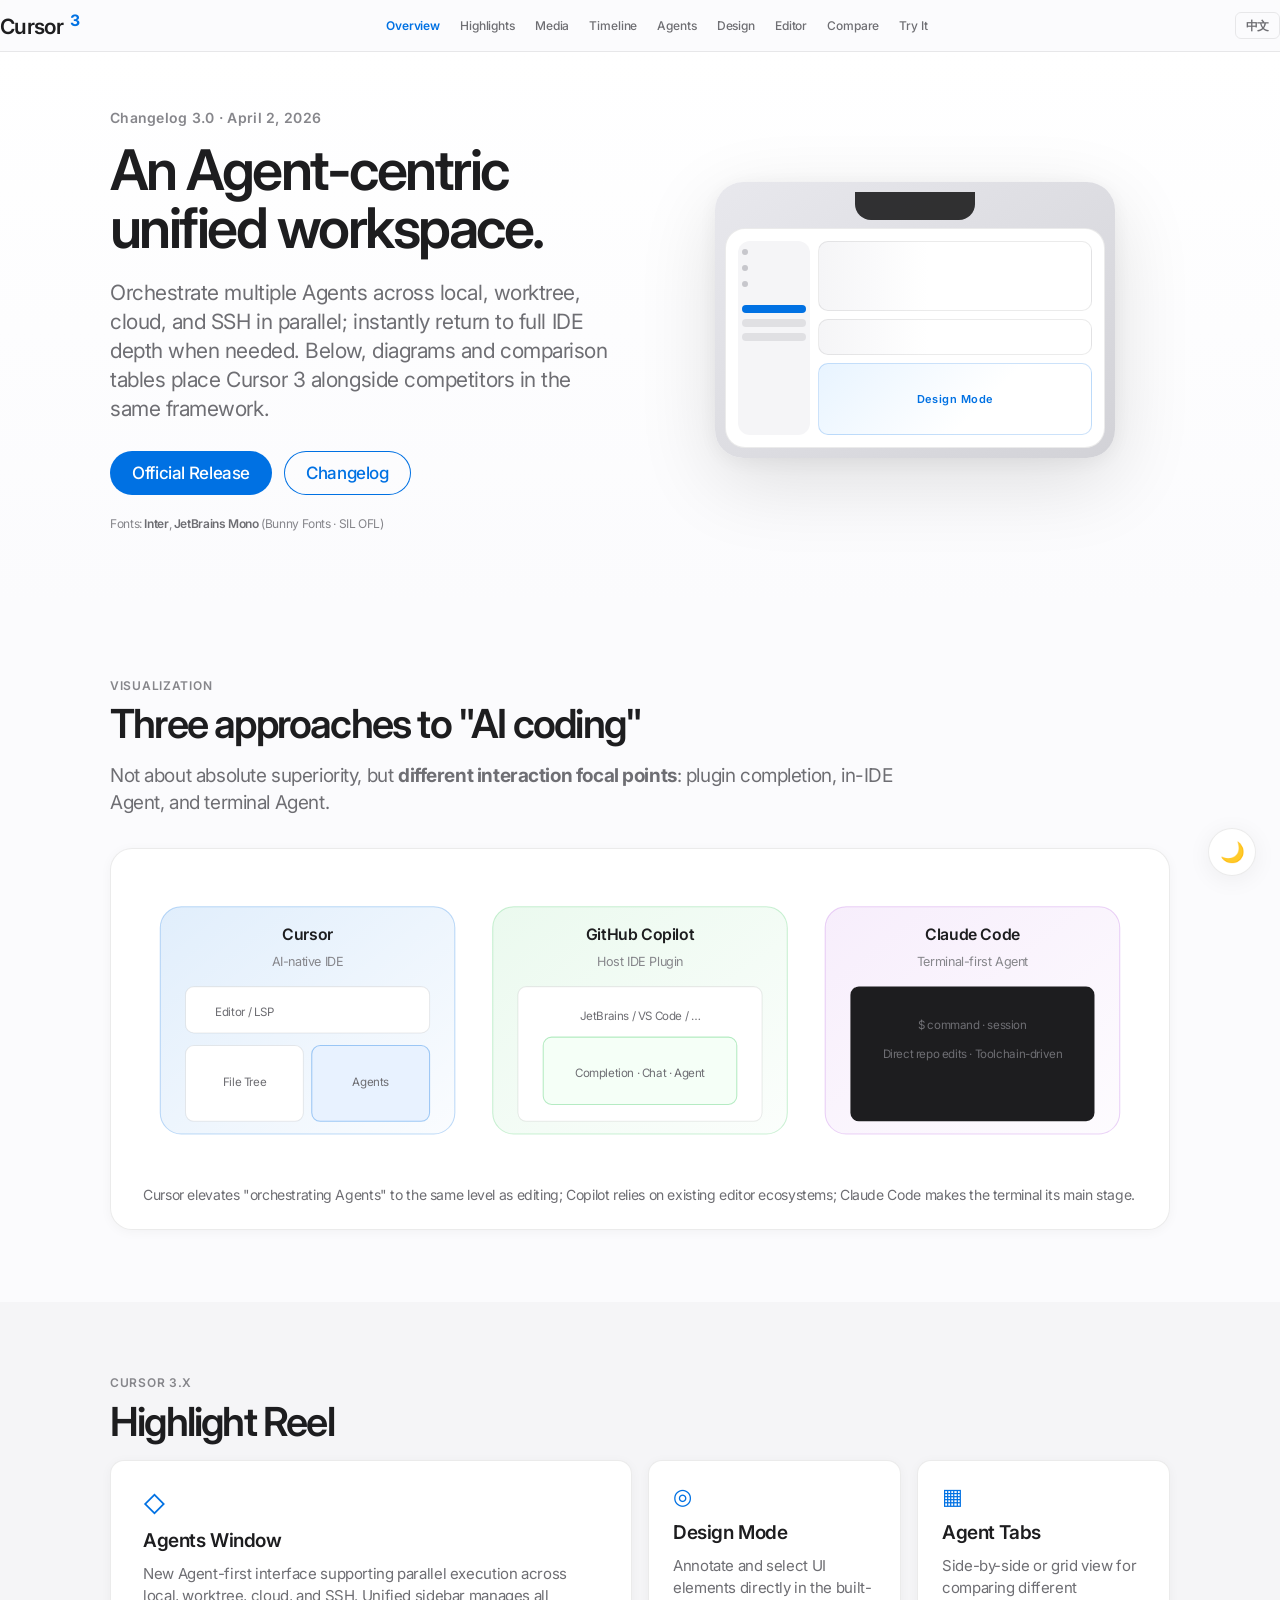
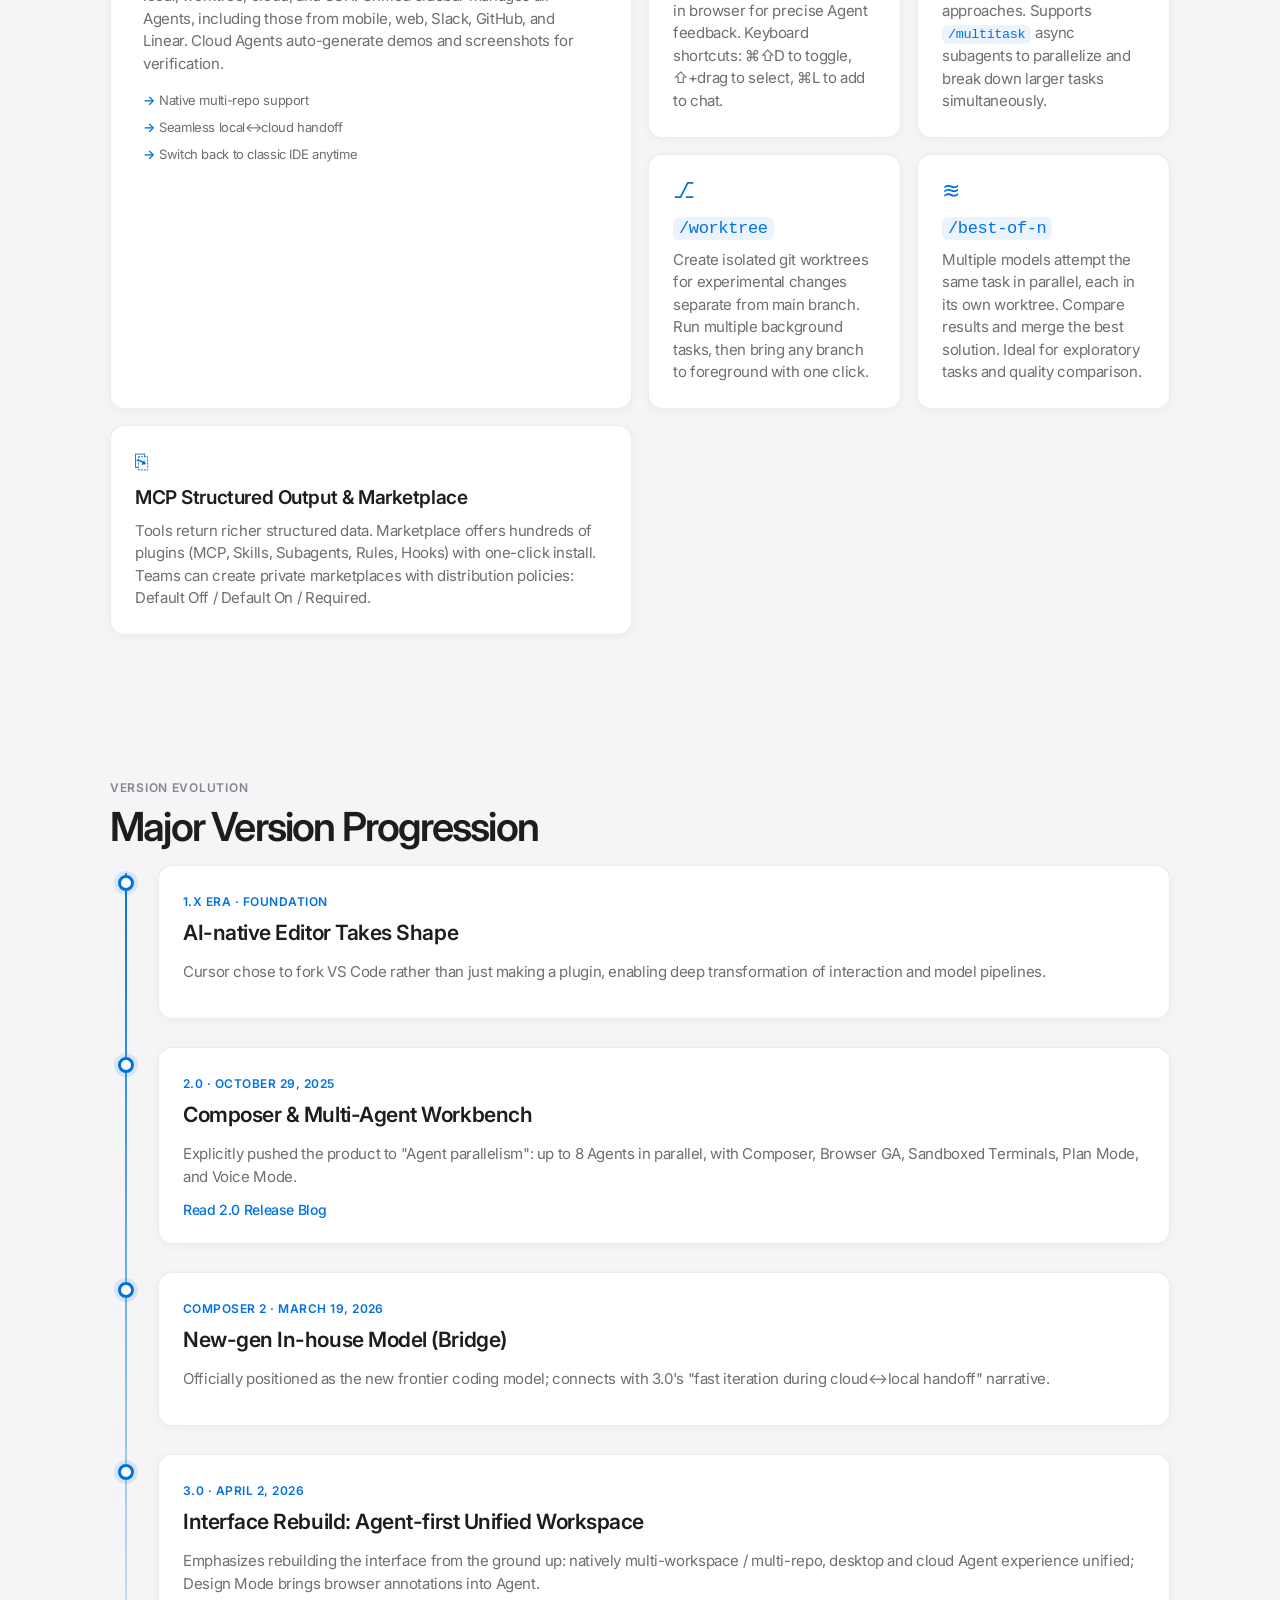
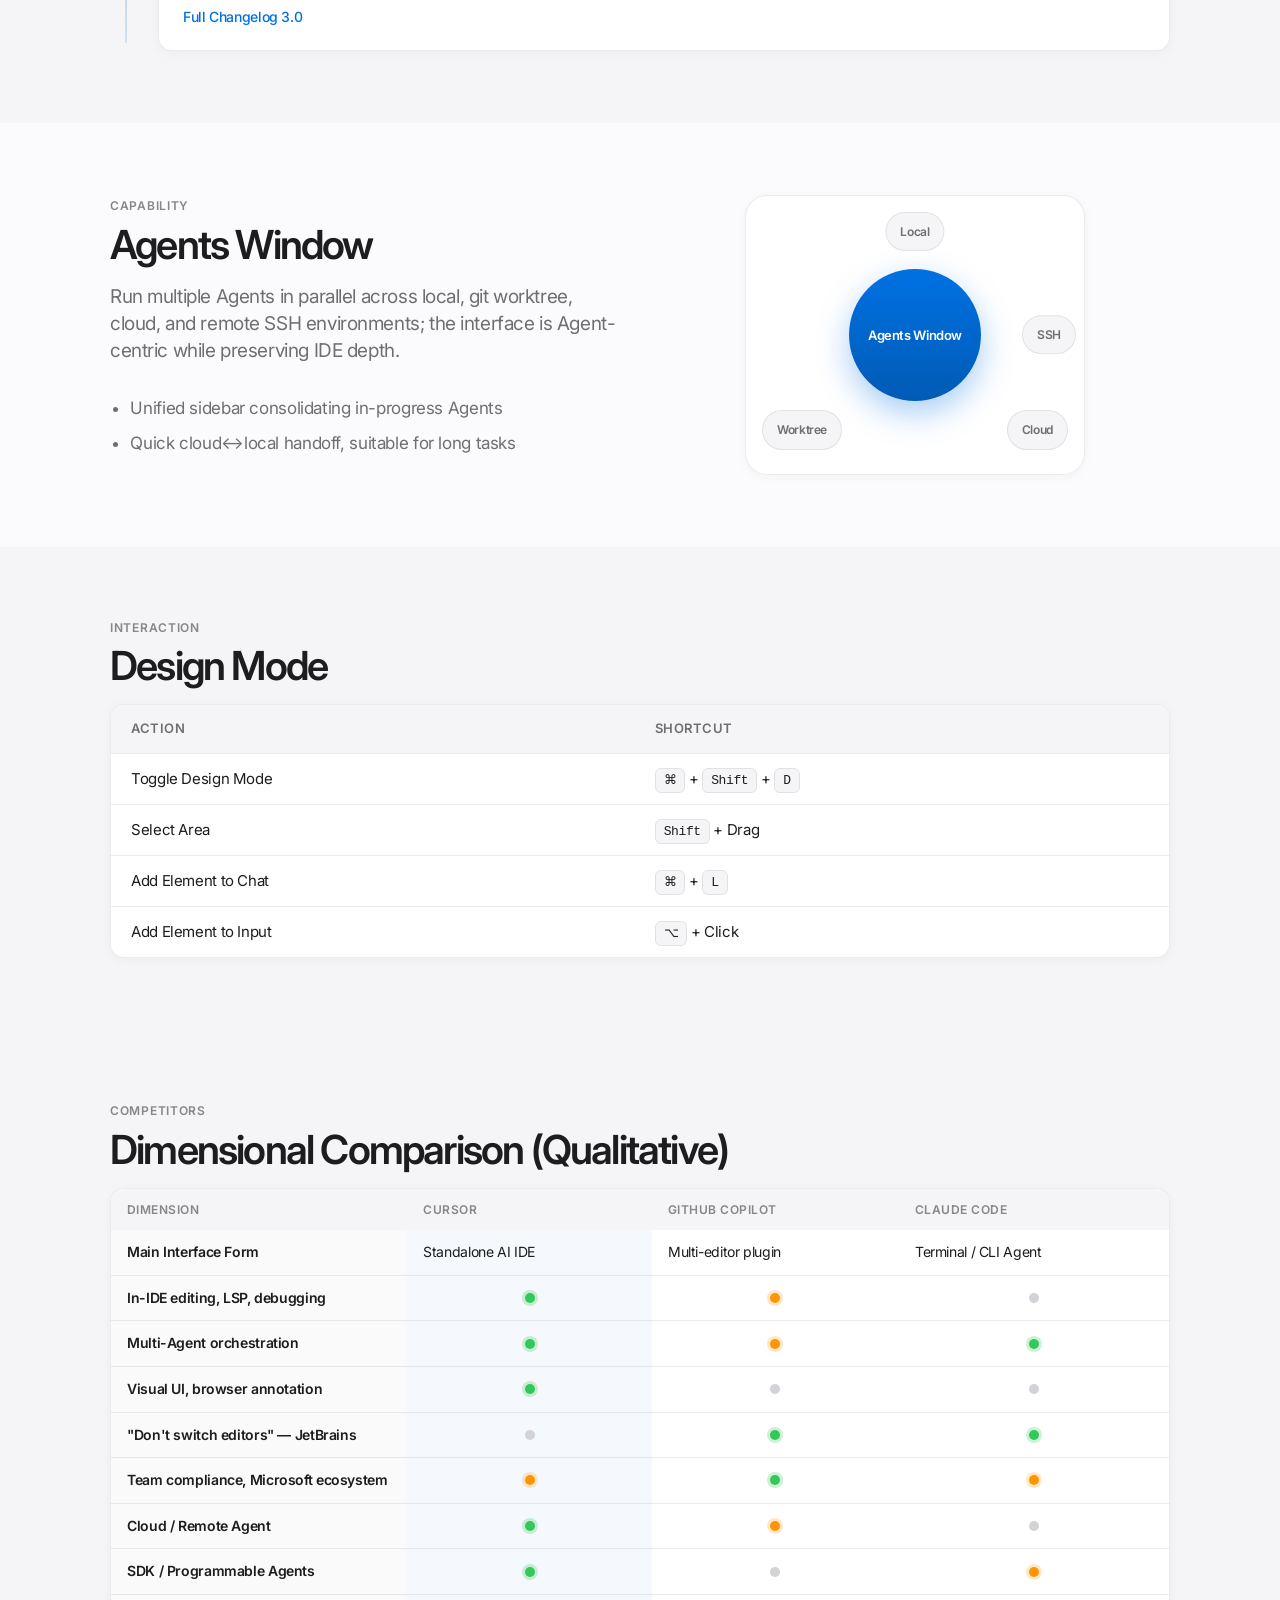
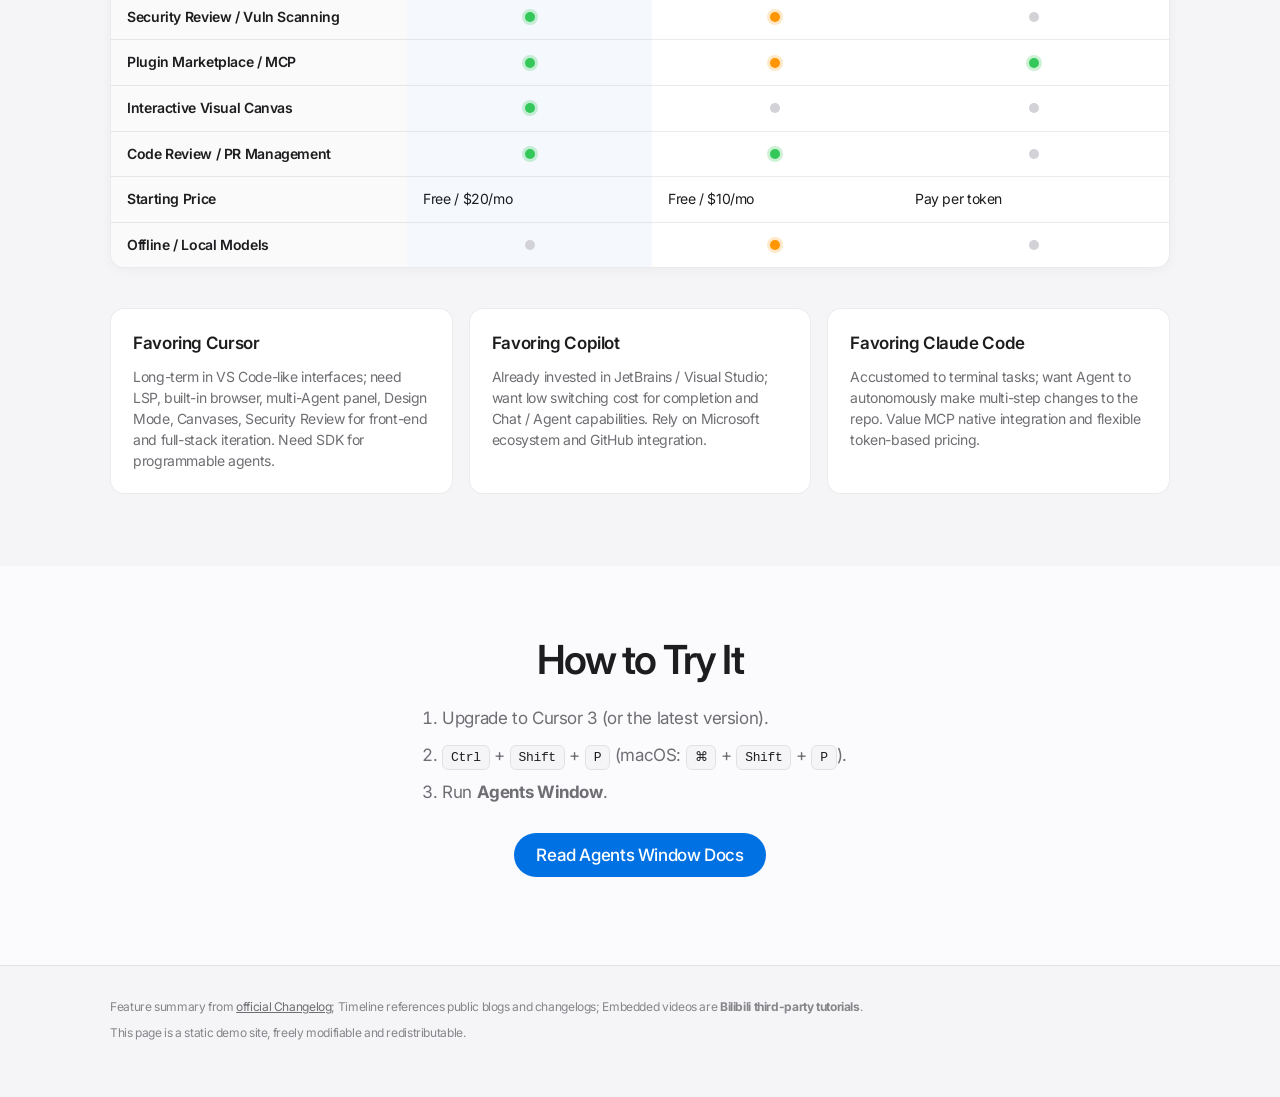
==== en/index.html @ 87404615 "Deploy cursor3 static site" ====
<!DOCTYPE html>
<html lang="en">
  <head>
    <meta charset="UTF-8" />
    <meta name="viewport" content="width=device-width, initial-scale=1" />
    <meta name="description" content="Cursor 3.0 intro: embedded videos, official docs, 1.x→2.0→3.0 evolution, Agents Window, Design Mode, and competitor comparison." />
    <meta name="theme-color" content="#fbfbfd" media="(prefers-color-scheme: light)" />
    <meta name="theme-color" content="#1d1d1f" media="(prefers-color-scheme: dark)" />
    <meta property="og:type" content="website" />
    <meta property="og:title" content="Cursor 3.0 · Visual Introduction" />
    <meta property="og:locale" content="en_US" />
    <link rel="manifest" href="../manifest.json" />
    <link rel="preconnect" href="https://fonts.bunny.net" crossorigin />
    <link href="https://fonts.bunny.net/css?family=inter:400,500,600,700|jetbrains-mono:400,500,600&display=swap" rel="stylesheet" />
    <link rel="stylesheet" href="../assets/css/style.css" />
    <title>Cursor 3.0 · Visual Introduction</title>
  </head>
  <body>
    <a class="skip-link" href="#main">Skip to content</a>

    <header class="site-header">
      <div class="container header-inner">
        <a class="logo" href="../">Cursor <span class="logo-ver">3</span></a>
        <nav class="nav" aria-label="Page navigation">
          <a href="#visual">Overview</a>
          <a href="#highlights">Highlights</a>
          <a href="#media">Media</a>
          <a href="#timeline">Timeline</a>
          <a href="#agents-window">Agents</a>
          <a href="#design-mode">Design</a>
          <a href="#editor">Editor</a>
          <a href="#compare">Compare</a>
          <a href="#start">Try It</a>
        </nav>
        <div class="lang-switch">
          <a href="../" hreflang="zh" aria-label="切换到中文">中文</a>
        </div>
      </div>
    </header>

    <main id="main">
      <!-- Hero -->
      <section class="hero">
        <div class="container hero-grid">
          <div class="hero-copy">
            <p class="eyebrow">Changelog 3.0 · April 2, 2026</p>
            <h1>An Agent-centric<br />unified workspace.</h1>
            <p class="lead">Orchestrate multiple Agents across local, worktree, cloud, and SSH in parallel; instantly return to full IDE depth when needed. Below, diagrams and comparison tables place Cursor 3 alongside competitors in the same framework.</p>
            <div class="hero-actions">
              <a class="btn btn-primary" href="https://cursor.com/blog/cursor-3" target="_blank" rel="noopener noreferrer">Official Release</a>
              <a class="btn btn-secondary" href="https://cursor.com/changelog/3-0" target="_blank" rel="noopener noreferrer">Changelog</a>
            </div>
            <p class="font-note">Fonts: <strong>Inter</strong>, <strong>JetBrains Mono</strong> (Bunny Fonts · SIL OFL)</p>
          </div>
          <div class="hero-visual" aria-hidden="true">
            <div class="device-frame">
              <div class="device-notch"></div>
              <div class="device-screen">
                <div class="mock-sidebar">
                  <span class="mock-dot"></span><span class="mock-dot"></span><span class="mock-dot"></span>
                  <div class="mock-rows">
                    <div class="mock-row active"></div>
                    <div class="mock-row"></div>
                    <div class="mock-row"></div>
                  </div>
                </div>
                <div class="mock-main">
                  <div class="mock-chat"></div>
                  <div class="mock-chat short"></div>
                  <div class="mock-browser"><span>Design Mode</span></div>
                </div>
              </div>
            </div>
          </div>
        </div>
      </section>

      <!-- Visual -->
      <section id="visual" class="section">
        <div class="container">
          <p class="section-label">Visualization</p>
          <h2 class="section-title">Three approaches to "AI coding"</h2>
          <p class="section-desc">Not about absolute superiority, but <strong>different interaction focal points</strong>: plugin completion, in-IDE Agent, and terminal Agent.</p>
          <figure class="diagram-card animate-on-scroll">
            <svg class="diagram-svg" viewBox="0 0 960 280" role="img" aria-labelledby="diagram-title-en diagram-desc-en">
              <title id="diagram-title-en">Cursor, GitHub Copilot, Claude Code product form comparison</title>
              <desc id="diagram-desc-en">Three columns representing AI-native IDE, multi-editor plugin, and terminal Agent typical structures.</desc>
              <defs>
                <linearGradient id="g1" x1="0" y1="0" x2="1" y2="1" class="svg-grad-blue"><stop offset="0%" stop-color="#0071e3" stop-opacity="0.12"/><stop offset="100%" stop-color="#0071e3" stop-opacity="0.02"/></linearGradient>
                <linearGradient id="g2" x1="0" y1="0" x2="1" y2="1" class="svg-grad-green"><stop offset="0%" stop-color="#34c759" stop-opacity="0.1"/><stop offset="100%" stop-color="#34c759" stop-opacity="0.02"/></linearGradient>
                <linearGradient id="g3" x1="0" y1="0" x2="1" y2="1" class="svg-grad-purple"><stop offset="0%" stop-color="#af52de" stop-opacity="0.1"/><stop offset="100%" stop-color="#af52de" stop-opacity="0.02"/></linearGradient>
              </defs>
              <rect x="24" y="32" width="280" height="216" rx="20" fill="url(#g1)" class="svg-card-blue"/>
              <text x="164" y="64" text-anchor="middle" class="svg-label">Cursor</text>
              <text x="164" y="88" text-anchor="middle" class="svg-caption">AI-native IDE</text>
              <rect x="48" y="108" width="232" height="44" rx="8" class="svg-rect-light"/>
              <rect x="48" y="164" width="112" height="72" rx="8" class="svg-rect-light"/>
              <rect x="168" y="164" width="112" height="72" rx="8" class="svg-rect-accent"/>
              <text x="104" y="136" text-anchor="middle" class="svg-mini">Editor / LSP</text>
              <text x="104" y="202" text-anchor="middle" class="svg-mini">File Tree</text>
              <text x="224" y="202" text-anchor="middle" class="svg-mini">Agents</text>
              <rect x="340" y="32" width="280" height="216" rx="20" fill="url(#g2)" class="svg-card-green"/>
              <text x="480" y="64" text-anchor="middle" class="svg-label">GitHub Copilot</text>
              <text x="480" y="88" text-anchor="middle" class="svg-caption">Host IDE Plugin</text>
              <rect x="364" y="108" width="232" height="128" rx="8" class="svg-rect-light"/>
              <text x="480" y="140" text-anchor="middle" class="svg-mini">JetBrains / VS Code / …</text>
              <rect x="388" y="156" width="184" height="64" rx="8" class="svg-rect-green"/>
              <text x="480" y="194" text-anchor="middle" class="svg-mini">Completion · Chat · Agent</text>
              <rect x="656" y="32" width="280" height="216" rx="20" fill="url(#g3)" class="svg-card-purple"/>
              <text x="796" y="64" text-anchor="middle" class="svg-label">Claude Code</text>
              <text x="796" y="88" text-anchor="middle" class="svg-caption">Terminal-first Agent</text>
              <rect x="680" y="108" width="232" height="128" rx="8" fill="#1d1d1f"/>
              <text x="796" y="148" text-anchor="middle" fill="#f5f5f7" class="svg-mini">$ command · session</text>
              <text x="796" y="176" text-anchor="middle" fill="#a1a1a6" class="svg-mini">Direct repo edits · Toolchain-driven</text>
            </svg>
            <figcaption class="diagram-caption">Cursor elevates "orchestrating Agents" to the same level as editing; Copilot relies on existing editor ecosystems; Claude Code makes the terminal its main stage.</figcaption>
          </figure>
        </div>
      </section>

      <!-- Highlights -->
      <section id="highlights" class="section section-tint">
        <div class="container">
          <p class="section-label">Cursor 3.x</p>
          <h2 class="section-title">Highlight Reel</h2>
          <div class="bento">
            <article class="bento-card bento-large animate-on-scroll">
              <div class="bento-icon" aria-hidden="true">◇</div>
              <h3>Agents Window</h3>
              <p>New Agent-first interface supporting parallel execution across local, worktree, cloud, and SSH. Unified sidebar manages all Agents, including those from mobile, web, Slack, GitHub, and Linear. Cloud Agents auto-generate demos and screenshots for verification.</p>
              <ul class="bento-list">
                <li>Native multi-repo support</li>
                <li>Seamless local↔cloud handoff</li>
                <li>Switch back to classic IDE anytime</li>
              </ul>
            </article>
            <article class="bento-card animate-on-scroll">
              <div class="bento-icon" aria-hidden="true">◎</div>
              <h3>Design Mode</h3>
              <p>Annotate and select UI elements directly in the built-in browser for precise Agent feedback. Keyboard shortcuts: ⌘⇧D to toggle, ⇧+drag to select, ⌘L to add to chat.</p>
            </article>
            <article class="bento-card animate-on-scroll">
              <div class="bento-icon" aria-hidden="true">▦</div>
              <h3>Agent Tabs</h3>
              <p>Side-by-side or grid view for comparing different approaches. Supports <code>/multitask</code> async subagents to parallelize and break down larger tasks simultaneously.</p>
            </article>
            <article class="bento-card animate-on-scroll">
              <div class="bento-icon" aria-hidden="true">⎇</div>
              <h3><code>/worktree</code></h3>
              <p>Create isolated git worktrees for experimental changes separate from main branch. Run multiple background tasks, then bring any branch to foreground with one click.</p>
            </article>
            <article class="bento-card animate-on-scroll">
              <div class="bento-icon" aria-hidden="true">≋</div>
              <h3><code>/best-of-n</code></h3>
              <p>Multiple models attempt the same task in parallel, each in its own worktree. Compare results and merge the best solution. Ideal for exploratory tasks and quality comparison.</p>
            </article>
            <article class="bento-card bento-wide animate-on-scroll">
              <div class="bento-icon" aria-hidden="true">⎘</div>
              <h3>MCP Structured Output & Marketplace</h3>
              <p>Tools return richer structured data. Marketplace offers hundreds of plugins (MCP, Skills, Subagents, Rules, Hooks) with one-click install. Teams can create private marketplaces with distribution policies: Default Off / Default On / Required.</p>
            </article>
          </div>
        </div>
      </section>

      <!-- Timeline -->
      <section id="timeline" class="section section-tint">
        <div class="container">
          <p class="section-label">Version Evolution</p>
          <h2 class="section-title">Major Version Progression</h2>
          <ol class="timeline" role="list">
            <li class="timeline-item"><div class="timeline-marker" aria-hidden="true"></div><div class="timeline-card"><span class="timeline-era">1.x Era · Foundation</span><h3 class="timeline-title">AI-native Editor Takes Shape</h3><p class="timeline-body">Cursor chose to fork VS Code rather than just making a plugin, enabling deep transformation of interaction and model pipelines.</p></div></li>
            <li class="timeline-item"><div class="timeline-marker" aria-hidden="true"></div><div class="timeline-card"><span class="timeline-era">2.0 · October 29, 2025</span><h3 class="timeline-title">Composer & Multi-Agent Workbench</h3><p class="timeline-body">Explicitly pushed the product to "Agent parallelism": up to 8 Agents in parallel, with Composer, Browser GA, Sandboxed Terminals, Plan Mode, and Voice Mode.</p><p class="timeline-more"><a href="https://cursor.com/blog/2-0" target="_blank" rel="noopener noreferrer">Read 2.0 Release Blog</a></p></div></li>
            <li class="timeline-item"><div class="timeline-marker" aria-hidden="true"></div><div class="timeline-card"><span class="timeline-era">Composer 2 · March 19, 2026</span><h3 class="timeline-title">New-gen In-house Model (Bridge)</h3><p class="timeline-body">Officially positioned as the new frontier coding model; connects with 3.0's "fast iteration during cloud↔local handoff" narrative.</p></div></li>
            <li class="timeline-item"><div class="timeline-marker" aria-hidden="true"></div><div class="timeline-card"><span class="timeline-era">3.0 · April 2, 2026</span><h3 class="timeline-title">Interface Rebuild: Agent-first Unified Workspace</h3><p class="timeline-body">Emphasizes rebuilding the interface from the ground up: natively multi-workspace / multi-repo, desktop and cloud Agent experience unified; Design Mode brings browser annotations into Agent.</p><p class="timeline-more"><a href="https://cursor.com/changelog/3-0" target="_blank" rel="noopener noreferrer">Full Changelog 3.0</a></p></div></li>
          </ol>
        </div>
      </section>

      <!-- Agents Window -->
      <section id="agents-window" class="section">
        <div class="container split">
          <div>
            <p class="section-label">Capability</p>
            <h2 class="section-title">Agents Window</h2>
            <p class="section-desc">Run multiple Agents in parallel across local, git worktree, cloud, and remote SSH environments; the interface is Agent-centric while preserving IDE depth.</p>
            <ul class="checklist"><li>Unified sidebar consolidating in-progress Agents</li><li>Quick cloud↔local handoff, suitable for long tasks</li></ul>
          </div>
          <div class="panel-visual animate-on-scroll" aria-hidden="true">
            <div class="flow-chart">
              <div class="flow-node">Local</div>
              <div class="flow-node">Worktree</div>
              <div class="flow-node">Cloud</div>
              <div class="flow-node">SSH</div>
              <div class="flow-hub">Agents Window</div>
            </div>
          </div>
        </div>
      </section>

      <!-- Design Mode -->
      <section id="design-mode" class="section section-tint">
        <div class="container">
          <p class="section-label">Interaction</p>
          <h2 class="section-title">Design Mode</h2>
          <div class="kbd-table-wrap animate-on-scroll">
            <table class="kbd-table">
              <thead><tr><th scope="col">Action</th><th scope="col">Shortcut</th></tr></thead>
              <tbody>
                <tr><td>Toggle Design Mode</td><td><kbd>⌘</kbd> + <kbd>Shift</kbd> + <kbd>D</kbd></td></tr>
                <tr><td>Select Area</td><td><kbd>Shift</kbd> + Drag</td></tr>
                <tr><td>Add Element to Chat</td><td><kbd>⌘</kbd> + <kbd>L</kbd></td></tr>
                <tr><td>Add Element to Input</td><td><kbd>⌥</kbd> + Click</td></tr>
              </tbody>
            </table>
          </div>
        </div>
      </section>

      <!-- Compare -->
      <section id="compare" class="section section-tint">
        <div class="container">
          <p class="section-label">Competitors</p>
          <h2 class="section-title">Dimensional Comparison (Qualitative)</h2>
          <div class="compare-wrap animate-on-scroll">
            <table class="compare-table">
              <thead><tr><th scope="col">Dimension</th><th scope="col">Cursor</th><th scope="col">GitHub Copilot</th><th scope="col">Claude Code</th></tr></thead>
              <tbody>
                <tr><th scope="row">Main Interface Form</th><td>Standalone AI IDE</td><td>Multi-editor plugin</td><td>Terminal / CLI Agent</td></tr>
                <tr><th scope="row">In-IDE editing, LSP, debugging</th><td><span class="dot strong"></span></td><td><span class="dot mid"></span></td><td><span class="dot weak"></span></td></tr>
                <tr><th scope="row">Multi-Agent orchestration</th><td><span class="dot strong"></span></td><td><span class="dot mid"></span></td><td><span class="dot strong"></span></td></tr>
                <tr><th scope="row">Visual UI, browser annotation</th><td><span class="dot strong"></span></td><td><span class="dot weak"></span></td><td><span class="dot weak"></span></td></tr>
                <tr><th scope="row">"Don't switch editors" — JetBrains</th><td><span class="dot weak"></span></td><td><span class="dot strong"></span></td><td><span class="dot strong"></span></td></tr>
                <tr><th scope="row">Team compliance, Microsoft ecosystem</th><td><span class="dot mid"></span></td><td><span class="dot strong"></span></td><td><span class="dot mid"></span></td></tr>
                <tr><th scope="row">Cloud / Remote Agent</th><td><span class="dot strong"></span></td><td><span class="dot mid"></span></td><td><span class="dot weak"></span></td></tr>
                <tr><th scope="row">SDK / Programmable Agents</th><td><span class="dot strong" title="Strong: TypeScript SDK"></span></td><td><span class="dot weak"></span></td><td><span class="dot mid" title="Medium: CLI integration"></span></td></tr>
                <tr><th scope="row">Security Review / Vuln Scanning</th><td><span class="dot strong" title="Strong: Security Review"></span></td><td><span class="dot mid" title="Medium: Dependabot"></span></td><td><span class="dot weak"></span></td></tr>
                <tr><th scope="row">Plugin Marketplace / MCP</th><td><span class="dot strong" title="Strong: Marketplace"></span></td><td><span class="dot mid" title="Medium: Extensions"></span></td><td><span class="dot strong" title="Strong: MCP native"></span></td></tr>
                <tr><th scope="row">Interactive Visual Canvas</th><td><span class="dot strong" title="Strong: Canvases"></span></td><td><span class="dot weak"></span></td><td><span class="dot weak"></span></td></tr>
                <tr><th scope="row">Code Review / PR Management</th><td><span class="dot strong" title="Strong: Bugbot"></span></td><td><span class="dot strong" title="Strong: Copilot Review"></span></td><td><span class="dot weak"></span></td></tr>
                <tr><th scope="row">Starting Price</th><td>Free / $20/mo</td><td>Free / $10/mo</td><td>Pay per token</td></tr>
                <tr><th scope="row">Offline / Local Models</th><td><span class="dot weak"></span></td><td><span class="dot mid" title="Medium: Local models optional"></span></td><td><span class="dot weak"></span></td></tr>
              </tbody>
            </table>
          </div>
          <div class="insight-cards">
            <article class="insight-card animate-on-scroll"><h3>Favoring Cursor</h3><p>Long-term in VS Code-like interfaces; need LSP, built-in browser, multi-Agent panel, Design Mode, Canvases, Security Review for front-end and full-stack iteration. Need SDK for programmable agents.</p></article>
            <article class="insight-card animate-on-scroll"><h3>Favoring Copilot</h3><p>Already invested in JetBrains / Visual Studio; want low switching cost for completion and Chat / Agent capabilities. Rely on Microsoft ecosystem and GitHub integration.</p></article>
            <article class="insight-card animate-on-scroll"><h3>Favoring Claude Code</h3><p>Accustomed to terminal tasks; want Agent to autonomously make multi-step changes to the repo. Value MCP native integration and flexible token-based pricing.</p></article>
          </div>
        </div>
      </section>

      <!-- CTA -->
      <section id="start" class="section section-cta">
        <div class="container narrow-block">
          <h2 class="section-title">How to Try It</h2>
          <ol class="steps">
            <li>Upgrade to Cursor 3 (or the latest version).</li>
            <li><kbd>Ctrl</kbd> + <kbd>Shift</kbd> + <kbd>P</kbd> (macOS: <kbd>⌘</kbd> + <kbd>Shift</kbd> + <kbd>P</kbd>).</li>
            <li>Run <strong>Agents Window</strong>.</li>
          </ol>
          <a class="btn btn-primary" href="https://cursor.com/docs/agent/agents-window" target="_blank" rel="noopener noreferrer">Read Agents Window Docs</a>
        </div>
      </section>
    </main>

    <footer class="site-footer">
      <div class="container footer-inner">
        <p>Feature summary from <a href="https://cursor.com/changelog/3-0" target="_blank" rel="noopener noreferrer">official Changelog</a>; Timeline references public blogs and changelogs; Embedded videos are <strong>Bilibili third-party tutorials</strong>.</p>
        <p class="muted">This page is a static demo site, freely modifiable and redistributable.</p>
      </div>
    </footer>

    <button class="theme-toggle" id="themeToggle" aria-label="Toggle dark mode" title="Toggle dark mode">🌙</button>
    <button class="back-to-top" id="backToTop" aria-label="Back to top" title="Back to top">↑</button>
    <script src="../assets/js/main.js"></script>
  </body>
</html>
---- assets/css/style.css ----
/* Cursor 3 intro — Apple-like light UI, Inter + JetBrains Mono (OFL via Bunny Fonts) */
:root {
  --bg: #fbfbfd;
  --bg-tint: #f5f5f7;
  --surface: #ffffff;
  --text: #1d1d1f;
  --text-secondary: #6e6e73;
  --text-tertiary: #86868b;
  --separator: rgba(0, 0, 0, 0.08);
  --blue: #0071e3;
  --blue-hover: #0077ed;
  --radius-lg: 22px;
  --radius-md: 14px;
  --radius-sm: 10px;
  --shadow-soft: 0 4px 24px rgba(0, 0, 0, 0.06);
  --shadow-card: 0 2px 12px rgba(0, 0, 0, 0.04);
  --font-sans: "Inter", system-ui, -apple-system, "Segoe UI", sans-serif;
  --font-mono: "JetBrains Mono", ui-monospace, monospace;
  --max: 1060px;
  --header-h: 52px;
  --transition-theme: 0.3s ease;
}

/* Dark mode variables */
[data-theme="dark"] {
  --bg: #1d1d1f;
  --bg-tint: #2c2c2e;
  --surface: #2c2c2e;
  --text: #f5f5f7;
  --text-secondary: #a1a1a6;
  --text-tertiary: #86868b;
  --separator: rgba(255, 255, 255, 0.1);
  --blue: #0a84ff;
  --blue-hover: #409cff;
  --shadow-soft: 0 4px 24px rgba(0, 0, 0, 0.3);
  --shadow-card: 0 2px 12px rgba(0, 0, 0, 0.2);
}

*,
*::before,
*::after {
  box-sizing: border-box;
}

html {
  scroll-behavior: smooth;
}

body {
  transition: background var(--transition-theme), color var(--transition-theme);
}

body {
  margin: 0;
  font-family: var(--font-sans);
  font-size: 17px;
  line-height: 1.47059;
  letter-spacing: -0.022em;
  background: var(--bg);
  color: var(--text);
  -webkit-font-smoothing: antialiased;
}

.skip-link {
  position: absolute;
  left: -9999px;
  z-index: 200;
  padding: 0.5rem 1rem;
  background: var(--blue);
  color: #fff;
  font-weight: 600;
  border-radius: 8px;
}

.skip-link:focus {
  left: 1rem;
  top: 1rem;
}

.container {
  width: min(100% - 48px, var(--max));
  margin-inline: auto;
}

@media (max-width: 734px) {
  .container {
    width: min(100% - 32px, var(--max));
  }
}

.site-header {
  position: sticky;
  top: 0;
  z-index: 100;
  height: var(--header-h);
  display: flex;
  align-items: center;
  background: rgba(251, 251, 253, 0.72);
  backdrop-filter: saturate(180%) blur(20px);
  -webkit-backdrop-filter: saturate(180%) blur(20px);
  border-bottom: 1px solid var(--separator);
  transition: background var(--transition-theme);
}

[data-theme="dark"] .site-header {
  background: rgba(29, 29, 31, 0.72);
}

.header-inner {
  display: flex;
  flex-wrap: wrap;
  align-items: center;
  justify-content: space-between;
  gap: 12px 20px;
  width: 100%;
}

.logo {
  font-weight: 600;
  font-size: 21px;
  letter-spacing: -0.03em;
  color: var(--text);
  text-decoration: none;
}

.logo-ver {
  display: inline-block;
  margin-left: 2px;
  font-size: 0.75em;
  font-weight: 700;
  color: var(--blue);
  vertical-align: super;
}

.nav {
  display: flex;
  flex-wrap: wrap;
  gap: 8px 20px;
}

.nav a {
  font-size: 12px;
  font-weight: 500;
  letter-spacing: -0.01em;
  color: var(--text-secondary);
  text-decoration: none;
}

.nav a:hover,
.nav a.is-active {
  color: var(--blue);
}

.nav a.is-active {
  font-weight: 600;
}

/* Hero */
.hero {
  padding: 56px 0 72px;
  background: linear-gradient(180deg, var(--surface) 0%, var(--bg) 100%);
}

.hero-grid {
  display: grid;
  gap: 48px;
  align-items: center;
}

@media (min-width: 900px) {
  .hero-grid {
    grid-template-columns: 1fr 1fr;
    gap: 40px;
  }
}

.eyebrow {
  font-size: 14px;
  font-weight: 600;
  color: var(--text-tertiary);
  margin: 0 0 12px;
  letter-spacing: 0.02em;
}

.hero h1 {
  font-size: clamp(40px, 5vw, 56px);
  line-height: 1.05;
  font-weight: 600;
  letter-spacing: -0.045em;
  margin: 0 0 20px;
}

.lead {
  font-size: 21px;
  line-height: 1.381;
  font-weight: 400;
  color: var(--text-secondary);
  letter-spacing: -0.022em;
  margin: 0 0 28px;
  max-width: 36em;
}

.hero-actions {
  display: flex;
  flex-wrap: wrap;
  gap: 12px;
  margin-bottom: 20px;
}

.btn {
  display: inline-flex;
  align-items: center;
  justify-content: center;
  min-height: 44px;
  padding: 0 22px;
  border-radius: 980px;
  font-size: 17px;
  font-weight: 500;
  letter-spacing: -0.022em;
  text-decoration: none;
  border: none;
  cursor: pointer;
  transition: background 0.2s, opacity 0.2s;
}

.btn-primary {
  background: var(--blue);
  color: #fff;
}

.btn-primary:hover {
  background: var(--blue-hover);
}

.btn-secondary {
  background: transparent;
  color: var(--blue);
  box-shadow: inset 0 0 0 1px var(--blue);
}

.btn-secondary:hover {
  background: rgba(0, 113, 227, 0.06);
}

.font-note {
  font-size: 12px;
  color: var(--text-tertiary);
  margin: 0;
}

.font-note strong {
  font-weight: 600;
  color: var(--text-secondary);
}

/* Device mock */
.hero-visual {
  display: flex;
  justify-content: center;
}

.device-frame {
  width: 100%;
  max-width: 400px;
  background: linear-gradient(145deg, #e8e8ed 0%, #d2d2d7 100%);
  border-radius: 28px;
  padding: 10px;
  box-shadow: var(--shadow-soft), 0 24px 80px rgba(0, 0, 0, 0.12);
  transition: background var(--transition-theme);
}

[data-theme="dark"] .device-frame {
  background: linear-gradient(145deg, #3a3a3c 0%, #2c2c2e 100%);
}

.device-notch {
  width: 120px;
  height: 28px;
  margin: 0 auto 8px;
  background: #1d1d1f;
  border-radius: 0 0 16px 16px;
  opacity: 0.9;
}

.device-screen {
  display: grid;
  grid-template-columns: 72px 1fr;
  gap: 8px;
  min-height: 220px;
  background: var(--surface);
  border-radius: 20px;
  padding: 12px;
  border: 1px solid var(--separator);
}

.mock-sidebar {
  display: flex;
  flex-direction: column;
  gap: 10px;
  padding: 8px 4px;
  background: var(--bg-tint);
  border-radius: 12px;
}

.mock-dot {
  width: 6px;
  height: 6px;
  border-radius: 50%;
  background: #c7c7cc;
  display: inline-block;
  margin-right: 4px;
}

[data-theme="dark"] .mock-dot {
  background: #636366;
}

.mock-rows {
  display: flex;
  flex-direction: column;
  gap: 6px;
  margin-top: 8px;
}

.mock-row {
  height: 8px;
  border-radius: 4px;
  background: #d2d2d7;
  opacity: 0.6;
}

[data-theme="dark"] .mock-row {
  background: #48484a;
}

.mock-row.active {
  background: var(--blue);
  opacity: 1;
}

.mock-main {
  display: flex;
  flex-direction: column;
  gap: 8px;
}

.mock-chat {
  flex: 1;
  min-height: 48px;
  border-radius: 10px;
  background: linear-gradient(90deg, #f5f5f7 0%, #fff 40%);
  border: 1px solid var(--separator);
}

[data-theme="dark"] .mock-chat {
  background: linear-gradient(90deg, #3a3a3c 0%, #2c2c2e 40%);
}

.mock-chat.short {
  min-height: 36px;
  max-height: 36px;
}

.mock-browser {
  flex: 1;
  min-height: 72px;
  border-radius: 10px;
  background: linear-gradient(135deg, #e8f4ff 0%, #fff 60%);
  border: 1px solid rgba(0, 113, 227, 0.2);
  display: flex;
  align-items: center;
  justify-content: center;
  font-size: 11px;
  font-weight: 600;
  color: var(--blue);
  letter-spacing: 0.04em;
}

[data-theme="dark"] .mock-browser {
  background: linear-gradient(135deg, #1a2a3a 0%, #2c2c2e 60%);
  border-color: rgba(10, 132, 255, 0.3);
}

/* Sections */
.section {
  padding: 72px 0;
}

.section-tint {
  background: var(--bg-tint);
}

.section-label {
  font-size: 12px;
  font-weight: 600;
  text-transform: uppercase;
  letter-spacing: 0.06em;
  color: var(--text-tertiary);
  margin: 0 0 8px;
}

.section-title {
  font-size: clamp(32px, 4vw, 40px);
  line-height: 1.1;
  font-weight: 600;
  letter-spacing: -0.045em;
  margin: 0 0 16px;
}

.section-desc {
  font-size: 19px;
  line-height: 1.4211;
  color: var(--text-secondary);
  letter-spacing: -0.022em;
  max-width: 42em;
  margin: 0 0 32px;
}

.narrow-block {
  max-width: 42em;
}

/* Diagram */
.diagram-card {
  margin: 0;
  background: var(--surface);
  border-radius: var(--radius-lg);
  padding: 24px;
  box-shadow: var(--shadow-card);
  border: 1px solid var(--separator);
}

.diagram-svg {
  width: 100%;
  height: auto;
  display: block;
}

.svg-label {
  font-family: var(--font-sans);
  font-size: 15px;
  font-weight: 600;
  fill: var(--text);
}

.svg-caption {
  font-family: var(--font-sans);
  font-size: 12px;
  fill: var(--text-tertiary);
}

.svg-mini {
  font-family: var(--font-sans);
  font-size: 11px;
  fill: var(--text-secondary);
}

/* SVG rect styles */
.svg-rect-light {
  fill: var(--surface);
  stroke: var(--separator);
  stroke-width: 1;
}

.svg-rect-accent {
  fill: #e8f2ff;
  stroke: #0071e3;
  stroke-opacity: 0.35;
}

[data-theme="dark"] .svg-rect-accent {
  fill: #1a2a3a;
  stroke: #0a84ff;
}

.svg-rect-green {
  fill: #f5fff7;
  stroke: #34c759;
  stroke-opacity: 0.35;
}

[data-theme="dark"] .svg-rect-green {
  fill: #1a2a1a;
  stroke: #30d158;
}

/* SVG gradient dark mode overrides */
[data-theme="dark"] .svg-grad-blue stop:first-child {
  stop-color: #0a84ff;
  stop-opacity: 0.2;
}

[data-theme="dark"] .svg-grad-green stop:first-child {
  stop-color: #30d158;
  stop-opacity: 0.18;
}

[data-theme="dark"] .svg-grad-purple stop:first-child {
  stop-color: #bf5af2;
  stop-opacity: 0.18;
}

/* SVG card border styles */
.svg-card-blue {
  stroke: #0071e3;
  stroke-opacity: 0.25;
}

.svg-card-green {
  stroke: #34c759;
  stroke-opacity: 0.25;
}

.svg-card-purple {
  stroke: #af52de;
  stroke-opacity: 0.25;
}

[data-theme="dark"] .svg-card-blue {
  stroke: #0a84ff;
  stroke-opacity: 0.4;
}

[data-theme="dark"] .svg-card-green {
  stroke: #30d158;
  stroke-opacity: 0.4;
}

[data-theme="dark"] .svg-card-purple {
  stroke: #bf5af2;
  stroke-opacity: 0.4;
}

.diagram-caption {
  font-size: 14px;
  color: var(--text-secondary);
  margin: 16px 8px 0;
  line-height: 1.5;
}

/* Bento */
.bento {
  display: grid;
  gap: 16px;
  grid-template-columns: 1fr;
}

@media (min-width: 734px) {
  .bento {
    grid-template-columns: repeat(2, 1fr);
  }
}

@media (min-width: 900px) {
  .bento {
    grid-template-columns: repeat(4, 1fr);
    grid-auto-rows: minmax(140px, auto);
  }

  .bento-large {
    grid-column: span 2;
    grid-row: span 2;
  }

  .bento-wide {
    grid-column: span 2;
  }
}

.bento-card {
  background: var(--surface);
  border-radius: var(--radius-md);
  padding: 24px;
  border: 1px solid var(--separator);
  box-shadow: var(--shadow-card);
  transition: transform 0.25s ease, box-shadow 0.25s ease;
  overflow: hidden;
}

.bento-card:hover {
  transform: translateY(-2px);
  box-shadow: 0 8px 28px rgba(0, 0, 0, 0.08);
}

.bento-large {
  padding: 32px;
}

.bento-icon {
  font-size: 22px;
  color: var(--blue);
  margin-bottom: 12px;
  line-height: 1;
}

.bento-card h3 {
  font-size: 19px;
  font-weight: 600;
  letter-spacing: -0.022em;
  margin: 0 0 8px;
}

.bento-card p {
  margin: 0;
  font-size: 15px;
  line-height: 1.5;
  color: var(--text-secondary);
}

.bento-list {
  list-style: none;
  padding: 0;
  margin: 12px 0 0;
}

.bento-list li {
  font-size: 13px;
  color: var(--text-secondary);
  padding: 4px 0;
  padding-left: 16px;
  position: relative;
}

.bento-list li::before {
  content: "→";
  position: absolute;
  left: 0;
  color: var(--blue);
  font-weight: 600;
}

/* Split + flow */
.split {
  display: grid;
  gap: 40px;
  align-items: start;
}

@media (min-width: 860px) {
  .split {
    grid-template-columns: 1fr 1fr;
    align-items: center;
  }
}

.checklist {
  margin: 0 0 16px;
  padding-left: 1.2em;
  color: var(--text-secondary);
  font-size: 17px;
}

.checklist li {
  margin-bottom: 10px;
}

.source-note {
  font-size: 14px;
}

.source-note a {
  color: var(--blue);
  text-decoration: none;
}

.source-note a:hover {
  text-decoration: underline;
}

.panel-visual {
  display: flex;
  justify-content: center;
}

.flow-chart {
  position: relative;
  width: 100%;
  max-width: 340px;
  min-height: 280px;
  background: var(--surface);
  border-radius: var(--radius-lg);
  border: 1px solid var(--separator);
  box-shadow: var(--shadow-card);
  padding: 24px;
}

.flow-hub {
  position: absolute;
  left: 50%;
  top: 50%;
  transform: translate(-50%, -50%);
  width: 132px;
  height: 132px;
  border-radius: 50%;
  background: linear-gradient(180deg, #0071e3 0%, #005bb5 100%);
  color: #fff;
  font-size: 13px;
  font-weight: 600;
  display: flex;
  align-items: center;
  justify-content: center;
  text-align: center;
  line-height: 1.25;
  padding: 12px;
  box-shadow: 0 12px 32px rgba(0, 113, 227, 0.35);
}

.flow-node {
  position: absolute;
  font-size: 12px;
  font-weight: 600;
  padding: 10px 14px;
  background: var(--bg-tint);
  border-radius: 980px;
  border: 1px solid var(--separator);
  color: var(--text-secondary);
}

.flow-node:nth-of-type(1) {
  top: 16px;
  left: 50%;
  transform: translateX(-50%);
}

.flow-node:nth-of-type(2) {
  bottom: 24px;
  left: 16px;
}

.flow-node:nth-of-type(3) {
  bottom: 24px;
  right: 16px;
}

.flow-node:nth-of-type(4) {
  top: 50%;
  right: 8px;
  transform: translateY(-50%);
}

/* Keyboard table */
.kbd-table-wrap {
  overflow-x: auto;
  border-radius: var(--radius-md);
  border: 1px solid var(--separator);
  background: var(--surface);
  box-shadow: var(--shadow-card);
}

.kbd-table {
  width: 100%;
  border-collapse: collapse;
  font-size: 15px;
}

.kbd-table th,
.kbd-table td {
  padding: 14px 20px;
  text-align: left;
  border-bottom: 1px solid var(--separator);
}

.kbd-table th {
  font-weight: 600;
  background: var(--bg-tint);
  color: var(--text-secondary);
  font-size: 13px;
  text-transform: uppercase;
  letter-spacing: 0.04em;
}

.kbd-table tr:last-child td {
  border-bottom: none;
}

kbd {
  font-family: var(--font-mono);
  font-size: 13px;
  font-weight: 500;
  padding: 4px 8px;
  border-radius: 6px;
  background: var(--bg-tint);
  border: 1px solid var(--separator);
  color: var(--text);
}

code {
  font-family: var(--font-mono);
  font-size: 0.9em;
  font-weight: 500;
  padding: 2px 6px;
  border-radius: 6px;
  background: rgba(0, 113, 227, 0.08);
  color: var(--blue);
}

/* Compare */
.legend-item {
  display: inline-flex;
  align-items: center;
  gap: 6px;
  margin-right: 16px;
  font-size: 15px;
  color: var(--text-secondary);
}

.dot {
  display: inline-block;
  width: 10px;
  height: 10px;
  border-radius: 50%;
}

.dot.strong {
  background: #34c759;
  box-shadow: 0 0 0 3px rgba(52, 199, 89, 0.25);
}

.dot.mid {
  background: #ff9500;
  box-shadow: 0 0 0 3px rgba(255, 149, 0, 0.22);
}

.dot.weak {
  background: #d2d2d7;
}

[data-theme="dark"] .dot.weak {
  background: #48484a;
}

.compare-wrap {
  overflow-x: auto;
  margin-bottom: 40px;
  border-radius: var(--radius-md);
  border: 1px solid var(--separator);
  background: var(--surface);
  box-shadow: var(--shadow-card);
}

.compare-table {
  width: 100%;
  min-width: 700px;
  border-collapse: separate;
  border-spacing: 0;
  font-size: 14px;
}

.compare-table th,
.compare-table td {
  padding: 12px 16px;
  text-align: left;
  border-bottom: 1px solid var(--separator);
  vertical-align: middle;
}

.compare-table thead th {
  font-size: 12px;
  font-weight: 600;
  text-transform: uppercase;
  letter-spacing: 0.04em;
  color: var(--text-tertiary);
  background: var(--bg-tint);
  position: sticky;
  top: 0;
  z-index: 1;
}

.compare-table thead th:first-child {
  border-top-left-radius: var(--radius-md);
}

.compare-table thead th:last-child {
  border-top-right-radius: var(--radius-md);
}

.compare-table tbody tr:last-child th,
.compare-table tbody tr:last-child td {
  border-bottom: none;
}

.compare-table tbody tr:last-child th:first-child {
  border-bottom-left-radius: var(--radius-md);
}

.compare-table tbody tr:last-child td:last-child {
  border-bottom-right-radius: var(--radius-md);
}

.compare-table tbody th[scope="row"] {
  font-weight: 600;
  color: var(--text);
  width: 28%;
  background: rgba(0, 0, 0, 0.02);
}

.compare-table td:nth-child(2) {
  background: rgba(0, 113, 227, 0.04);
}

.compare-table tr:last-child th,
.compare-table tr:last-child td {
  border-bottom: none;
}

.compare-table .dot {
  display: block;
  margin: 0 auto;
}

.insight-cards {
  display: grid;
  gap: 16px;
}

@media (min-width: 734px) {
  .insight-cards {
    grid-template-columns: repeat(3, 1fr);
  }
}

.insight-card {
  background: var(--surface);
  border-radius: var(--radius-md);
  padding: 22px;
  border: 1px solid var(--separator);
}

.insight-card h3 {
  font-size: 17px;
  font-weight: 600;
  margin: 0 0 10px;
  letter-spacing: -0.022em;
}

.insight-card p {
  margin: 0;
  font-size: 14px;
  line-height: 1.5;
  color: var(--text-secondary);
}

.compare-footnote {
  margin-top: 32px;
  font-size: 13px;
  line-height: 1.5;
  color: var(--text-tertiary);
}

.compare-footnote a {
  color: var(--blue);
  text-decoration: none;
}

.compare-footnote a:hover {
  text-decoration: underline;
}

/* CTA */
.section-cta {
  text-align: center;
  padding-bottom: 88px;
}

.section-cta .section-title {
  margin-bottom: 24px;
}

.steps {
  text-align: left;
  max-width: 28em;
  margin: 0 auto 28px;
  color: var(--text-secondary);
  font-size: 17px;
}

.steps li {
  margin-bottom: 12px;
}

/* Footer */
.site-footer {
  padding: 32px 0 48px;
  border-top: 1px solid var(--separator);
  background: var(--bg-tint);
}

.footer-inner p {
  margin: 0 0 8px;
  font-size: 12px;
  color: var(--text-tertiary);
  line-height: 1.5;
}

.footer-inner a {
  color: var(--text-secondary);
}

.footer-inner a:hover {
  color: var(--blue);
}

.muted {
  color: var(--text-tertiary);
}

/* Media: YouTube embeds + tiles */
.media-grid {
  display: grid;
  gap: 24px;
  margin-bottom: 40px;
}

@media (min-width: 900px) {
  .media-grid-featured {
    grid-template-columns: 1fr 1fr;
    align-items: start;
  }
}

.video-card {
  margin: 0;
  background: var(--surface);
  border-radius: var(--radius-lg);
  border: 1px solid var(--separator);
  box-shadow: var(--shadow-card);
  overflow: hidden;
}

.video-frame {
  position: relative;
  width: 100%;
  aspect-ratio: 16 / 9;
  background: #000;
}

.video-frame iframe {
  position: absolute;
  inset: 0;
  width: 100%;
  height: 100%;
  border: 0;
}

.video-caption {
  padding: 16px 20px 20px;
  font-size: 14px;
  line-height: 1.5;
  color: var(--text-secondary);
}

.video-caption strong {
  color: var(--text);
  display: block;
  margin-bottom: 6px;
  font-size: 15px;
}

.video-caption a {
  color: var(--blue);
  text-decoration: none;
  white-space: nowrap;
}

.video-caption a:hover {
  text-decoration: underline;
}

.media-subtitle {
  font-size: 21px;
  font-weight: 600;
  letter-spacing: -0.022em;
  margin: 48px 0 8px;
}

.media-lead {
  margin: 0 0 20px;
  font-size: 15px;
  color: var(--text-secondary);
}

.media-tiles {
  display: grid;
  gap: 16px;
  grid-template-columns: 1fr;
}

@media (min-width: 734px) {
  .media-tiles {
    grid-template-columns: repeat(3, 1fr);
  }
}

.media-tile {
  display: flex;
  flex-direction: column;
  background: var(--surface);
  border-radius: var(--radius-md);
  border: 1px solid var(--separator);
  overflow: hidden;
  text-decoration: none;
  color: inherit;
  box-shadow: var(--shadow-card);
  transition: transform 0.2s ease, box-shadow 0.2s ease;
}

.media-tile:hover {
  transform: translateY(-3px);
  box-shadow: 0 12px 32px rgba(0, 0, 0, 0.1);
}

.media-tile-thumb {
  position: relative;
  aspect-ratio: 16 / 9;
  background: var(--bg-tint);
  overflow: hidden;
}

.media-tile-thumb img {
  width: 100%;
  height: 100%;
  object-fit: cover;
  display: block;
}

.media-tile-thumb-fallback {
  display: flex;
  align-items: center;
  justify-content: center;
  min-height: 120px;
  background: linear-gradient(145deg, #e8f4ff, #f5f5f7);
}

.media-tile-fallback-text {
  font-size: 15px;
  font-weight: 600;
  letter-spacing: 0.06em;
  text-transform: uppercase;
  color: var(--blue);
}

.media-tile-play {
  position: absolute;
  left: 50%;
  top: 50%;
  transform: translate(-50%, -50%);
  width: 52px;
  height: 52px;
  border-radius: 50%;
  background: rgba(255, 255, 255, 0.95);
  color: var(--blue);
  font-size: 18px;
  display: flex;
  align-items: center;
  justify-content: center;
  padding-left: 4px;
  box-shadow: 0 4px 16px rgba(0, 0, 0, 0.2);
}

.media-tile-body {
  padding: 14px 16px 18px;
  display: flex;
  flex-direction: column;
  gap: 4px;
}

.media-tile-title {
  font-size: 15px;
  font-weight: 600;
  letter-spacing: -0.015em;
}

.media-tile-meta {
  font-size: 12px;
  color: var(--text-secondary);
  line-height: 1.4;
}

.audio-note {
  margin-top: 36px;
  padding: 18px 20px;
  border-radius: var(--radius-md);
  background: rgba(0, 113, 227, 0.06);
  border: 1px solid rgba(0, 113, 227, 0.15);
}

.audio-note p {
  margin: 0;
  font-size: 14px;
  line-height: 1.5;
  color: var(--text-secondary);
}

.audio-note strong {
  color: var(--text);
}

.cn-network-note {
  margin-top: 36px;
  padding: 18px 20px;
  border-radius: var(--radius-md);
  background: #f5f5f7;
  border: 1px solid var(--separator);
}

[data-theme="dark"] .cn-network-note {
  background: #3a3a3c;
}

.cn-network-note p {
  margin: 0;
  font-size: 14px;
  line-height: 1.55;
  color: var(--text-secondary);
}

.cn-network-note strong {
  color: var(--text);
}

/* Official doc panel (no video) */
.doc-panel {
  margin-bottom: 48px;
  padding: 28px 24px;
  border-radius: var(--radius-lg);
  background: var(--surface);
  border: 1px solid var(--separator);
  box-shadow: var(--shadow-card);
}

.doc-panel-title {
  font-size: 21px;
  font-weight: 600;
  letter-spacing: -0.022em;
  margin: 0 0 8px;
}

.doc-panel-lead {
  margin: 0 0 20px;
  font-size: 15px;
  line-height: 1.5;
  color: var(--text-secondary);
}

.doc-link-list {
  list-style: none;
  margin: 0;
  padding: 0;
  display: flex;
  flex-direction: column;
  gap: 14px;
}

.doc-link-list li {
  display: flex;
  flex-direction: column;
  gap: 4px;
  padding-bottom: 14px;
  border-bottom: 1px solid var(--separator);
}

.doc-link-list li:last-child {
  padding-bottom: 0;
  border-bottom: none;
}

.doc-link-list a {
  font-size: 16px;
  font-weight: 600;
  color: var(--blue);
  text-decoration: none;
}

.doc-link-list a:hover {
  text-decoration: underline;
}

.doc-link-hint {
  font-size: 13px;
  color: var(--text-tertiary);
  line-height: 1.4;
}

.media-tile-thumb-brand {
  display: flex;
  align-items: center;
  justify-content: center;
  min-height: 120px;
  background: linear-gradient(145deg, #e8f4ff, #d4e9fc);
}

.media-tile-thumb-alt {
  background: linear-gradient(145deg, #eef7f0, #ddeee3);
}

.media-tile-brand {
  font-size: 14px;
  font-weight: 600;
  letter-spacing: 0.08em;
  text-transform: uppercase;
  color: var(--blue);
}

/* Timeline */
.timeline {
  list-style: none;
  margin: 0;
  padding: 0;
  position: relative;
}

.timeline::before {
  content: "";
  position: absolute;
  left: 11px;
  top: 8px;
  bottom: 8px;
  width: 2px;
  background: linear-gradient(180deg, var(--blue), rgba(0, 113, 227, 0.15));
  border-radius: 2px;
}

@media (min-width: 734px) {
  .timeline::before {
    left: 15px;
  }
}

.timeline-item {
  position: relative;
  padding-left: 40px;
  margin-bottom: 28px;
}

@media (min-width: 734px) {
  .timeline-item {
    padding-left: 48px;
  }
}

.timeline-item:last-child {
  margin-bottom: 0;
}

.timeline-marker {
  position: absolute;
  left: 4px;
  top: 10px;
  width: 16px;
  height: 16px;
  border-radius: 50%;
  background: var(--surface);
  border: 3px solid var(--blue);
  box-shadow: 0 0 0 4px rgba(0, 113, 227, 0.12);
}

@media (min-width: 734px) {
  .timeline-marker {
    left: 8px;
  }
}

.timeline-card {
  background: var(--surface);
  border-radius: var(--radius-md);
  border: 1px solid var(--separator);
  padding: 22px 24px;
  box-shadow: var(--shadow-card);
}

.timeline-era {
  display: inline-block;
  font-size: 12px;
  font-weight: 600;
  letter-spacing: 0.04em;
  text-transform: uppercase;
  color: var(--blue);
  margin-bottom: 8px;
}

.timeline-title {
  font-size: 21px;
  font-weight: 600;
  letter-spacing: -0.022em;
  margin: 0 0 12px;
}

.timeline-body {
  margin: 0 0 12px;
  font-size: 15px;
  line-height: 1.5;
  color: var(--text-secondary);
}

.timeline-body a {
  color: var(--blue);
  text-decoration: none;
}

.timeline-body a:hover {
  text-decoration: underline;
}

.timeline-bullets {
  margin: 0 0 12px;
  padding-left: 1.2em;
  font-size: 15px;
  color: var(--text-secondary);
  line-height: 1.55;
}

.timeline-bullets li {
  margin-bottom: 8px;
}

.timeline-more {
  margin: 0;
  font-size: 14px;
}

.timeline-more a {
  color: var(--blue);
  font-weight: 500;
  text-decoration: none;
}

.timeline-more a:hover {
  text-decoration: underline;
}

.checklist-tight {
  max-width: none;
}

/* Theme Toggle Button */
.theme-toggle {
  position: fixed;
  bottom: 24px;
  right: 24px;
  width: 48px;
  height: 48px;
  border-radius: 50%;
  background: var(--surface);
  border: 1px solid var(--separator);
  box-shadow: var(--shadow-soft);
  cursor: pointer;
  display: flex;
  align-items: center;
  justify-content: center;
  font-size: 20px;
  z-index: 1000;
  transition: transform 0.2s ease, box-shadow 0.2s ease;
}

.theme-toggle:hover {
  transform: scale(1.1);
  box-shadow: 0 8px 28px rgba(0, 0, 0, 0.15);
}

[data-theme="dark"] .theme-toggle {
  background: var(--bg-tint);
}

/* Back to Top Button */
.back-to-top {
  position: fixed;
  bottom: 80px;
  right: 24px;
  width: 48px;
  height: 48px;
  border-radius: 50%;
  background: var(--blue);
  border: none;
  color: #fff;
  cursor: pointer;
  display: flex;
  align-items: center;
  justify-content: center;
  font-size: 18px;
  z-index: 1000;
  opacity: 0;
  visibility: hidden;
  transform: translateY(10px);
  transition: opacity 0.3s ease, visibility 0.3s ease, transform 0.3s ease;
}

.back-to-top.visible {
  opacity: 1;
  visibility: visible;
  transform: translateY(0);
}

.back-to-top:hover {
  background: var(--blue-hover);
}

/* Loading skeleton for iframes */
.video-frame {
  position: relative;
}

.video-frame::before {
  content: "";
  position: absolute;
  inset: 0;
  background: linear-gradient(90deg, var(--bg-tint) 25%, var(--separator) 50%, var(--bg-tint) 75%);
  background-size: 200% 100%;
  animation: shimmer 1.5s infinite;
  z-index: 1;
  border-radius: inherit;
}

.video-frame.loaded::before {
  display: none;
}

@keyframes shimmer {
  0% { background-position: 200% 0; }
  100% { background-position: -200% 0; }
}

/* Print Styles */
@media print {
  *,
  *::before,
  *::after {
    background: transparent !important;
    color: #000 !important;
    box-shadow: none !important;
    text-shadow: none !important;
  }

  body {
    font-size: 12pt;
    line-height: 1.5;
  }

  .site-header,
  .theme-toggle,
  .back-to-top,
  .video-frame iframe,
  .hero-visual {
    display: none !important;
  }

  .section {
    padding: 20px 0;
    page-break-inside: avoid;
  }

  .container {
    width: 100%;
    max-width: none;
  }

  a[href]::after {
    content: " (" attr(href) ")";
    font-size: 0.8em;
    color: #666 !important;
  }

  .btn {
    border: 1px solid #000;
    padding: 4px 8px;
  }

  .compare-table,
  .kbd-table {
    border: 1px solid #000;
  }

  .compare-table th,
  .compare-table td,
  .kbd-table th,
  .kbd-table td {
    border: 1px solid #000;
    padding: 8px;
  }

  .timeline::before {
    background: #000;
  }

  .timeline-marker {
    border-color: #000;
  }

  h1, h2, h3 {
    page-break-after: avoid;
  }

  .bento-card,
  .insight-card,
  .timeline-card,
  .diagram-card {
    border: 1px solid #ccc;
    page-break-inside: avoid;
  }
}

/* Language Switch */
.lang-switch {
  display: flex;
  align-items: center;
}

.lang-switch a {
  display: inline-flex;
  align-items: center;
  justify-content: center;
  padding: 4px 10px;
  font-size: 12px;
  font-weight: 600;
  color: var(--text-secondary);
  text-decoration: none;
  border-radius: 6px;
  border: 1px solid var(--separator);
  transition: all 0.2s ease;
}

.lang-switch a:hover {
  color: var(--blue);
  border-color: var(--blue);
  background: rgba(0, 113, 227, 0.06);
}

/* Scroll Animation */
.animate-on-scroll {
  opacity: 0;
  transform: translateY(20px);
  transition: opacity 0.6s ease-out, transform 0.6s ease-out;
}

.animate-on-scroll.is-visible {
  opacity: 1;
  transform: translateY(0);
}

/* Stagger animation for bento grid */
.bento .animate-on-scroll:nth-child(1) { transition-delay: 0s; }
.bento .animate-on-scroll:nth-child(2) { transition-delay: 0.1s; }
.bento .animate-on-scroll:nth-child(3) { transition-delay: 0.2s; }
.bento .animate-on-scroll:nth-child(4) { transition-delay: 0.3s; }
.bento .animate-on-scroll:nth-child(5) { transition-delay: 0.4s; }
.bento .animate-on-scroll:nth-child(6) { transition-delay: 0.5s; }

/* Timeline animation */
.timeline-item {
  opacity: 0;
  transform: translateX(-20px);
  transition: opacity 0.5s ease-out, transform 0.5s ease-out;
}

.timeline-item.is-visible {
  opacity: 1;
  transform: translateX(0);
}

.timeline-item:nth-child(1) { transition-delay: 0s; }
.timeline-item:nth-child(2) { transition-delay: 0.15s; }
.timeline-item:nth-child(3) { transition-delay: 0.3s; }
.timeline-item:nth-child(4) { transition-delay: 0.45s; }

/* Insight cards animation */
.insight-card {
  opacity: 0;
  transform: scale(0.95);
  transition: opacity 0.5s ease-out, transform 0.5s ease-out;
}

.insight-card.is-visible {
  opacity: 1;
  transform: scale(1);
}

.insight-cards .insight-card:nth-child(1) { transition-delay: 0s; }
.insight-cards .insight-card:nth-child(2) { transition-delay: 0.1s; }
.insight-cards .insight-card:nth-child(3) { transition-delay: 0.2s; }

/* Hero entrance animation */
.hero-copy {
  animation: fadeInUp 0.8s ease-out;
}

.hero-visual {
  animation: fadeInUp 0.8s ease-out 0.2s both;
}

@keyframes fadeInUp {
  from {
    opacity: 0;
    transform: translateY(30px);
  }
  to {
    opacity: 1;
    transform: translateY(0);
  }
}

/* Device float animation */
.hero-visual {
  animation: fadeInUp 0.8s ease-out 0.2s both, float 6s ease-in-out infinite 1s;
}

@keyframes float {
  0%, 100% { transform: translateY(0); }
  50% { transform: translateY(-10px); }
}

/* Reduced motion */
@media (prefers-reduced-motion: reduce) {
  *,
  *::before,
  *::after {
    animation-duration: 0.01ms !important;
    animation-iteration-count: 1 !important;
    transition-duration: 0.01ms !important;
  }
  
  .animate-on-scroll,
  .timeline-item,
  .insight-card {
    opacity: 1;
    transform: none;
  }
}

/* Feature Grid */
.feature-grid {
  display: grid;
  gap: 20px;
  grid-template-columns: 1fr;
}

@media (min-width: 734px) {
  .feature-grid {
    grid-template-columns: repeat(2, 1fr);
  }
}

@media (min-width: 1100px) {
  .feature-grid {
    grid-template-columns: repeat(4, 1fr);
  }
}

.feature-card {
  background: var(--surface);
  border-radius: var(--radius-md);
  padding: 24px;
  border: 1px solid var(--separator);
  box-shadow: var(--shadow-card);
  transition: transform 0.25s ease, box-shadow 0.25s ease;
}

.feature-card:hover {
  transform: translateY(-2px);
  box-shadow: 0 8px 28px rgba(0, 0, 0, 0.08);
}

.feature-icon {
  font-size: 28px;
  margin-bottom: 12px;
}

.feature-meta {
  display: flex;
  align-items: center;
  gap: 8px;
  margin-bottom: 12px;
}

.feature-date {
  font-size: 12px;
  color: var(--text-tertiary);
}

.feature-version {
  font-size: 11px;
  font-weight: 600;
  padding: 2px 8px;
  border-radius: 980px;
  background: rgba(0, 113, 227, 0.1);
  color: var(--blue);
}

.feature-card h3 {
  font-size: 17px;
  font-weight: 600;
  letter-spacing: -0.022em;
  margin: 0 0 8px;
}

.feature-card p {
  margin: 0 0 12px;
  font-size: 14px;
  line-height: 1.5;
  color: var(--text-secondary);
}

.feature-card a {
  font-size: 14px;
  font-weight: 500;
  color: var(--blue);
  text-decoration: none;
}

.feature-card a:hover {
  text-decoration: underline;
}

/* Pricing Grid */
.pricing-grid {
  display: grid;
  gap: 20px;
  grid-template-columns: 1fr;
}

@media (min-width: 734px) {
  .pricing-grid {
    grid-template-columns: repeat(2, 1fr);
  }
}

@media (min-width: 1100px) {
  .pricing-grid {
    grid-template-columns: repeat(3, 1fr);
  }
}

.pricing-card {
  background: var(--surface);
  border-radius: var(--radius-lg);
  padding: 28px;
  border: 1px solid var(--separator);
  box-shadow: var(--shadow-card);
  display: flex;
  flex-direction: column;
  position: relative;
  transition: transform 0.25s ease, box-shadow 0.25s ease;
}

.pricing-card:hover {
  transform: translateY(-4px);
  box-shadow: 0 12px 32px rgba(0, 0, 0, 0.1);
}

.pricing-featured {
  border-color: var(--blue);
  border-width: 2px;
}

.pricing-badge {
  position: absolute;
  top: -12px;
  left: 50%;
  transform: translateX(-50%);
  background: var(--blue);
  color: #fff;
  font-size: 12px;
  font-weight: 600;
  padding: 4px 16px;
  border-radius: 980px;
}

.pricing-header {
  margin-bottom: 20px;
}

.pricing-header h3 {
  font-size: 21px;
  font-weight: 600;
  margin: 0 0 8px;
}

.pricing-price {
  font-size: 36px;
  font-weight: 700;
  letter-spacing: -0.03em;
}

.pricing-price span {
  font-size: 16px;
  font-weight: 400;
  color: var(--text-secondary);
}

.pricing-features {
  list-style: none;
  padding: 0;
  margin: 0 0 24px;
  flex: 1;
}

.pricing-features li {
  padding: 8px 0;
  font-size: 15px;
  color: var(--text-secondary);
  border-bottom: 1px solid var(--separator);
}

.pricing-features li:last-child {
  border-bottom: none;
}

.pricing-features li::before {
  content: "✓ ";
  color: #34c759;
  font-weight: 600;
}

.pricing-card .btn {
  width: 100%;
  text-align: center;
}

.pricing-note {
  margin-top: 32px;
  text-align: center;
  font-size: 14px;
  color: var(--text-secondary);
}

.pricing-note a {
  color: var(--blue);
  text-decoration: none;
}

.pricing-note a:hover {
  text-decoration: underline;
}

/* Animation for new sections */
.feature-card {
  opacity: 0;
  transform: translateY(20px);
  transition: opacity 0.5s ease-out, transform 0.5s ease-out;
}

.feature-card.is-visible {
  opacity: 1;
  transform: translateY(0);
}

.feature-card:nth-child(1) { transition-delay: 0s; }
.feature-card:nth-child(2) { transition-delay: 0.05s; }
.feature-card:nth-child(3) { transition-delay: 0.1s; }
.feature-card:nth-child(4) { transition-delay: 0.15s; }
.feature-card:nth-child(5) { transition-delay: 0.2s; }
.feature-card:nth-child(6) { transition-delay: 0.25s; }
.feature-card:nth-child(7) { transition-delay: 0.3s; }
.feature-card:nth-child(8) { transition-delay: 0.35s; }

.pricing-card {
  opacity: 0;
  transform: translateY(20px);
  transition: opacity 0.5s ease-out, transform 0.5s ease-out;
}

.pricing-card.is-visible {
  opacity: 1;
  transform: translateY(0);
}

.pricing-card:nth-child(1) { transition-delay: 0s; }
.pricing-card:nth-child(2) { transition-delay: 0.1s; }
.pricing-card:nth-child(3) { transition-delay: 0.2s; }
.pricing-card:nth-child(4) { transition-delay: 0.3s; }
.pricing-card:nth-child(5) { transition-delay: 0.4s; }
.pricing-card:nth-child(6) { transition-delay: 0.5s; }
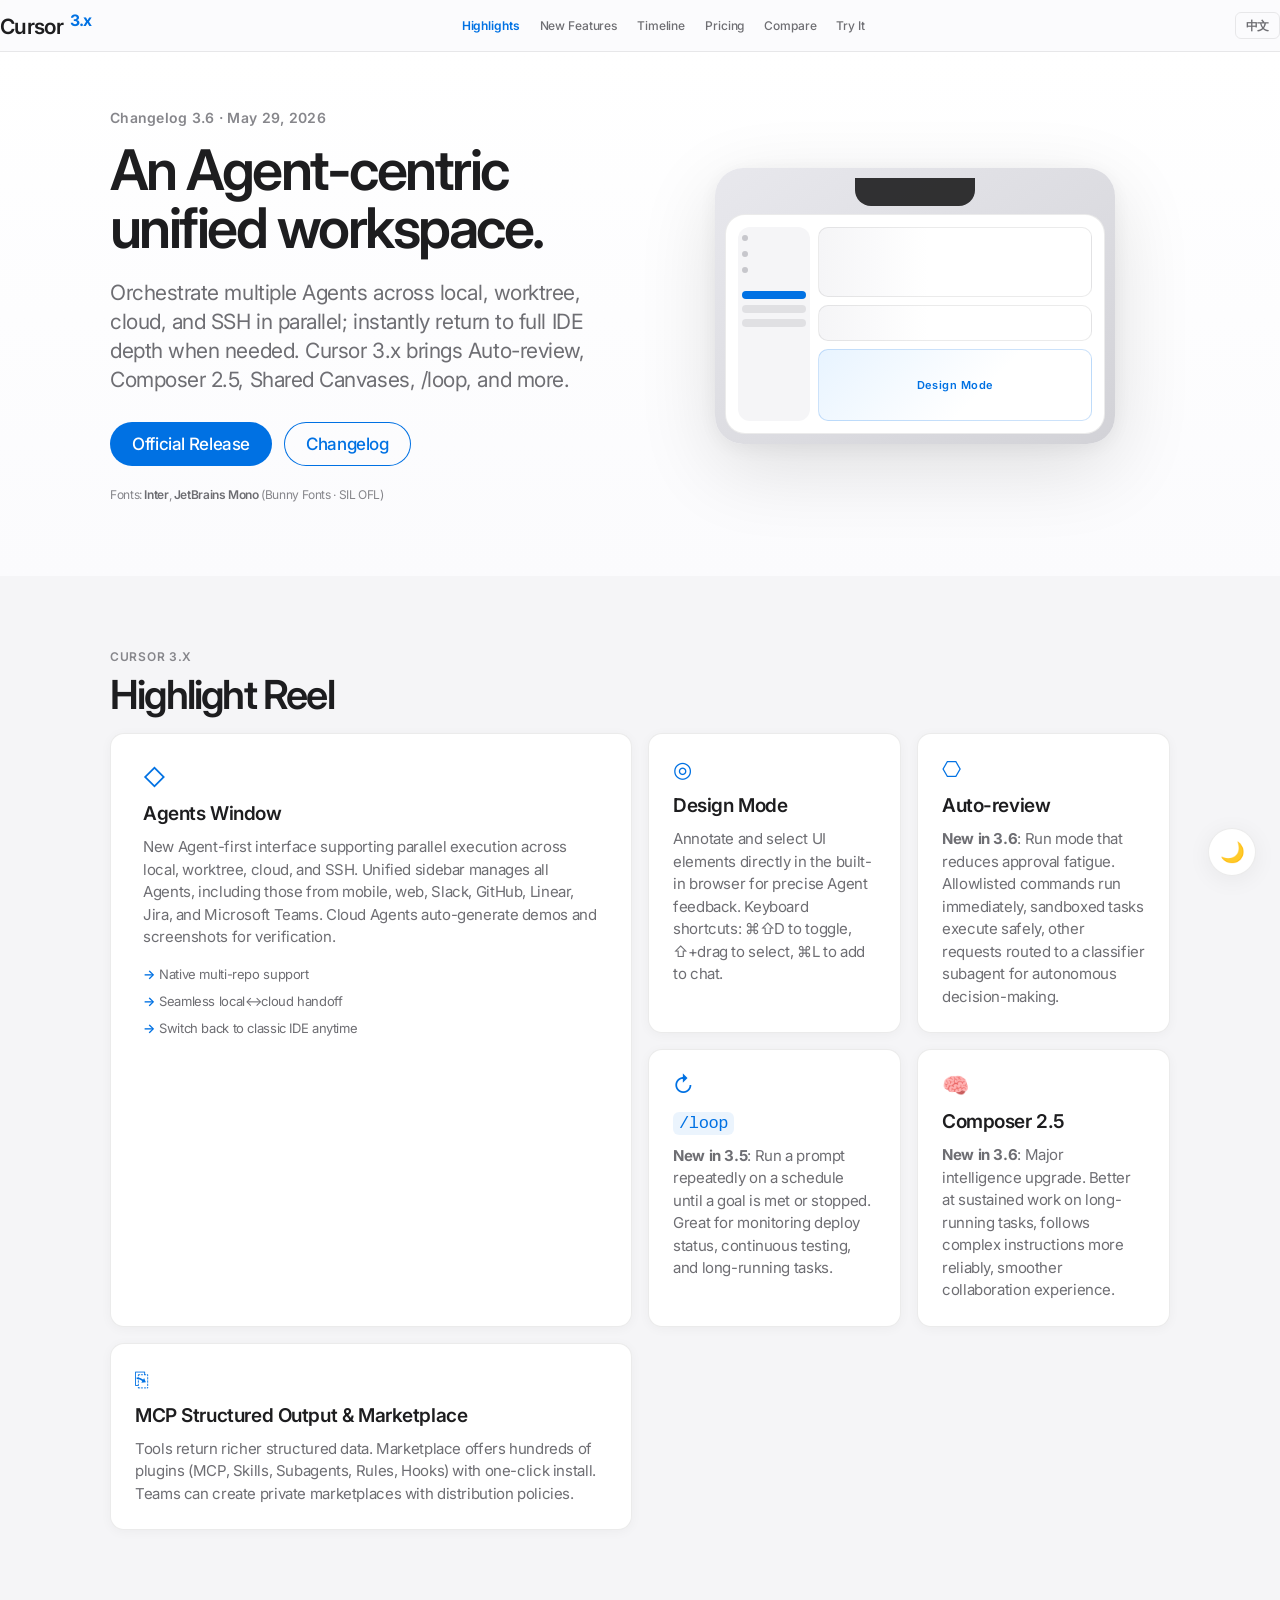
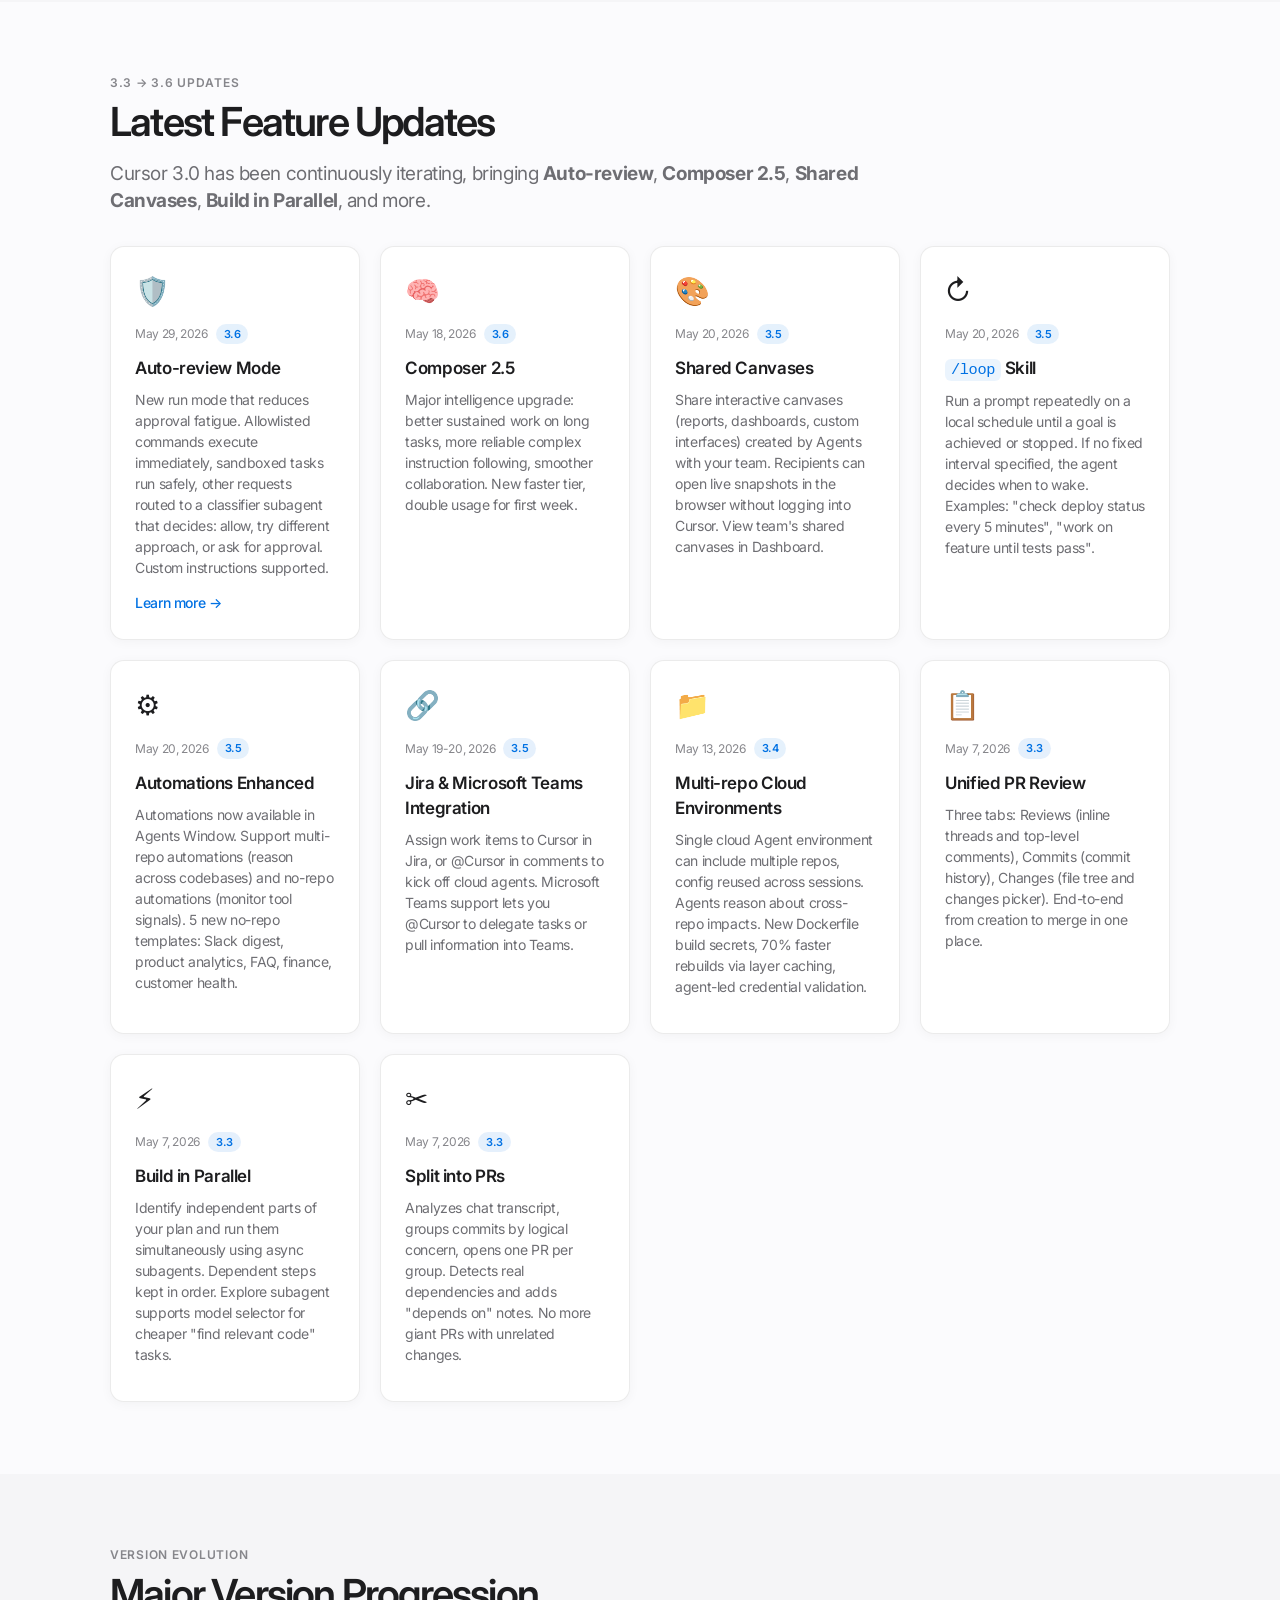
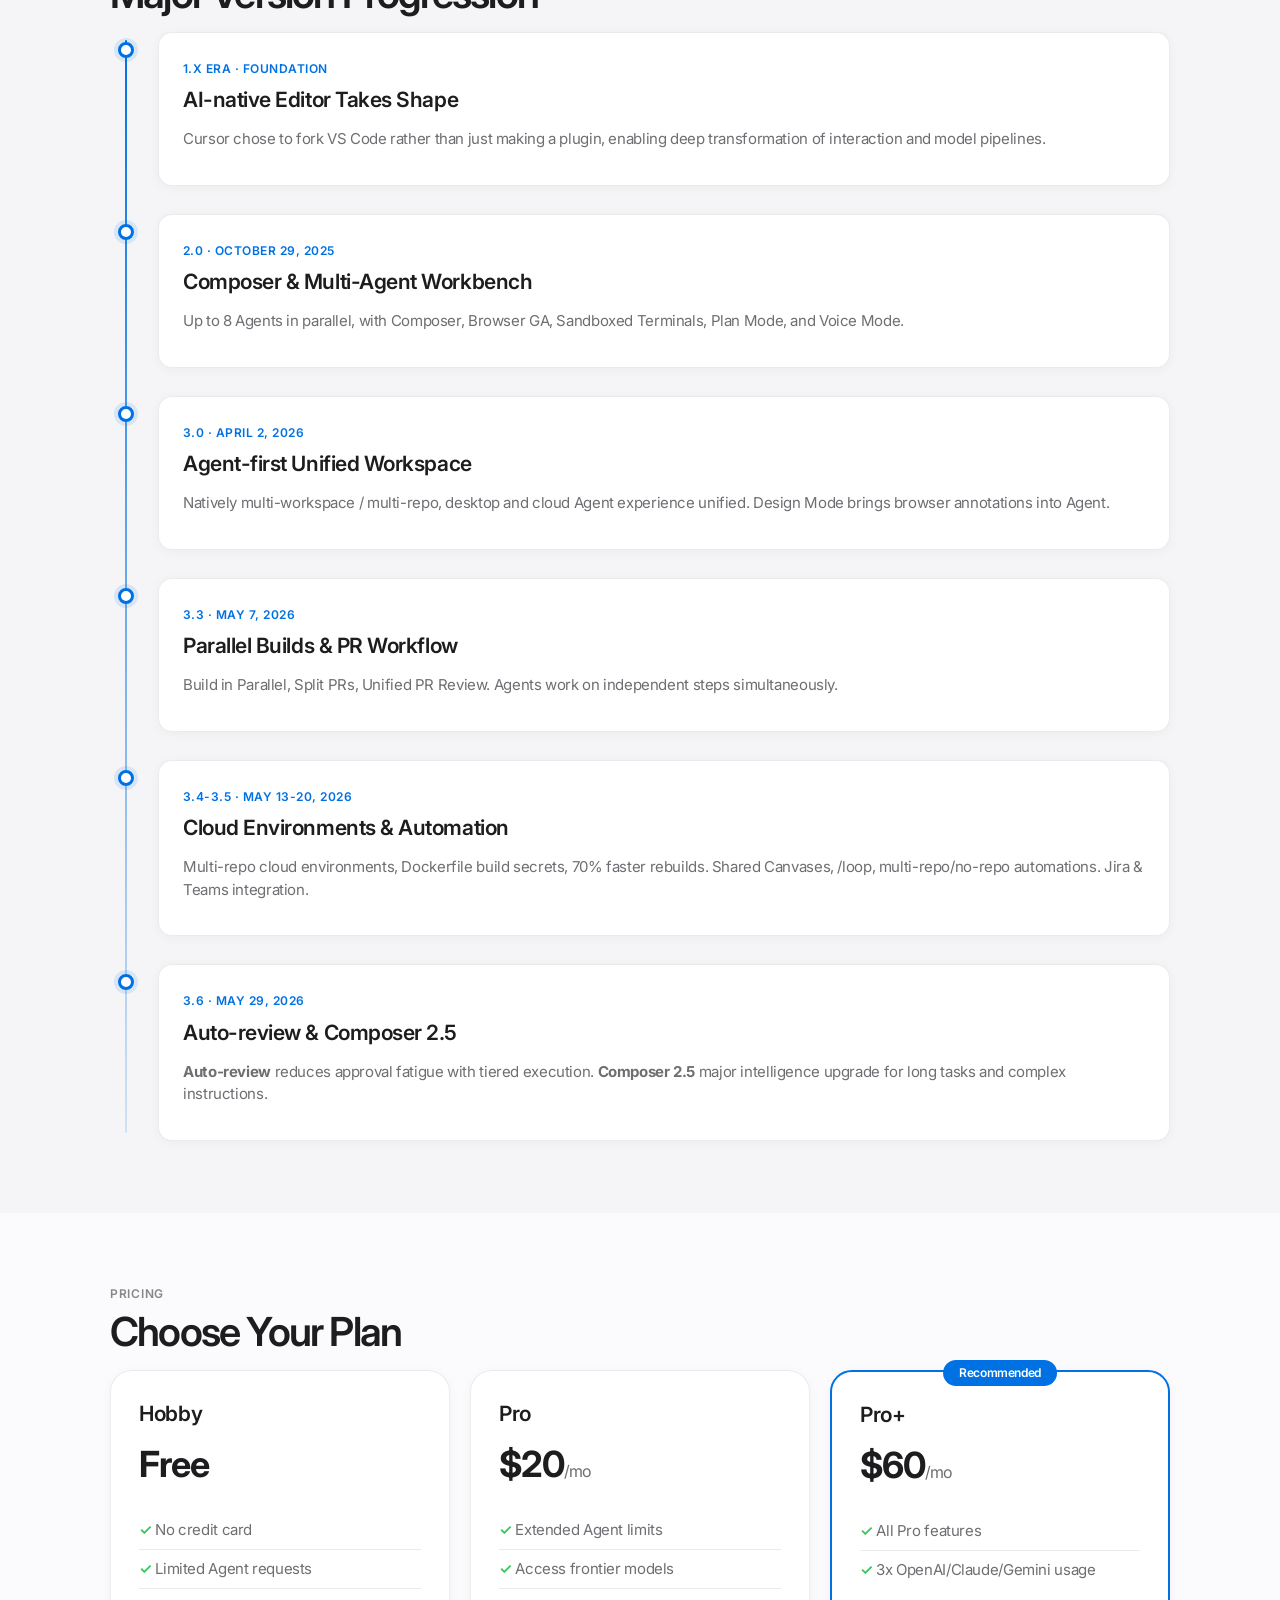
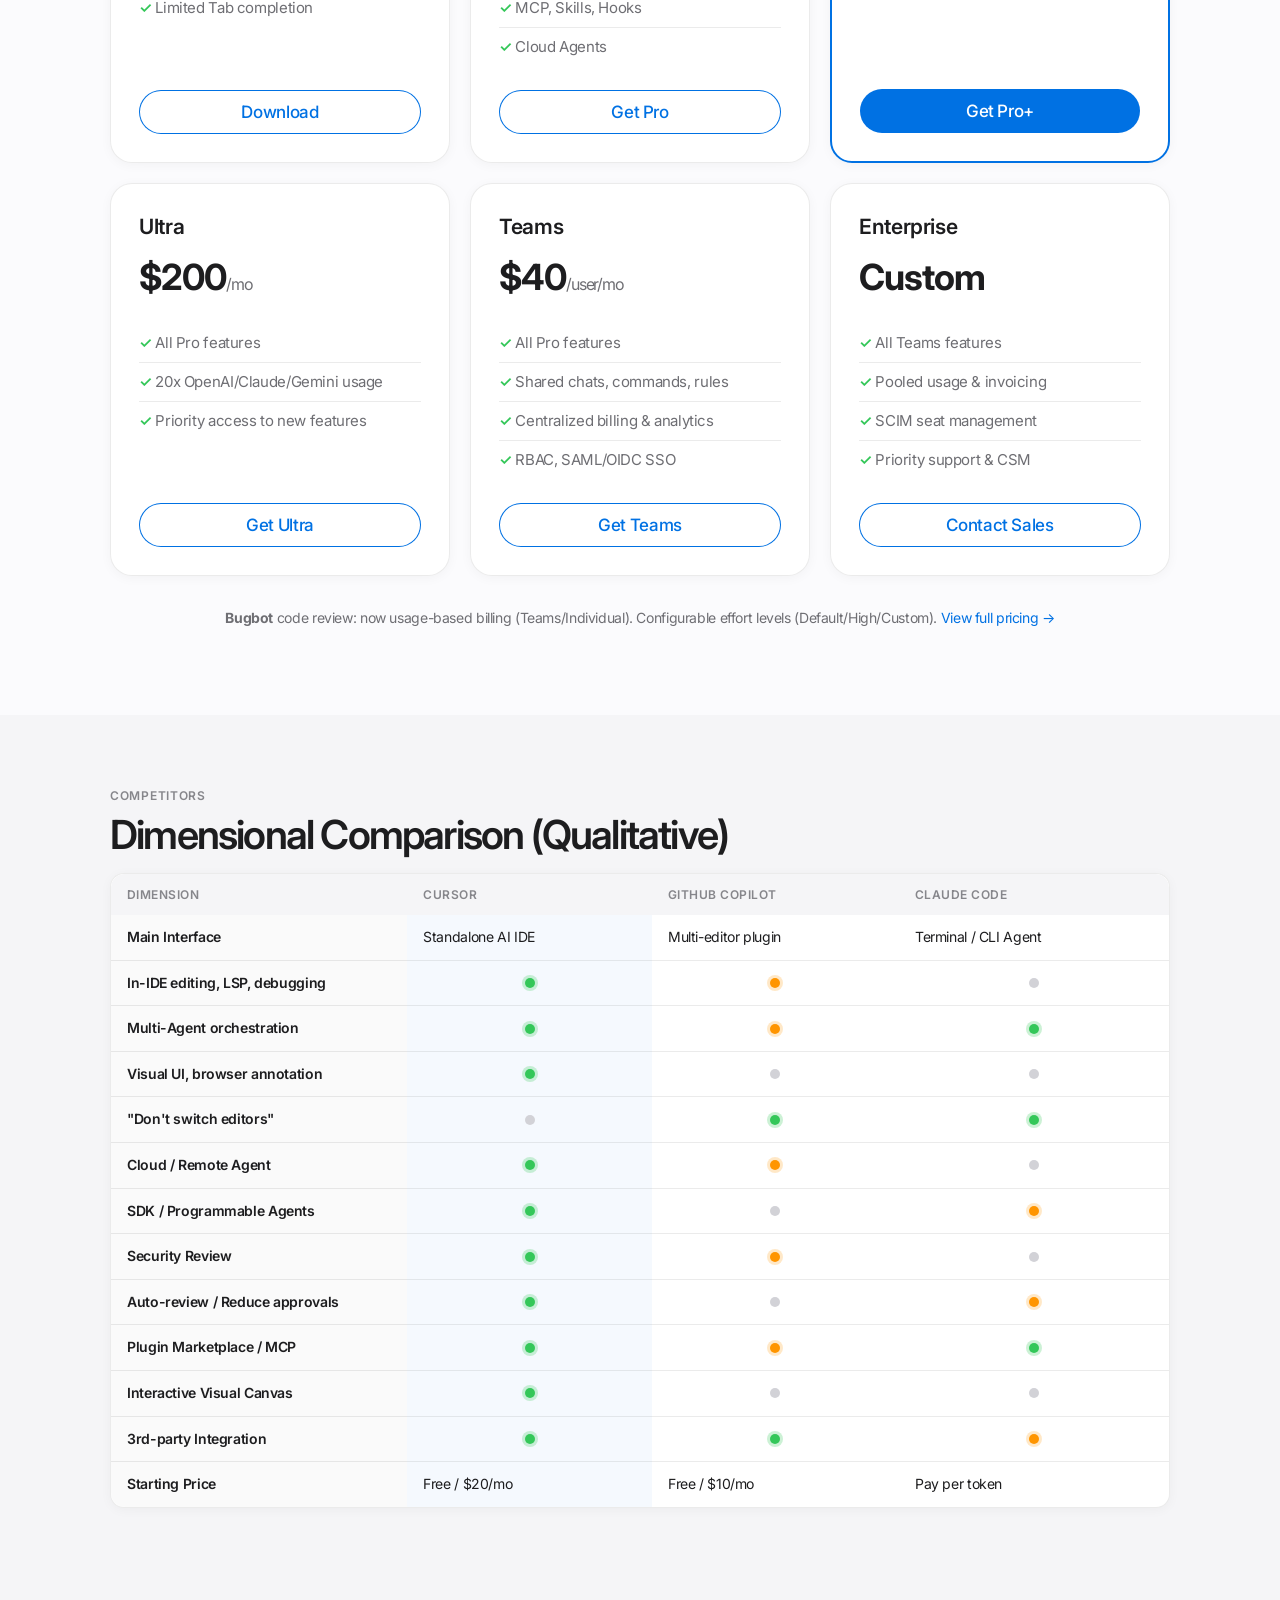
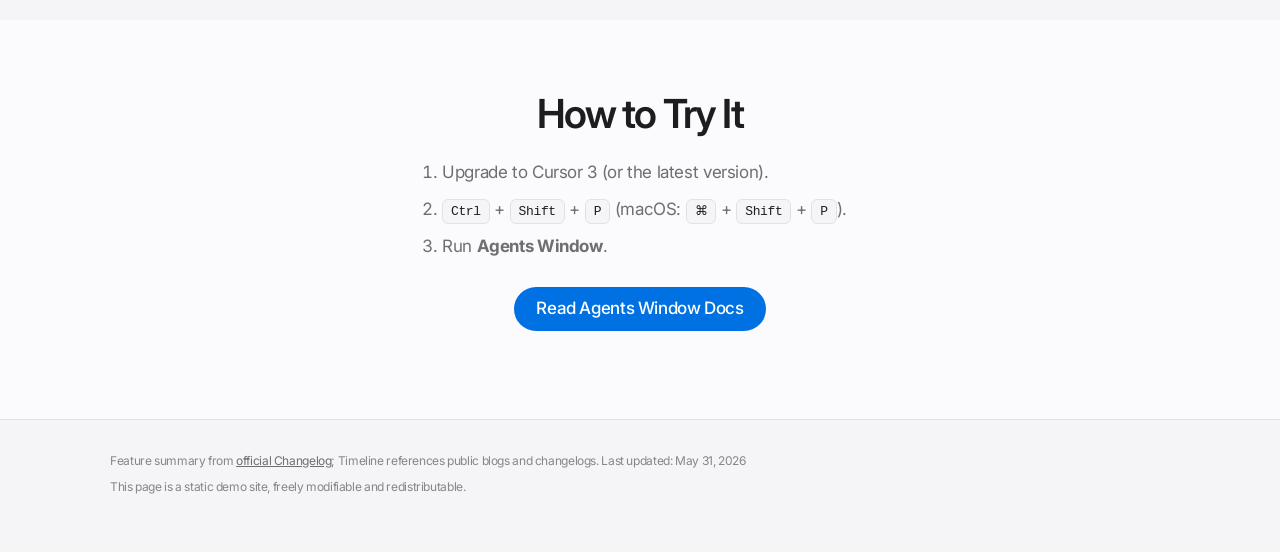
==== commit 44db68fa: "feat: 更新英文版至 3.6，添加 Auto-review、Composer 2.5、Shared Canvases 等新功能" ====
--- a/en/index.html
+++ b/en/index.html
@@ -3,32 +3,29 @@
   <head>
     <meta charset="UTF-8" />
     <meta name="viewport" content="width=device-width, initial-scale=1" />
-    <meta name="description" content="Cursor 3.0 intro: embedded videos, official docs, 1.x→2.0→3.0 evolution, Agents Window, Design Mode, and competitor comparison." />
+    <meta name="description" content="Cursor 3.x intro: Auto-review, Composer 2.5, Shared Canvases, /loop, Agents Window, Design Mode, and competitor comparison. 3.0→3.6 evolution." />
     <meta name="theme-color" content="#fbfbfd" media="(prefers-color-scheme: light)" />
     <meta name="theme-color" content="#1d1d1f" media="(prefers-color-scheme: dark)" />
     <meta property="og:type" content="website" />
-    <meta property="og:title" content="Cursor 3.0 · Visual Introduction" />
+    <meta property="og:title" content="Cursor 3.x · Visual Introduction" />
     <meta property="og:locale" content="en_US" />
     <link rel="manifest" href="../manifest.json" />
     <link rel="preconnect" href="https://fonts.bunny.net" crossorigin />
     <link href="https://fonts.bunny.net/css?family=inter:400,500,600,700|jetbrains-mono:400,500,600&display=swap" rel="stylesheet" />
     <link rel="stylesheet" href="../assets/css/style.css" />
-    <title>Cursor 3.0 · Visual Introduction</title>
+    <title>Cursor 3.x · Visual Introduction</title>
   </head>
   <body>
     <a class="skip-link" href="#main">Skip to content</a>
 
     <header class="site-header">
       <div class="container header-inner">
-        <a class="logo" href="../">Cursor <span class="logo-ver">3</span></a>
+        <a class="logo" href="../">Cursor <span class="logo-ver">3.x</span></a>
         <nav class="nav" aria-label="Page navigation">
-          <a href="#visual">Overview</a>
           <a href="#highlights">Highlights</a>
-          <a href="#media">Media</a>
+          <a href="#new-features">New Features</a>
           <a href="#timeline">Timeline</a>
-          <a href="#agents-window">Agents</a>
-          <a href="#design-mode">Design</a>
-          <a href="#editor">Editor</a>
+          <a href="#pricing">Pricing</a>
           <a href="#compare">Compare</a>
           <a href="#start">Try It</a>
         </nav>
@@ -43,12 +40,12 @@
       <section class="hero">
         <div class="container hero-grid">
           <div class="hero-copy">
-            <p class="eyebrow">Changelog 3.0 · April 2, 2026</p>
+            <p class="eyebrow">Changelog 3.6 · May 29, 2026</p>
             <h1>An Agent-centric<br />unified workspace.</h1>
-            <p class="lead">Orchestrate multiple Agents across local, worktree, cloud, and SSH in parallel; instantly return to full IDE depth when needed. Below, diagrams and comparison tables place Cursor 3 alongside competitors in the same framework.</p>
+            <p class="lead">Orchestrate multiple Agents across local, worktree, cloud, and SSH in parallel; instantly return to full IDE depth when needed. Cursor 3.x brings Auto-review, Composer 2.5, Shared Canvases, /loop, and more.</p>
             <div class="hero-actions">
               <a class="btn btn-primary" href="https://cursor.com/blog/cursor-3" target="_blank" rel="noopener noreferrer">Official Release</a>
-              <a class="btn btn-secondary" href="https://cursor.com/changelog/3-0" target="_blank" rel="noopener noreferrer">Changelog</a>
+              <a class="btn btn-secondary" href="https://cursor.com/changelog" target="_blank" rel="noopener noreferrer">Changelog</a>
             </div>
             <p class="font-note">Fonts: <strong>Inter</strong>, <strong>JetBrains Mono</strong> (Bunny Fonts · SIL OFL)</p>
           </div>
@@ -75,49 +72,6 @@
         </div>
       </section>
 
-      <!-- Visual -->
-      <section id="visual" class="section">
-        <div class="container">
-          <p class="section-label">Visualization</p>
-          <h2 class="section-title">Three approaches to "AI coding"</h2>
-          <p class="section-desc">Not about absolute superiority, but <strong>different interaction focal points</strong>: plugin completion, in-IDE Agent, and terminal Agent.</p>
-          <figure class="diagram-card animate-on-scroll">
-            <svg class="diagram-svg" viewBox="0 0 960 280" role="img" aria-labelledby="diagram-title-en diagram-desc-en">
-              <title id="diagram-title-en">Cursor, GitHub Copilot, Claude Code product form comparison</title>
-              <desc id="diagram-desc-en">Three columns representing AI-native IDE, multi-editor plugin, and terminal Agent typical structures.</desc>
-              <defs>
-                <linearGradient id="g1" x1="0" y1="0" x2="1" y2="1" class="svg-grad-blue"><stop offset="0%" stop-color="#0071e3" stop-opacity="0.12"/><stop offset="100%" stop-color="#0071e3" stop-opacity="0.02"/></linearGradient>
-                <linearGradient id="g2" x1="0" y1="0" x2="1" y2="1" class="svg-grad-green"><stop offset="0%" stop-color="#34c759" stop-opacity="0.1"/><stop offset="100%" stop-color="#34c759" stop-opacity="0.02"/></linearGradient>
-                <linearGradient id="g3" x1="0" y1="0" x2="1" y2="1" class="svg-grad-purple"><stop offset="0%" stop-color="#af52de" stop-opacity="0.1"/><stop offset="100%" stop-color="#af52de" stop-opacity="0.02"/></linearGradient>
-              </defs>
-              <rect x="24" y="32" width="280" height="216" rx="20" fill="url(#g1)" class="svg-card-blue"/>
-              <text x="164" y="64" text-anchor="middle" class="svg-label">Cursor</text>
-              <text x="164" y="88" text-anchor="middle" class="svg-caption">AI-native IDE</text>
-              <rect x="48" y="108" width="232" height="44" rx="8" class="svg-rect-light"/>
-              <rect x="48" y="164" width="112" height="72" rx="8" class="svg-rect-light"/>
-              <rect x="168" y="164" width="112" height="72" rx="8" class="svg-rect-accent"/>
-              <text x="104" y="136" text-anchor="middle" class="svg-mini">Editor / LSP</text>
-              <text x="104" y="202" text-anchor="middle" class="svg-mini">File Tree</text>
-              <text x="224" y="202" text-anchor="middle" class="svg-mini">Agents</text>
-              <rect x="340" y="32" width="280" height="216" rx="20" fill="url(#g2)" class="svg-card-green"/>
-              <text x="480" y="64" text-anchor="middle" class="svg-label">GitHub Copilot</text>
-              <text x="480" y="88" text-anchor="middle" class="svg-caption">Host IDE Plugin</text>
-              <rect x="364" y="108" width="232" height="128" rx="8" class="svg-rect-light"/>
-              <text x="480" y="140" text-anchor="middle" class="svg-mini">JetBrains / VS Code / …</text>
-              <rect x="388" y="156" width="184" height="64" rx="8" class="svg-rect-green"/>
-              <text x="480" y="194" text-anchor="middle" class="svg-mini">Completion · Chat · Agent</text>
-              <rect x="656" y="32" width="280" height="216" rx="20" fill="url(#g3)" class="svg-card-purple"/>
-              <text x="796" y="64" text-anchor="middle" class="svg-label">Claude Code</text>
-              <text x="796" y="88" text-anchor="middle" class="svg-caption">Terminal-first Agent</text>
-              <rect x="680" y="108" width="232" height="128" rx="8" fill="#1d1d1f"/>
-              <text x="796" y="148" text-anchor="middle" fill="#f5f5f7" class="svg-mini">$ command · session</text>
-              <text x="796" y="176" text-anchor="middle" fill="#a1a1a6" class="svg-mini">Direct repo edits · Toolchain-driven</text>
-            </svg>
-            <figcaption class="diagram-caption">Cursor elevates "orchestrating Agents" to the same level as editing; Copilot relies on existing editor ecosystems; Claude Code makes the terminal its main stage.</figcaption>
-          </figure>
-        </div>
-      </section>
-
       <!-- Highlights -->
       <section id="highlights" class="section section-tint">
         <div class="container">
@@ -127,7 +81,7 @@
             <article class="bento-card bento-large animate-on-scroll">
               <div class="bento-icon" aria-hidden="true">◇</div>
               <h3>Agents Window</h3>
-              <p>New Agent-first interface supporting parallel execution across local, worktree, cloud, and SSH. Unified sidebar manages all Agents, including those from mobile, web, Slack, GitHub, and Linear. Cloud Agents auto-generate demos and screenshots for verification.</p>
+              <p>New Agent-first interface supporting parallel execution across local, worktree, cloud, and SSH. Unified sidebar manages all Agents, including those from mobile, web, Slack, GitHub, Linear, Jira, and Microsoft Teams. Cloud Agents auto-generate demos and screenshots for verification.</p>
               <ul class="bento-list">
                 <li>Native multi-repo support</li>
                 <li>Seamless local↔cloud handoff</li>
@@ -140,24 +94,146 @@
               <p>Annotate and select UI elements directly in the built-in browser for precise Agent feedback. Keyboard shortcuts: ⌘⇧D to toggle, ⇧+drag to select, ⌘L to add to chat.</p>
             </article>
             <article class="bento-card animate-on-scroll">
-              <div class="bento-icon" aria-hidden="true">▦</div>
-              <h3>Agent Tabs</h3>
-              <p>Side-by-side or grid view for comparing different approaches. Supports <code>/multitask</code> async subagents to parallelize and break down larger tasks simultaneously.</p>
+              <div class="bento-icon" aria-hidden="true">⎔</div>
+              <h3>Auto-review</h3>
+              <p><strong>New in 3.6</strong>: Run mode that reduces approval fatigue. Allowlisted commands run immediately, sandboxed tasks execute safely, other requests routed to a classifier subagent for autonomous decision-making.</p>
             </article>
             <article class="bento-card animate-on-scroll">
-              <div class="bento-icon" aria-hidden="true">⎇</div>
-              <h3><code>/worktree</code></h3>
-              <p>Create isolated git worktrees for experimental changes separate from main branch. Run multiple background tasks, then bring any branch to foreground with one click.</p>
+              <div class="bento-icon" aria-hidden="true">↻</div>
+              <h3><code>/loop</code></h3>
+              <p><strong>New in 3.5</strong>: Run a prompt repeatedly on a schedule until a goal is met or stopped. Great for monitoring deploy status, continuous testing, and long-running tasks.</p>
             </article>
             <article class="bento-card animate-on-scroll">
-              <div class="bento-icon" aria-hidden="true">≋</div>
-              <h3><code>/best-of-n</code></h3>
-              <p>Multiple models attempt the same task in parallel, each in its own worktree. Compare results and merge the best solution. Ideal for exploratory tasks and quality comparison.</p>
+              <div class="bento-icon" aria-hidden="true">🧠</div>
+              <h3>Composer 2.5</h3>
+              <p><strong>New in 3.6</strong>: Major intelligence upgrade. Better at sustained work on long-running tasks, follows complex instructions more reliably, smoother collaboration experience.</p>
             </article>
             <article class="bento-card bento-wide animate-on-scroll">
               <div class="bento-icon" aria-hidden="true">⎘</div>
               <h3>MCP Structured Output & Marketplace</h3>
-              <p>Tools return richer structured data. Marketplace offers hundreds of plugins (MCP, Skills, Subagents, Rules, Hooks) with one-click install. Teams can create private marketplaces with distribution policies: Default Off / Default On / Required.</p>
+              <p>Tools return richer structured data. Marketplace offers hundreds of plugins (MCP, Skills, Subagents, Rules, Hooks) with one-click install. Teams can create private marketplaces with distribution policies.</p>
+            </article>
+          </div>
+        </div>
+      </section>
+
+      <!-- New Features (3.3 - 3.6) -->
+      <section id="new-features" class="section">
+        <div class="container">
+          <p class="section-label">3.3 → 3.6 Updates</p>
+          <h2 class="section-title">Latest Feature Updates</h2>
+          <p class="section-desc">Cursor 3.0 has been continuously iterating, bringing <strong>Auto-review</strong>, <strong>Composer 2.5</strong>, <strong>Shared Canvases</strong>, <strong>Build in Parallel</strong>, and more.</p>
+          
+          <div class="feature-grid">
+            <!-- Auto-review -->
+            <article class="feature-card animate-on-scroll">
+              <div class="feature-icon">🛡️</div>
+              <div class="feature-meta">
+                <span class="feature-date">May 29, 2026</span>
+                <span class="feature-version">3.6</span>
+              </div>
+              <h3>Auto-review Mode</h3>
+              <p>New run mode that reduces approval fatigue. Allowlisted commands execute immediately, sandboxed tasks run safely, other requests routed to a classifier subagent that decides: allow, try different approach, or ask for approval. Custom instructions supported.</p>
+              <a href="https://cursor.com/changelog" target="_blank" rel="noopener noreferrer">Learn more →</a>
+            </article>
+
+            <!-- Composer 2.5 -->
+            <article class="feature-card animate-on-scroll">
+              <div class="feature-icon">🧠</div>
+              <div class="feature-meta">
+                <span class="feature-date">May 18, 2026</span>
+                <span class="feature-version">3.6</span>
+              </div>
+              <h3>Composer 2.5</h3>
+              <p>Major intelligence upgrade: better sustained work on long tasks, more reliable complex instruction following, smoother collaboration. New faster tier, double usage for first week.</p>
+            </article>
+
+            <!-- Shared Canvases -->
+            <article class="feature-card animate-on-scroll">
+              <div class="feature-icon">🎨</div>
+              <div class="feature-meta">
+                <span class="feature-date">May 20, 2026</span>
+                <span class="feature-version">3.5</span>
+              </div>
+              <h3>Shared Canvases</h3>
+              <p>Share interactive canvases (reports, dashboards, custom interfaces) created by Agents with your team. Recipients can open live snapshots in the browser without logging into Cursor. View team's shared canvases in Dashboard.</p>
+            </article>
+
+            <!-- /loop -->
+            <article class="feature-card animate-on-scroll">
+              <div class="feature-icon">↻</div>
+              <div class="feature-meta">
+                <span class="feature-date">May 20, 2026</span>
+                <span class="feature-version">3.5</span>
+              </div>
+              <h3><code>/loop</code> Skill</h3>
+              <p>Run a prompt repeatedly on a local schedule until a goal is achieved or stopped. If no fixed interval specified, the agent decides when to wake. Examples: "check deploy status every 5 minutes", "work on feature until tests pass".</p>
+            </article>
+
+            <!-- Automations -->
+            <article class="feature-card animate-on-scroll">
+              <div class="feature-icon">⚙️</div>
+              <div class="feature-meta">
+                <span class="feature-date">May 20, 2026</span>
+                <span class="feature-version">3.5</span>
+              </div>
+              <h3>Automations Enhanced</h3>
+              <p>Automations now available in Agents Window. Support multi-repo automations (reason across codebases) and no-repo automations (monitor tool signals). 5 new no-repo templates: Slack digest, product analytics, FAQ, finance, customer health.</p>
+            </article>
+
+            <!-- Jira & Teams -->
+            <article class="feature-card animate-on-scroll">
+              <div class="feature-icon">🔗</div>
+              <div class="feature-meta">
+                <span class="feature-date">May 19-20, 2026</span>
+                <span class="feature-version">3.5</span>
+              </div>
+              <h3>Jira & Microsoft Teams Integration</h3>
+              <p>Assign work items to Cursor in Jira, or @Cursor in comments to kick off cloud agents. Microsoft Teams support lets you @Cursor to delegate tasks or pull information into Teams.</p>
+            </article>
+
+            <!-- Multi-repo Environments -->
+            <article class="feature-card animate-on-scroll">
+              <div class="feature-icon">📁</div>
+              <div class="feature-meta">
+                <span class="feature-date">May 13, 2026</span>
+                <span class="feature-version">3.4</span>
+              </div>
+              <h3>Multi-repo Cloud Environments</h3>
+              <p>Single cloud Agent environment can include multiple repos, config reused across sessions. Agents reason about cross-repo impacts. New Dockerfile build secrets, 70% faster rebuilds via layer caching, agent-led credential validation.</p>
+            </article>
+
+            <!-- PR Review -->
+            <article class="feature-card animate-on-scroll">
+              <div class="feature-icon">📋</div>
+              <div class="feature-meta">
+                <span class="feature-date">May 7, 2026</span>
+                <span class="feature-version">3.3</span>
+              </div>
+              <h3>Unified PR Review</h3>
+              <p>Three tabs: Reviews (inline threads and top-level comments), Commits (commit history), Changes (file tree and changes picker). End-to-end from creation to merge in one place.</p>
+            </article>
+
+            <!-- Build in Parallel -->
+            <article class="feature-card animate-on-scroll">
+              <div class="feature-icon">⚡</div>
+              <div class="feature-meta">
+                <span class="feature-date">May 7, 2026</span>
+                <span class="feature-version">3.3</span>
+              </div>
+              <h3>Build in Parallel</h3>
+              <p>Identify independent parts of your plan and run them simultaneously using async subagents. Dependent steps kept in order. Explore subagent supports model selector for cheaper "find relevant code" tasks.</p>
+            </article>
+
+            <!-- Split PRs -->
+            <article class="feature-card animate-on-scroll">
+              <div class="feature-icon">✂️</div>
+              <div class="feature-meta">
+                <span class="feature-date">May 7, 2026</span>
+                <span class="feature-version">3.3</span>
+              </div>
+              <h3>Split into PRs</h3>
+              <p>Analyzes chat transcript, groups commits by logical concern, opens one PR per group. Detects real dependencies and adds "depends on" notes. No more giant PRs with unrelated changes.</p>
             </article>
           </div>
         </div>
@@ -170,50 +246,54 @@
           <h2 class="section-title">Major Version Progression</h2>
           <ol class="timeline" role="list">
             <li class="timeline-item"><div class="timeline-marker" aria-hidden="true"></div><div class="timeline-card"><span class="timeline-era">1.x Era · Foundation</span><h3 class="timeline-title">AI-native Editor Takes Shape</h3><p class="timeline-body">Cursor chose to fork VS Code rather than just making a plugin, enabling deep transformation of interaction and model pipelines.</p></div></li>
-            <li class="timeline-item"><div class="timeline-marker" aria-hidden="true"></div><div class="timeline-card"><span class="timeline-era">2.0 · October 29, 2025</span><h3 class="timeline-title">Composer & Multi-Agent Workbench</h3><p class="timeline-body">Explicitly pushed the product to "Agent parallelism": up to 8 Agents in parallel, with Composer, Browser GA, Sandboxed Terminals, Plan Mode, and Voice Mode.</p><p class="timeline-more"><a href="https://cursor.com/blog/2-0" target="_blank" rel="noopener noreferrer">Read 2.0 Release Blog</a></p></div></li>
-            <li class="timeline-item"><div class="timeline-marker" aria-hidden="true"></div><div class="timeline-card"><span class="timeline-era">Composer 2 · March 19, 2026</span><h3 class="timeline-title">New-gen In-house Model (Bridge)</h3><p class="timeline-body">Officially positioned as the new frontier coding model; connects with 3.0's "fast iteration during cloud↔local handoff" narrative.</p></div></li>
-            <li class="timeline-item"><div class="timeline-marker" aria-hidden="true"></div><div class="timeline-card"><span class="timeline-era">3.0 · April 2, 2026</span><h3 class="timeline-title">Interface Rebuild: Agent-first Unified Workspace</h3><p class="timeline-body">Emphasizes rebuilding the interface from the ground up: natively multi-workspace / multi-repo, desktop and cloud Agent experience unified; Design Mode brings browser annotations into Agent.</p><p class="timeline-more"><a href="https://cursor.com/changelog/3-0" target="_blank" rel="noopener noreferrer">Full Changelog 3.0</a></p></div></li>
+            <li class="timeline-item"><div class="timeline-marker" aria-hidden="true"></div><div class="timeline-card"><span class="timeline-era">2.0 · October 29, 2025</span><h3 class="timeline-title">Composer & Multi-Agent Workbench</h3><p class="timeline-body">Up to 8 Agents in parallel, with Composer, Browser GA, Sandboxed Terminals, Plan Mode, and Voice Mode.</p></div></li>
+            <li class="timeline-item"><div class="timeline-marker" aria-hidden="true"></div><div class="timeline-card"><span class="timeline-era">3.0 · April 2, 2026</span><h3 class="timeline-title">Agent-first Unified Workspace</h3><p class="timeline-body">Natively multi-workspace / multi-repo, desktop and cloud Agent experience unified. Design Mode brings browser annotations into Agent.</p></div></li>
+            <li class="timeline-item"><div class="timeline-marker" aria-hidden="true"></div><div class="timeline-card"><span class="timeline-era">3.3 · May 7, 2026</span><h3 class="timeline-title">Parallel Builds & PR Workflow</h3><p class="timeline-body">Build in Parallel, Split PRs, Unified PR Review. Agents work on independent steps simultaneously.</p></div></li>
+            <li class="timeline-item"><div class="timeline-marker" aria-hidden="true"></div><div class="timeline-card"><span class="timeline-era">3.4-3.5 · May 13-20, 2026</span><h3 class="timeline-title">Cloud Environments & Automation</h3><p class="timeline-body">Multi-repo cloud environments, Dockerfile build secrets, 70% faster rebuilds. Shared Canvases, /loop, multi-repo/no-repo automations. Jira & Teams integration.</p></div></li>
+            <li class="timeline-item"><div class="timeline-marker" aria-hidden="true"></div><div class="timeline-card"><span class="timeline-era">3.6 · May 29, 2026</span><h3 class="timeline-title">Auto-review & Composer 2.5</h3><p class="timeline-body"><strong>Auto-review</strong> reduces approval fatigue with tiered execution. <strong>Composer 2.5</strong> major intelligence upgrade for long tasks and complex instructions.</p></div></li>
           </ol>
         </div>
       </section>
 
-      <!-- Agents Window -->
-      <section id="agents-window" class="section">
-        <div class="container split">
-          <div>
-            <p class="section-label">Capability</p>
-            <h2 class="section-title">Agents Window</h2>
-            <p class="section-desc">Run multiple Agents in parallel across local, git worktree, cloud, and remote SSH environments; the interface is Agent-centric while preserving IDE depth.</p>
-            <ul class="checklist"><li>Unified sidebar consolidating in-progress Agents</li><li>Quick cloud↔local handoff, suitable for long tasks</li></ul>
-          </div>
-          <div class="panel-visual animate-on-scroll" aria-hidden="true">
-            <div class="flow-chart">
-              <div class="flow-node">Local</div>
-              <div class="flow-node">Worktree</div>
-              <div class="flow-node">Cloud</div>
-              <div class="flow-node">SSH</div>
-              <div class="flow-hub">Agents Window</div>
-            </div>
-          </div>
-        </div>
-      </section>
-
-      <!-- Design Mode -->
-      <section id="design-mode" class="section section-tint">
-        <div class="container">
-          <p class="section-label">Interaction</p>
-          <h2 class="section-title">Design Mode</h2>
-          <div class="kbd-table-wrap animate-on-scroll">
-            <table class="kbd-table">
-              <thead><tr><th scope="col">Action</th><th scope="col">Shortcut</th></tr></thead>
-              <tbody>
-                <tr><td>Toggle Design Mode</td><td><kbd>⌘</kbd> + <kbd>Shift</kbd> + <kbd>D</kbd></td></tr>
-                <tr><td>Select Area</td><td><kbd>Shift</kbd> + Drag</td></tr>
-                <tr><td>Add Element to Chat</td><td><kbd>⌘</kbd> + <kbd>L</kbd></td></tr>
-                <tr><td>Add Element to Input</td><td><kbd>⌥</kbd> + Click</td></tr>
-              </tbody>
-            </table>
-          </div>
+      <!-- Pricing -->
+      <section id="pricing" class="section">
+        <div class="container">
+          <p class="section-label">Pricing</p>
+          <h2 class="section-title">Choose Your Plan</h2>
+          <div class="pricing-grid">
+            <div class="pricing-card animate-on-scroll">
+              <div class="pricing-header"><h3>Hobby</h3><div class="pricing-price">Free</div></div>
+              <ul class="pricing-features"><li>No credit card</li><li>Limited Agent requests</li><li>Limited Tab completion</li></ul>
+              <a href="https://cursor.com/download" class="btn btn-secondary" target="_blank">Download</a>
+            </div>
+            <div class="pricing-card animate-on-scroll">
+              <div class="pricing-header"><h3>Pro</h3><div class="pricing-price">$20<span>/mo</span></div></div>
+              <ul class="pricing-features"><li>Extended Agent limits</li><li>Access frontier models</li><li>MCP, Skills, Hooks</li><li>Cloud Agents</li></ul>
+              <a href="https://cursor.com/api/auth/checkoutDeepControl?yearly=false" class="btn btn-secondary" target="_blank">Get Pro</a>
+            </div>
+            <div class="pricing-card pricing-featured animate-on-scroll">
+              <div class="pricing-badge">Recommended</div>
+              <div class="pricing-header"><h3>Pro+</h3><div class="pricing-price">$60<span>/mo</span></div></div>
+              <ul class="pricing-features"><li>All Pro features</li><li>3x OpenAI/Claude/Gemini usage</li></ul>
+              <a href="https://cursor.com/api/auth/checkoutDeepControl?tier=pro_plus&yearly=false" class="btn btn-primary" target="_blank">Get Pro+</a>
+            </div>
+            <div class="pricing-card animate-on-scroll">
+              <div class="pricing-header"><h3>Ultra</h3><div class="pricing-price">$200<span>/mo</span></div></div>
+              <ul class="pricing-features"><li>All Pro features</li><li>20x OpenAI/Claude/Gemini usage</li><li>Priority access to new features</li></ul>
+              <a href="https://cursor.com/api/auth/checkoutDeepControl?tier=ultra&yearly=false" class="btn btn-secondary" target="_blank">Get Ultra</a>
+            </div>
+            <div class="pricing-card animate-on-scroll">
+              <div class="pricing-header"><h3>Teams</h3><div class="pricing-price">$40<span>/user/mo</span></div></div>
+              <ul class="pricing-features"><li>All Pro features</li><li>Shared chats, commands, rules</li><li>Centralized billing & analytics</li><li>RBAC, SAML/OIDC SSO</li></ul>
+              <a href="https://cursor.com/team/new-team?yearly=false" class="btn btn-secondary" target="_blank">Get Teams</a>
+            </div>
+            <div class="pricing-card animate-on-scroll">
+              <div class="pricing-header"><h3>Enterprise</h3><div class="pricing-price">Custom</div></div>
+              <ul class="pricing-features"><li>All Teams features</li><li>Pooled usage & invoicing</li><li>SCIM seat management</li><li>Priority support & CSM</li></ul>
+              <a href="https://cursor.com/contact-sales" class="btn btn-secondary" target="_blank">Contact Sales</a>
+            </div>
+          </div>
+          <div class="pricing-note"><p><strong>Bugbot</strong> code review: now usage-based billing (Teams/Individual). Configurable effort levels (Default/High/Custom). <a href="https://cursor.com/pricing" target="_blank" rel="noopener noreferrer">View full pricing →</a></p></div>
         </div>
       </section>
 
@@ -226,27 +306,21 @@
             <table class="compare-table">
               <thead><tr><th scope="col">Dimension</th><th scope="col">Cursor</th><th scope="col">GitHub Copilot</th><th scope="col">Claude Code</th></tr></thead>
               <tbody>
-                <tr><th scope="row">Main Interface Form</th><td>Standalone AI IDE</td><td>Multi-editor plugin</td><td>Terminal / CLI Agent</td></tr>
+                <tr><th scope="row">Main Interface</th><td>Standalone AI IDE</td><td>Multi-editor plugin</td><td>Terminal / CLI Agent</td></tr>
                 <tr><th scope="row">In-IDE editing, LSP, debugging</th><td><span class="dot strong"></span></td><td><span class="dot mid"></span></td><td><span class="dot weak"></span></td></tr>
                 <tr><th scope="row">Multi-Agent orchestration</th><td><span class="dot strong"></span></td><td><span class="dot mid"></span></td><td><span class="dot strong"></span></td></tr>
                 <tr><th scope="row">Visual UI, browser annotation</th><td><span class="dot strong"></span></td><td><span class="dot weak"></span></td><td><span class="dot weak"></span></td></tr>
-                <tr><th scope="row">"Don't switch editors" — JetBrains</th><td><span class="dot weak"></span></td><td><span class="dot strong"></span></td><td><span class="dot strong"></span></td></tr>
-                <tr><th scope="row">Team compliance, Microsoft ecosystem</th><td><span class="dot mid"></span></td><td><span class="dot strong"></span></td><td><span class="dot mid"></span></td></tr>
+                <tr><th scope="row">"Don't switch editors"</th><td><span class="dot weak"></span></td><td><span class="dot strong"></span></td><td><span class="dot strong"></span></td></tr>
                 <tr><th scope="row">Cloud / Remote Agent</th><td><span class="dot strong"></span></td><td><span class="dot mid"></span></td><td><span class="dot weak"></span></td></tr>
-                <tr><th scope="row">SDK / Programmable Agents</th><td><span class="dot strong" title="Strong: TypeScript SDK"></span></td><td><span class="dot weak"></span></td><td><span class="dot mid" title="Medium: CLI integration"></span></td></tr>
-                <tr><th scope="row">Security Review / Vuln Scanning</th><td><span class="dot strong" title="Strong: Security Review"></span></td><td><span class="dot mid" title="Medium: Dependabot"></span></td><td><span class="dot weak"></span></td></tr>
-                <tr><th scope="row">Plugin Marketplace / MCP</th><td><span class="dot strong" title="Strong: Marketplace"></span></td><td><span class="dot mid" title="Medium: Extensions"></span></td><td><span class="dot strong" title="Strong: MCP native"></span></td></tr>
-                <tr><th scope="row">Interactive Visual Canvas</th><td><span class="dot strong" title="Strong: Canvases"></span></td><td><span class="dot weak"></span></td><td><span class="dot weak"></span></td></tr>
-                <tr><th scope="row">Code Review / PR Management</th><td><span class="dot strong" title="Strong: Bugbot"></span></td><td><span class="dot strong" title="Strong: Copilot Review"></span></td><td><span class="dot weak"></span></td></tr>
+                <tr><th scope="row">SDK / Programmable Agents</th><td><span class="dot strong"></span></td><td><span class="dot weak"></span></td><td><span class="dot mid"></span></td></tr>
+                <tr><th scope="row">Security Review</th><td><span class="dot strong"></span></td><td><span class="dot mid"></span></td><td><span class="dot weak"></span></td></tr>
+                <tr><th scope="row">Auto-review / Reduce approvals</th><td><span class="dot strong"></span></td><td><span class="dot weak"></span></td><td><span class="dot mid"></span></td></tr>
+                <tr><th scope="row">Plugin Marketplace / MCP</th><td><span class="dot strong"></span></td><td><span class="dot mid"></span></td><td><span class="dot strong"></span></td></tr>
+                <tr><th scope="row">Interactive Visual Canvas</th><td><span class="dot strong"></span></td><td><span class="dot weak"></span></td><td><span class="dot weak"></span></td></tr>
+                <tr><th scope="row">3rd-party Integration</th><td><span class="dot strong"></span></td><td><span class="dot strong"></span></td><td><span class="dot mid"></span></td></tr>
                 <tr><th scope="row">Starting Price</th><td>Free / $20/mo</td><td>Free / $10/mo</td><td>Pay per token</td></tr>
-                <tr><th scope="row">Offline / Local Models</th><td><span class="dot weak"></span></td><td><span class="dot mid" title="Medium: Local models optional"></span></td><td><span class="dot weak"></span></td></tr>
               </tbody>
             </table>
-          </div>
-          <div class="insight-cards">
-            <article class="insight-card animate-on-scroll"><h3>Favoring Cursor</h3><p>Long-term in VS Code-like interfaces; need LSP, built-in browser, multi-Agent panel, Design Mode, Canvases, Security Review for front-end and full-stack iteration. Need SDK for programmable agents.</p></article>
-            <article class="insight-card animate-on-scroll"><h3>Favoring Copilot</h3><p>Already invested in JetBrains / Visual Studio; want low switching cost for completion and Chat / Agent capabilities. Rely on Microsoft ecosystem and GitHub integration.</p></article>
-            <article class="insight-card animate-on-scroll"><h3>Favoring Claude Code</h3><p>Accustomed to terminal tasks; want Agent to autonomously make multi-step changes to the repo. Value MCP native integration and flexible token-based pricing.</p></article>
           </div>
         </div>
       </section>
@@ -267,7 +341,7 @@
 
     <footer class="site-footer">
       <div class="container footer-inner">
-        <p>Feature summary from <a href="https://cursor.com/changelog/3-0" target="_blank" rel="noopener noreferrer">official Changelog</a>; Timeline references public blogs and changelogs; Embedded videos are <strong>Bilibili third-party tutorials</strong>.</p>
+        <p>Feature summary from <a href="https://cursor.com/changelog" target="_blank" rel="noopener noreferrer">official Changelog</a>; Timeline references public blogs and changelogs. Last updated: May 31, 2026</p>
         <p class="muted">This page is a static demo site, freely modifiable and redistributable.</p>
       </div>
     </footer>
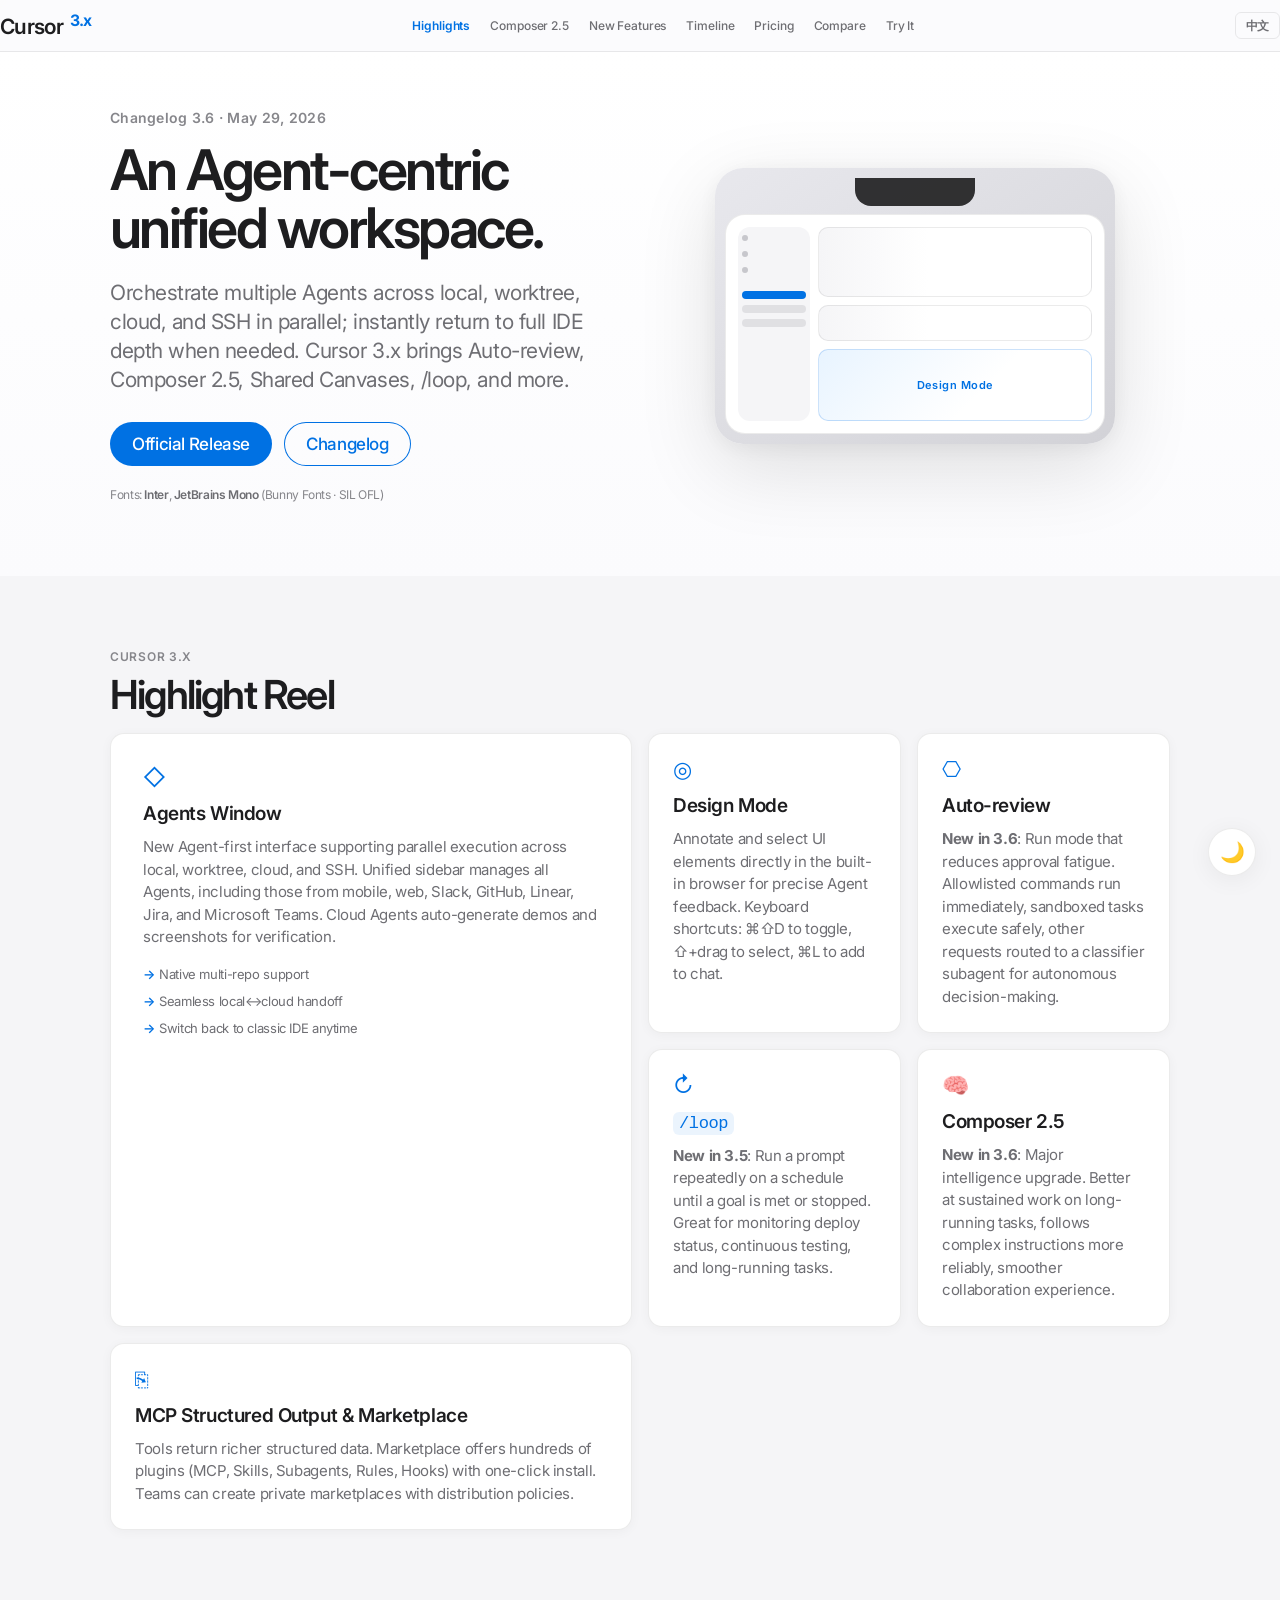
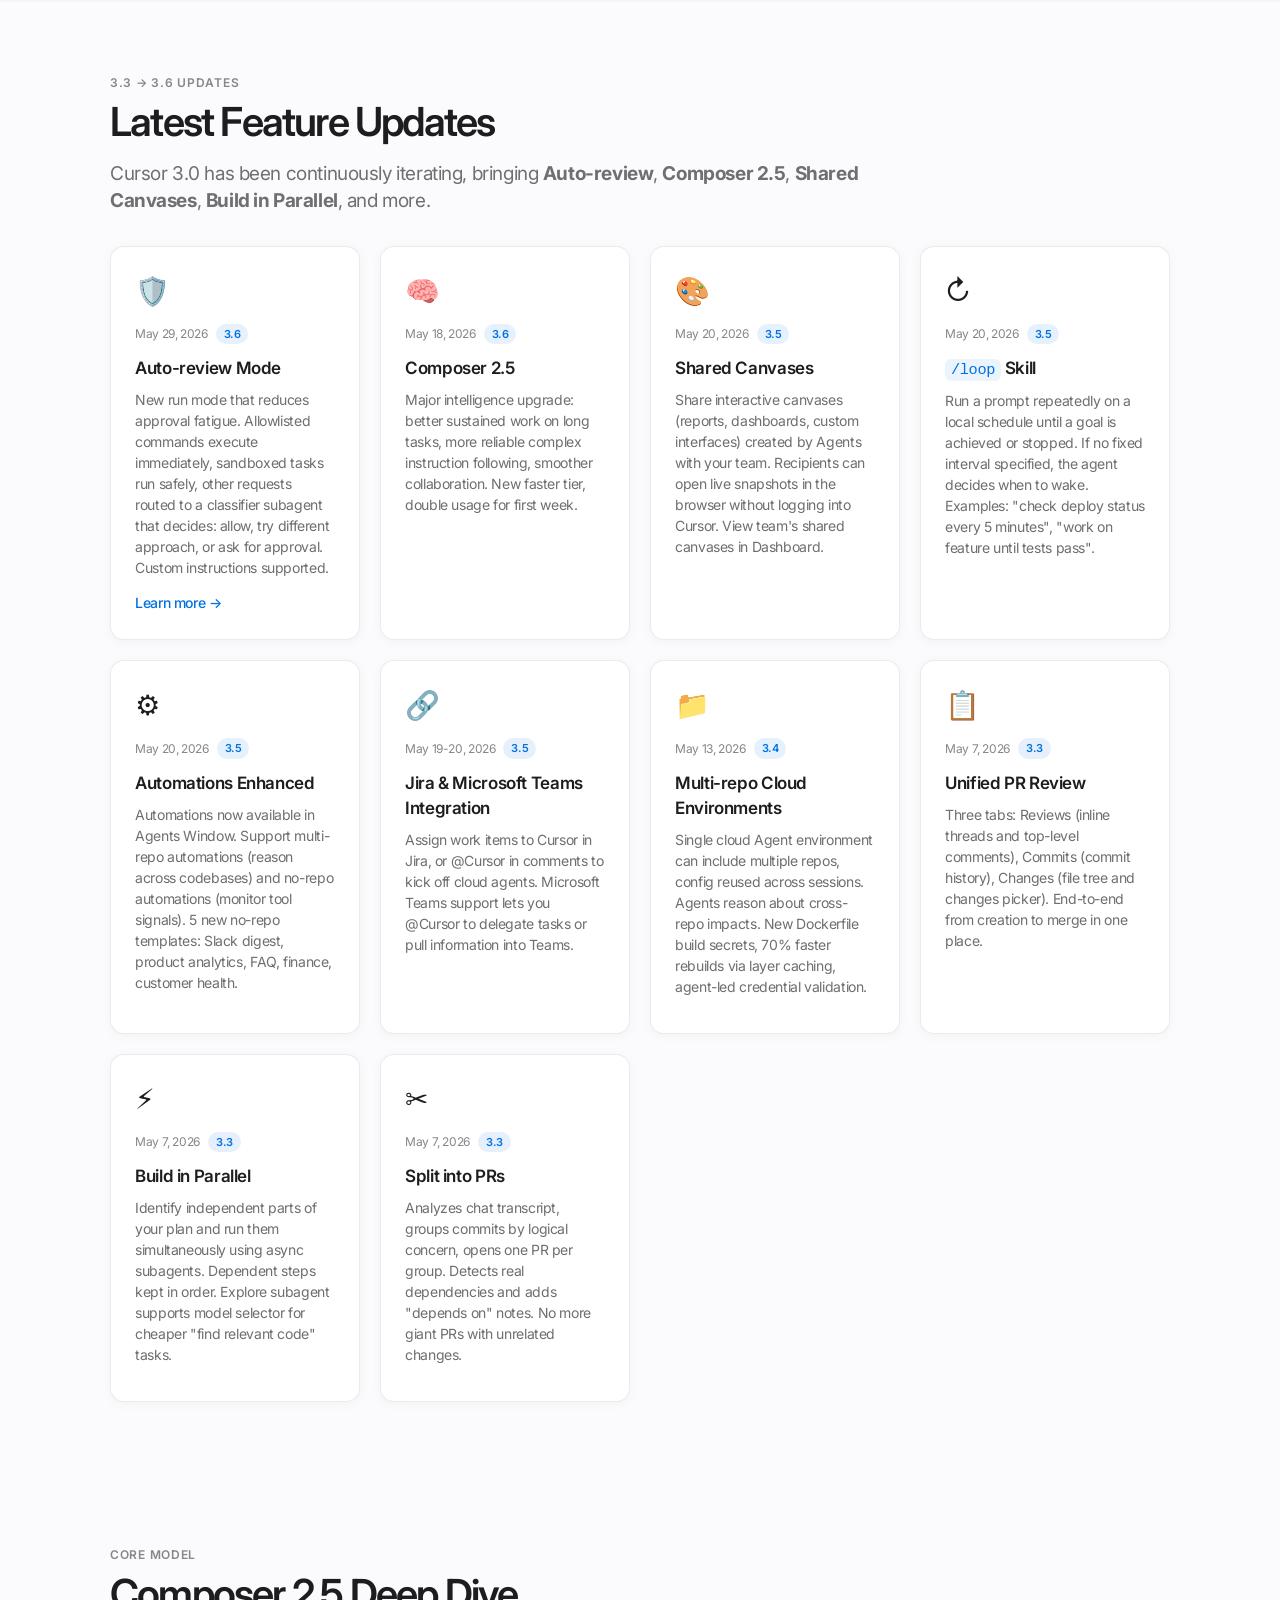
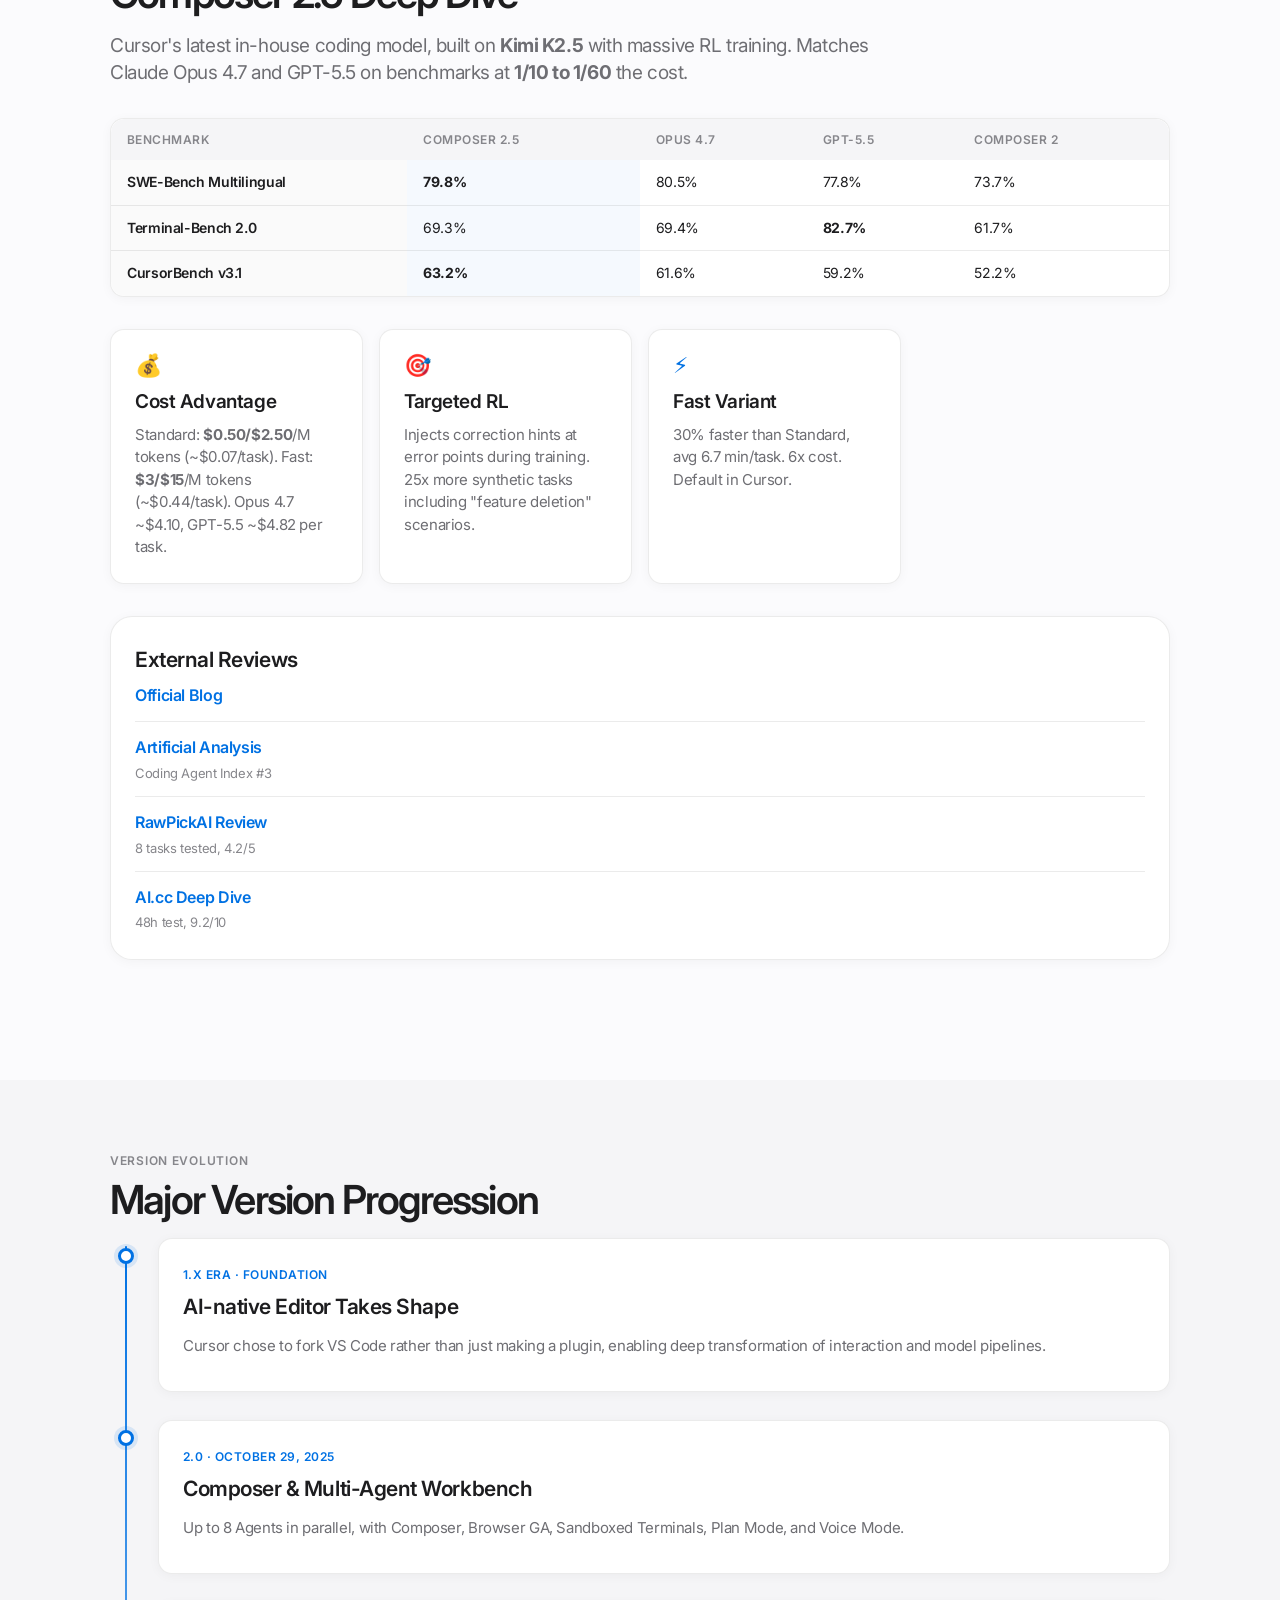
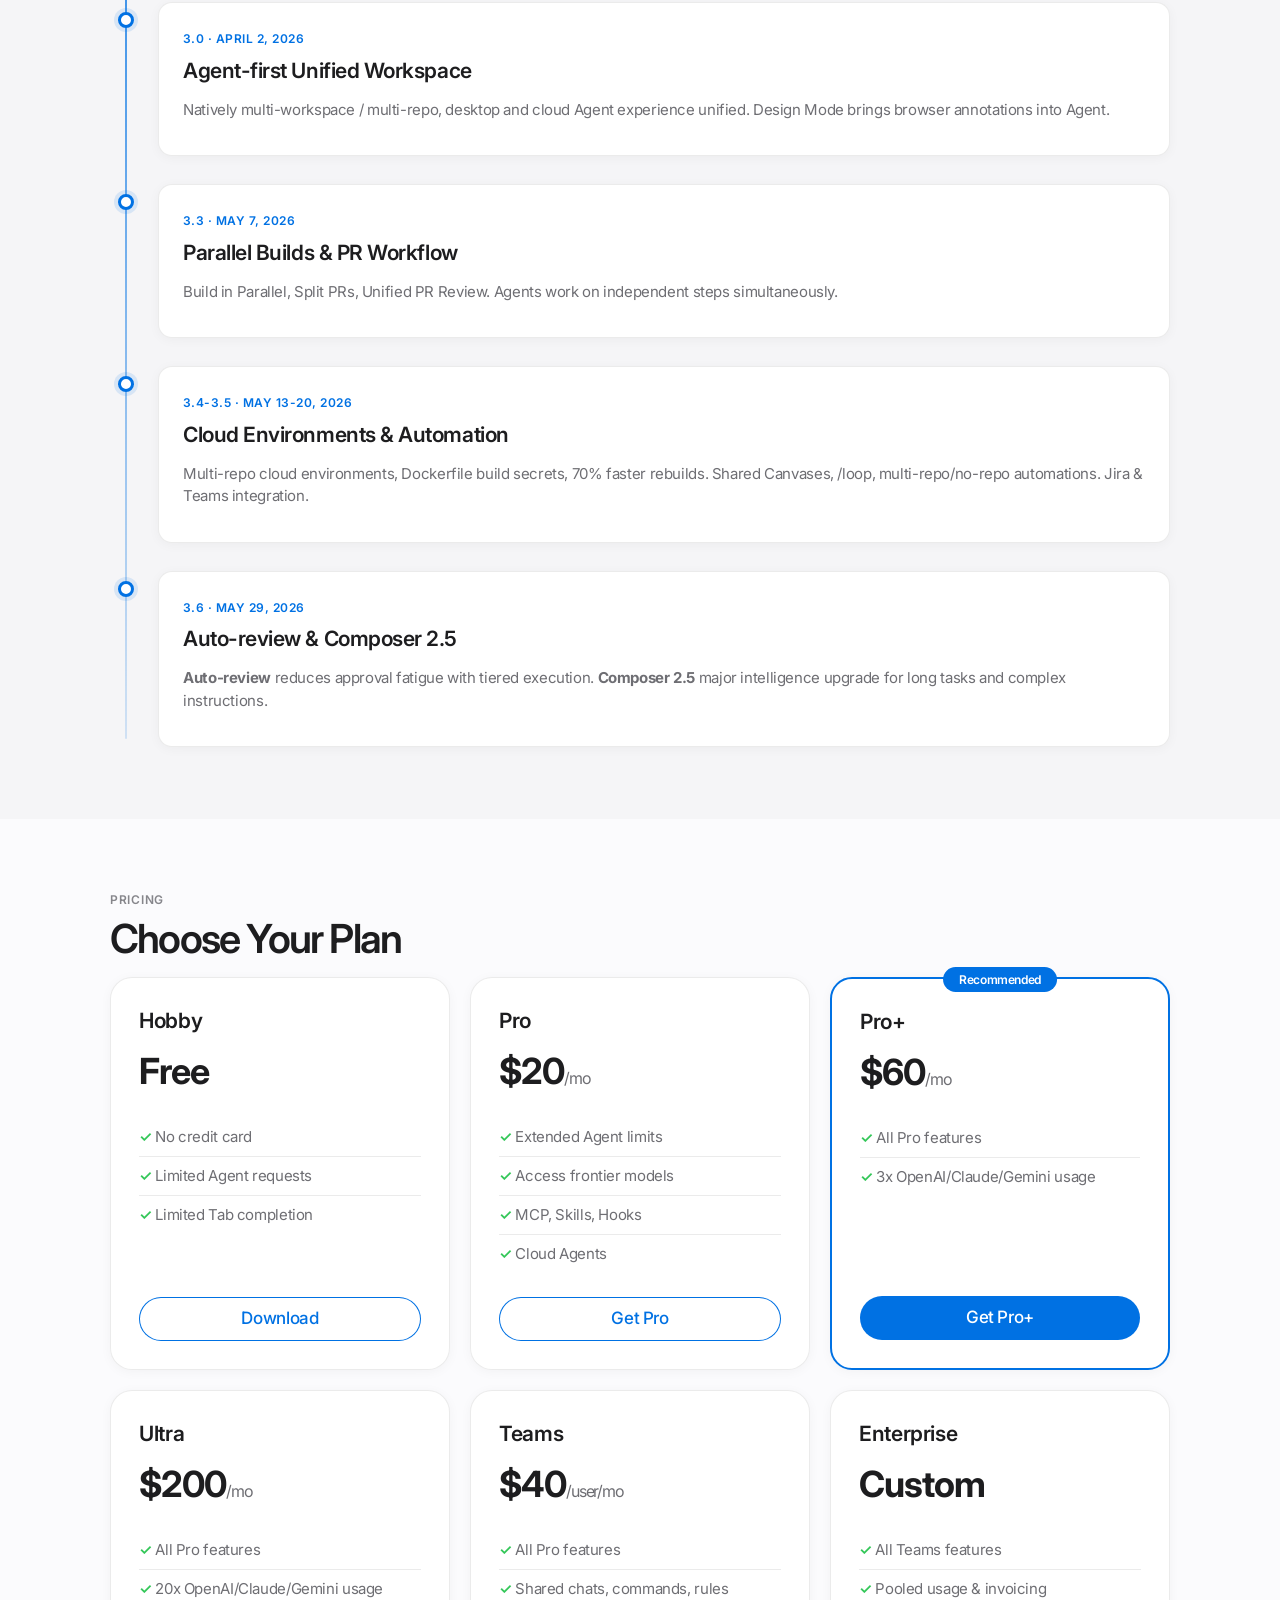
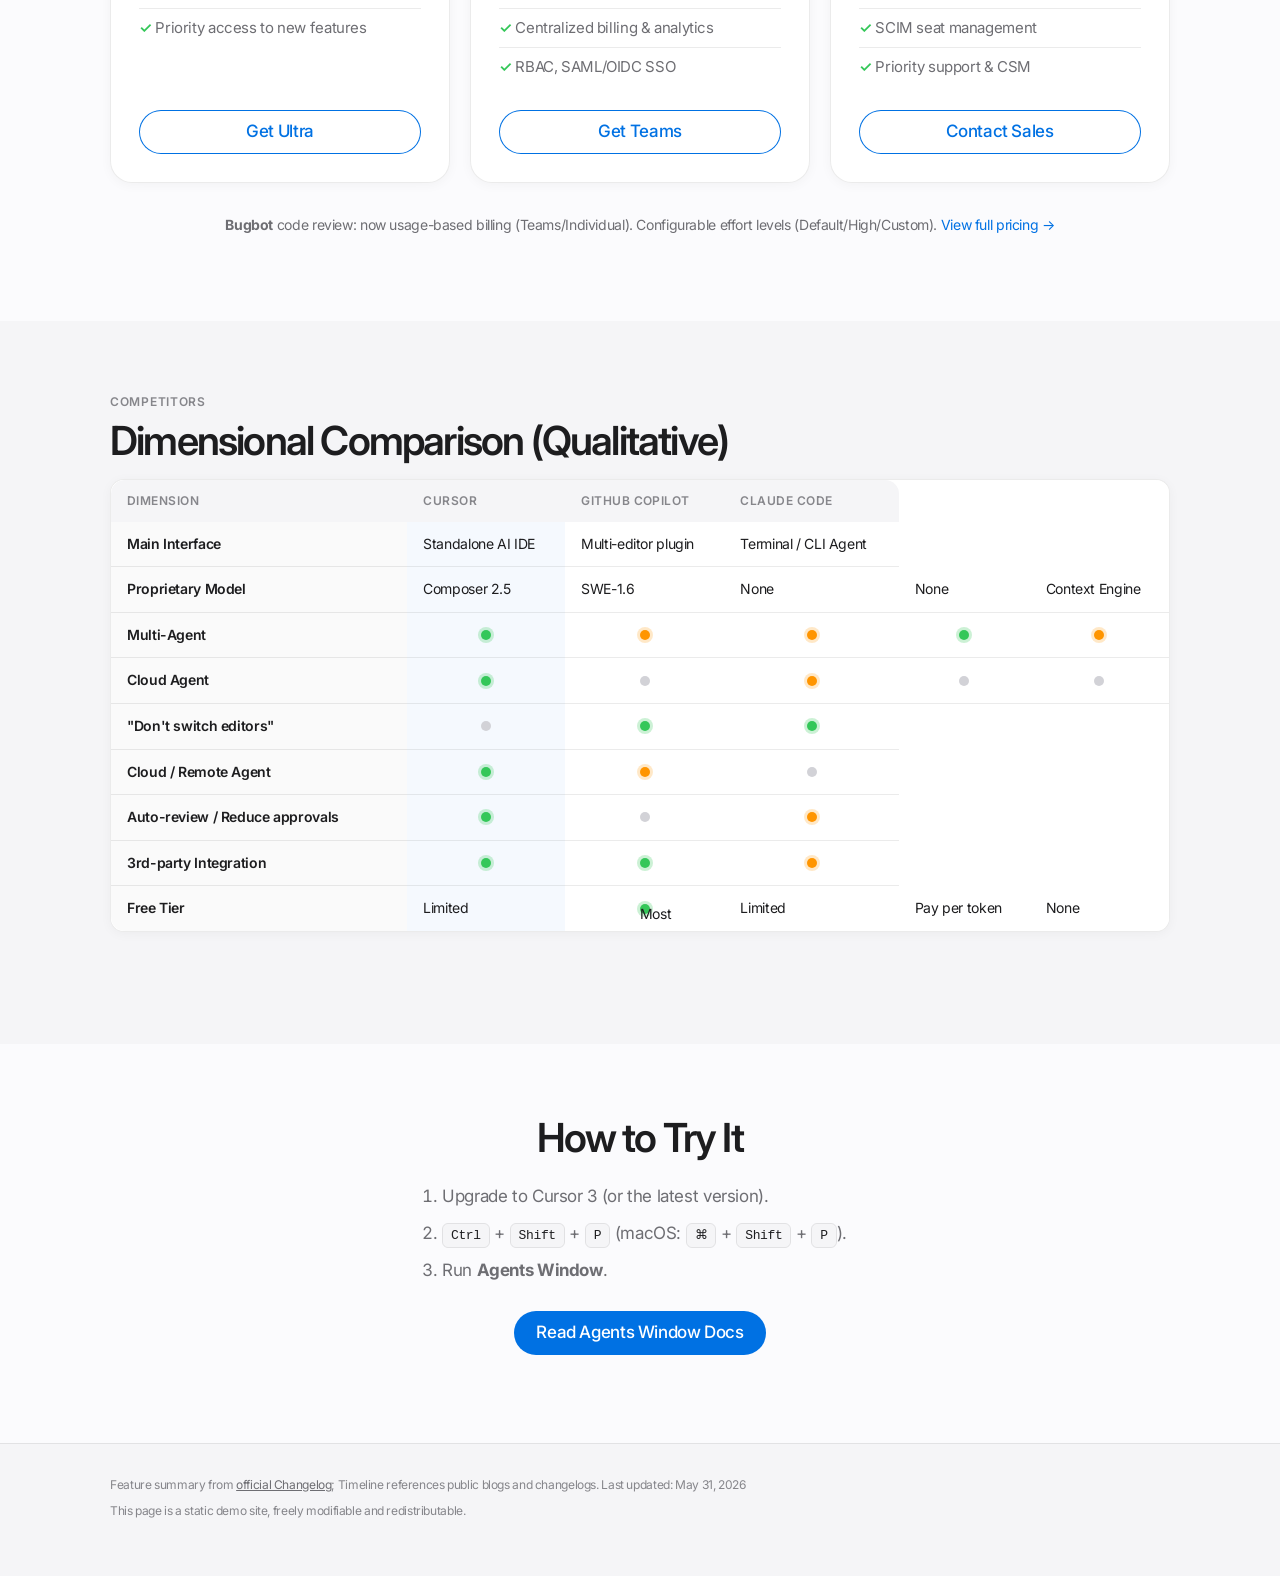
==== commit b9052ade: "feat: Add Composer 2.5 deep dive + expanded competitor analysis (Windsurf/Augment/Replit/Aider)" ====
--- a/en/index.html
+++ b/en/index.html
@@ -23,6 +23,7 @@
         <a class="logo" href="../">Cursor <span class="logo-ver">3.x</span></a>
         <nav class="nav" aria-label="Page navigation">
           <a href="#highlights">Highlights</a>
+          <a href="#composer-25">Composer 2.5</a>
           <a href="#new-features">New Features</a>
           <a href="#timeline">Timeline</a>
           <a href="#pricing">Pricing</a>
@@ -239,6 +240,40 @@
         </div>
       </section>
 
+
+      <!-- Composer 2.5 Deep Dive -->
+      <section id="composer-25" class="section">
+        <div class="container">
+          <p class="section-label">Core Model</p>
+          <h2 class="section-title">Composer 2.5 Deep Dive</h2>
+          <p class="section-desc">Cursor's latest in-house coding model, built on <strong>Kimi K2.5</strong> with massive RL training. Matches Claude Opus 4.7 and GPT-5.5 on benchmarks at <strong>1/10 to 1/60</strong> the cost.</p>
+          <div class="compare-wrap animate-on-scroll" style="margin-bottom:32px">
+            <table class="compare-table">
+              <thead><tr><th scope="col">Benchmark</th><th scope="col">Composer 2.5</th><th scope="col">Opus 4.7</th><th scope="col">GPT-5.5</th><th scope="col">Composer 2</th></tr></thead>
+              <tbody>
+                <tr><th scope="row">SWE-Bench Multilingual</th><td><strong>79.8%</strong></td><td>80.5%</td><td>77.8%</td><td>73.7%</td></tr>
+                <tr><th scope="row">Terminal-Bench 2.0</th><td>69.3%</td><td>69.4%</td><td><strong>82.7%</strong></td><td>61.7%</td></tr>
+                <tr><th scope="row">CursorBench v3.1</th><td><strong>63.2%</strong></td><td>61.6%</td><td>59.2%</td><td>52.2%</td></tr>
+              </tbody>
+            </table>
+          </div>
+          <div class="bento">
+            <article class="bento-card animate-on-scroll"><div class="bento-icon">💰</div><h3>Cost Advantage</h3><p>Standard: <strong>$0.50/$2.50</strong>/M tokens (~$0.07/task). Fast: <strong>$3/$15</strong>/M tokens (~$0.44/task). Opus 4.7 ~$4.10, GPT-5.5 ~$4.82 per task.</p></article>
+            <article class="bento-card animate-on-scroll"><div class="bento-icon">🎯</div><h3>Targeted RL</h3><p>Injects correction hints at error points during training. 25x more synthetic tasks including "feature deletion" scenarios.</p></article>
+            <article class="bento-card animate-on-scroll"><div class="bento-icon">⚡</div><h3>Fast Variant</h3><p>30% faster than Standard, avg 6.7 min/task. 6x cost. Default in Cursor.</p></article>
+          </div>
+          <div class="doc-panel animate-on-scroll" style="margin-top:32px">
+            <h3 class="doc-panel-title">External Reviews</h3>
+            <ul class="doc-link-list">
+              <li><a href="https://cursor.com/blog/composer-2-5" target="_blank" rel="noopener noreferrer">Official Blog</a></li>
+              <li><a href="https://artificialanalysis.ai/articles/cursor-composer-2-5-coding-agent-index" target="_blank" rel="noopener noreferrer">Artificial Analysis</a><span class="doc-link-hint">Coding Agent Index #3</span></li>
+              <li><a href="https://rawpickai.com/blog/composer-2-5-review" target="_blank" rel="noopener noreferrer">RawPickAI Review</a><span class="doc-link-hint">8 tasks tested, 4.2/5</span></li>
+              <li><a href="https://www.ai.cc/blogs/composer-2-5-review-cursor-ai-deep-dive-benchmarks-real-world-testing/" target="_blank" rel="noopener noreferrer">AI.cc Deep Dive</a><span class="doc-link-hint">48h test, 9.2/10</span></li>
+            </ul>
+          </div>
+        </div>
+      </section>
+
       <!-- Timeline -->
       <section id="timeline" class="section section-tint">
         <div class="container">
@@ -307,18 +342,18 @@
               <thead><tr><th scope="col">Dimension</th><th scope="col">Cursor</th><th scope="col">GitHub Copilot</th><th scope="col">Claude Code</th></tr></thead>
               <tbody>
                 <tr><th scope="row">Main Interface</th><td>Standalone AI IDE</td><td>Multi-editor plugin</td><td>Terminal / CLI Agent</td></tr>
-                <tr><th scope="row">In-IDE editing, LSP, debugging</th><td><span class="dot strong"></span></td><td><span class="dot mid"></span></td><td><span class="dot weak"></span></td></tr>
-                <tr><th scope="row">Multi-Agent orchestration</th><td><span class="dot strong"></span></td><td><span class="dot mid"></span></td><td><span class="dot strong"></span></td></tr>
-                <tr><th scope="row">Visual UI, browser annotation</th><td><span class="dot strong"></span></td><td><span class="dot weak"></span></td><td><span class="dot weak"></span></td></tr>
+                <tr><th scope="row">Proprietary Model</th><td>Composer 2.5</td><td>SWE-1.6</td><td>None</td><td>None</td><td>Context Engine</td></tr>
+                <tr><th scope="row">Multi-Agent</th><td><span class="dot strong"></span></td><td><span class="dot mid"></span></td><td><span class="dot mid"></span></td><td><span class="dot strong"></span></td><td><span class="dot mid"></span></td></tr>
+                <tr><th scope="row">Cloud Agent</th><td><span class="dot strong"></span></td><td><span class="dot weak"></span></td><td><span class="dot mid"></span></td><td><span class="dot weak"></span></td><td><span class="dot weak"></span></td></tr>
                 <tr><th scope="row">"Don't switch editors"</th><td><span class="dot weak"></span></td><td><span class="dot strong"></span></td><td><span class="dot strong"></span></td></tr>
                 <tr><th scope="row">Cloud / Remote Agent</th><td><span class="dot strong"></span></td><td><span class="dot mid"></span></td><td><span class="dot weak"></span></td></tr>
-                <tr><th scope="row">SDK / Programmable Agents</th><td><span class="dot strong"></span></td><td><span class="dot weak"></span></td><td><span class="dot mid"></span></td></tr>
-                <tr><th scope="row">Security Review</th><td><span class="dot strong"></span></td><td><span class="dot mid"></span></td><td><span class="dot weak"></span></td></tr>
+                
+                
                 <tr><th scope="row">Auto-review / Reduce approvals</th><td><span class="dot strong"></span></td><td><span class="dot weak"></span></td><td><span class="dot mid"></span></td></tr>
-                <tr><th scope="row">Plugin Marketplace / MCP</th><td><span class="dot strong"></span></td><td><span class="dot mid"></span></td><td><span class="dot strong"></span></td></tr>
-                <tr><th scope="row">Interactive Visual Canvas</th><td><span class="dot strong"></span></td><td><span class="dot weak"></span></td><td><span class="dot weak"></span></td></tr>
+                
+                
                 <tr><th scope="row">3rd-party Integration</th><td><span class="dot strong"></span></td><td><span class="dot strong"></span></td><td><span class="dot mid"></span></td></tr>
-                <tr><th scope="row">Starting Price</th><td>Free / $20/mo</td><td>Free / $10/mo</td><td>Pay per token</td></tr>
+                <tr><th scope="row">Free Tier</th><td>Limited</td><td><span class="dot strong">Most generous</span></td><td>Limited</td><td>Pay per token</td><td>None</td></tr>
               </tbody>
             </table>
           </div>
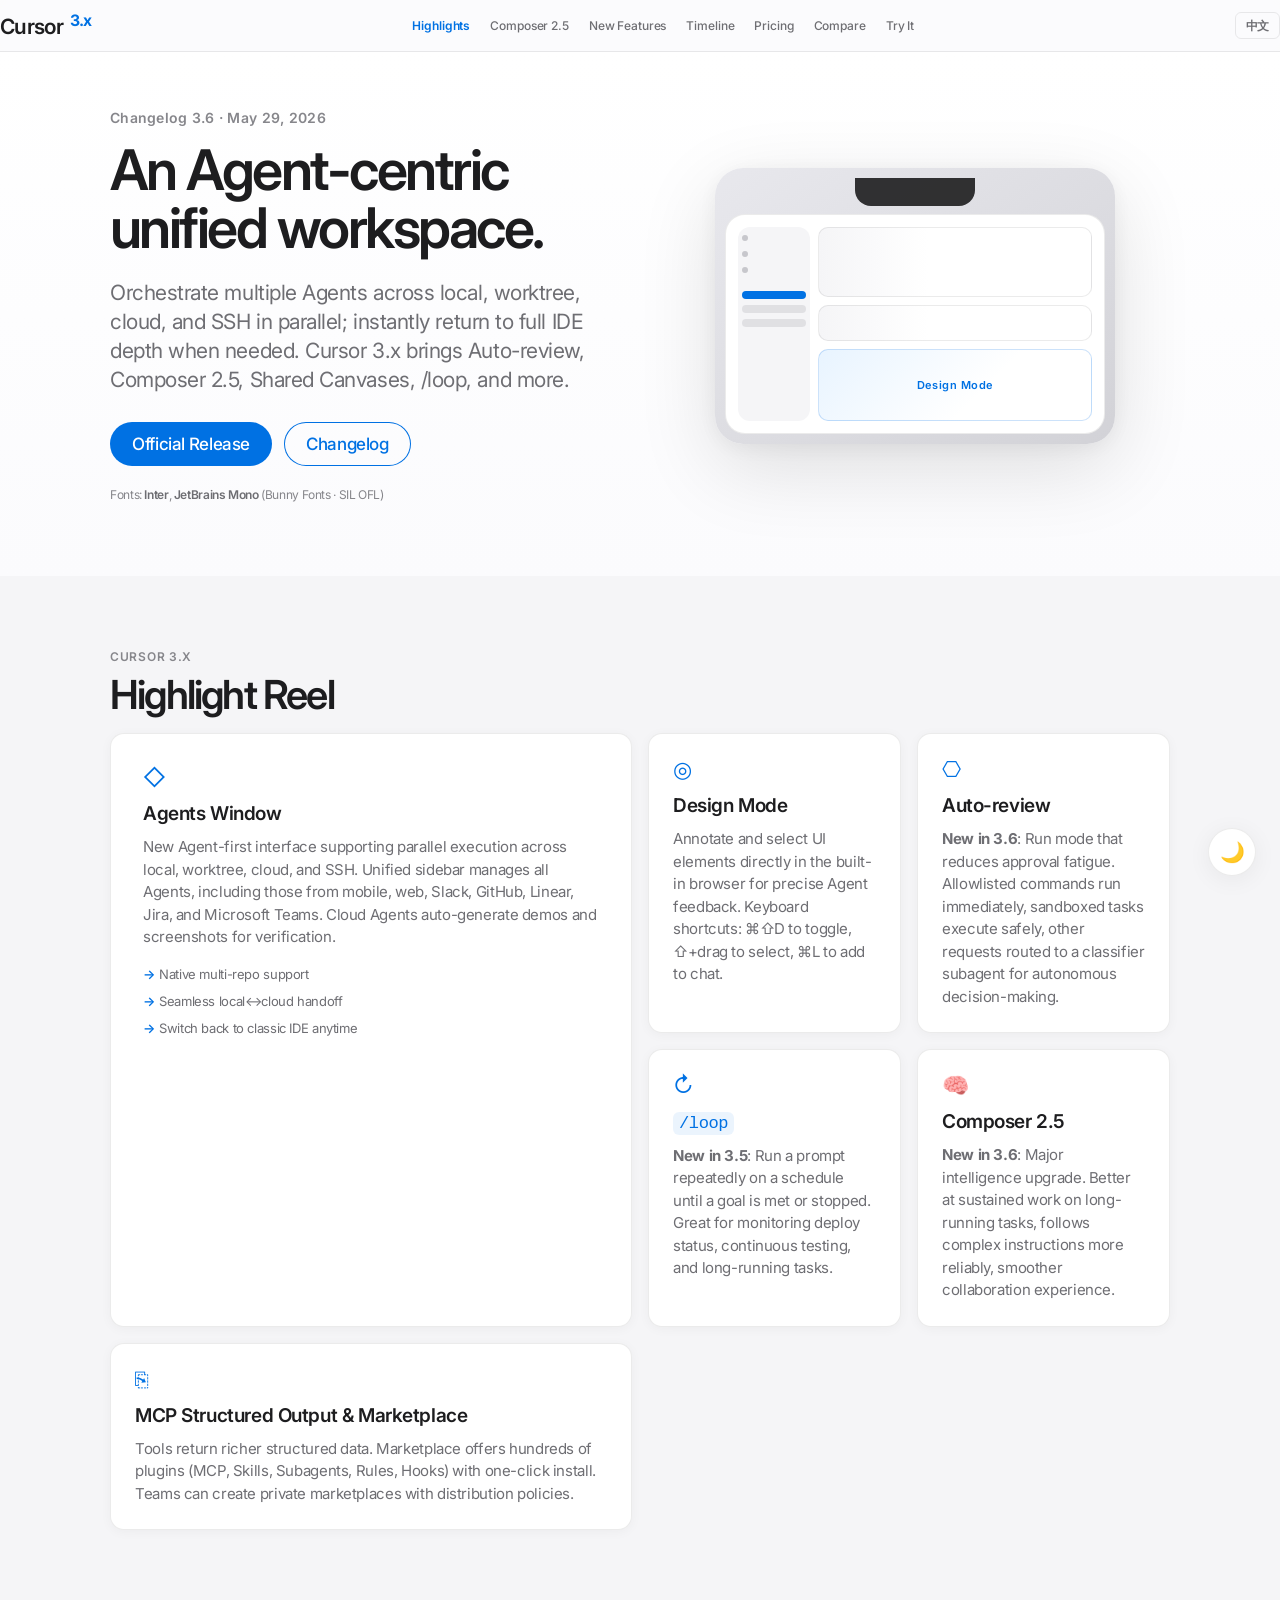
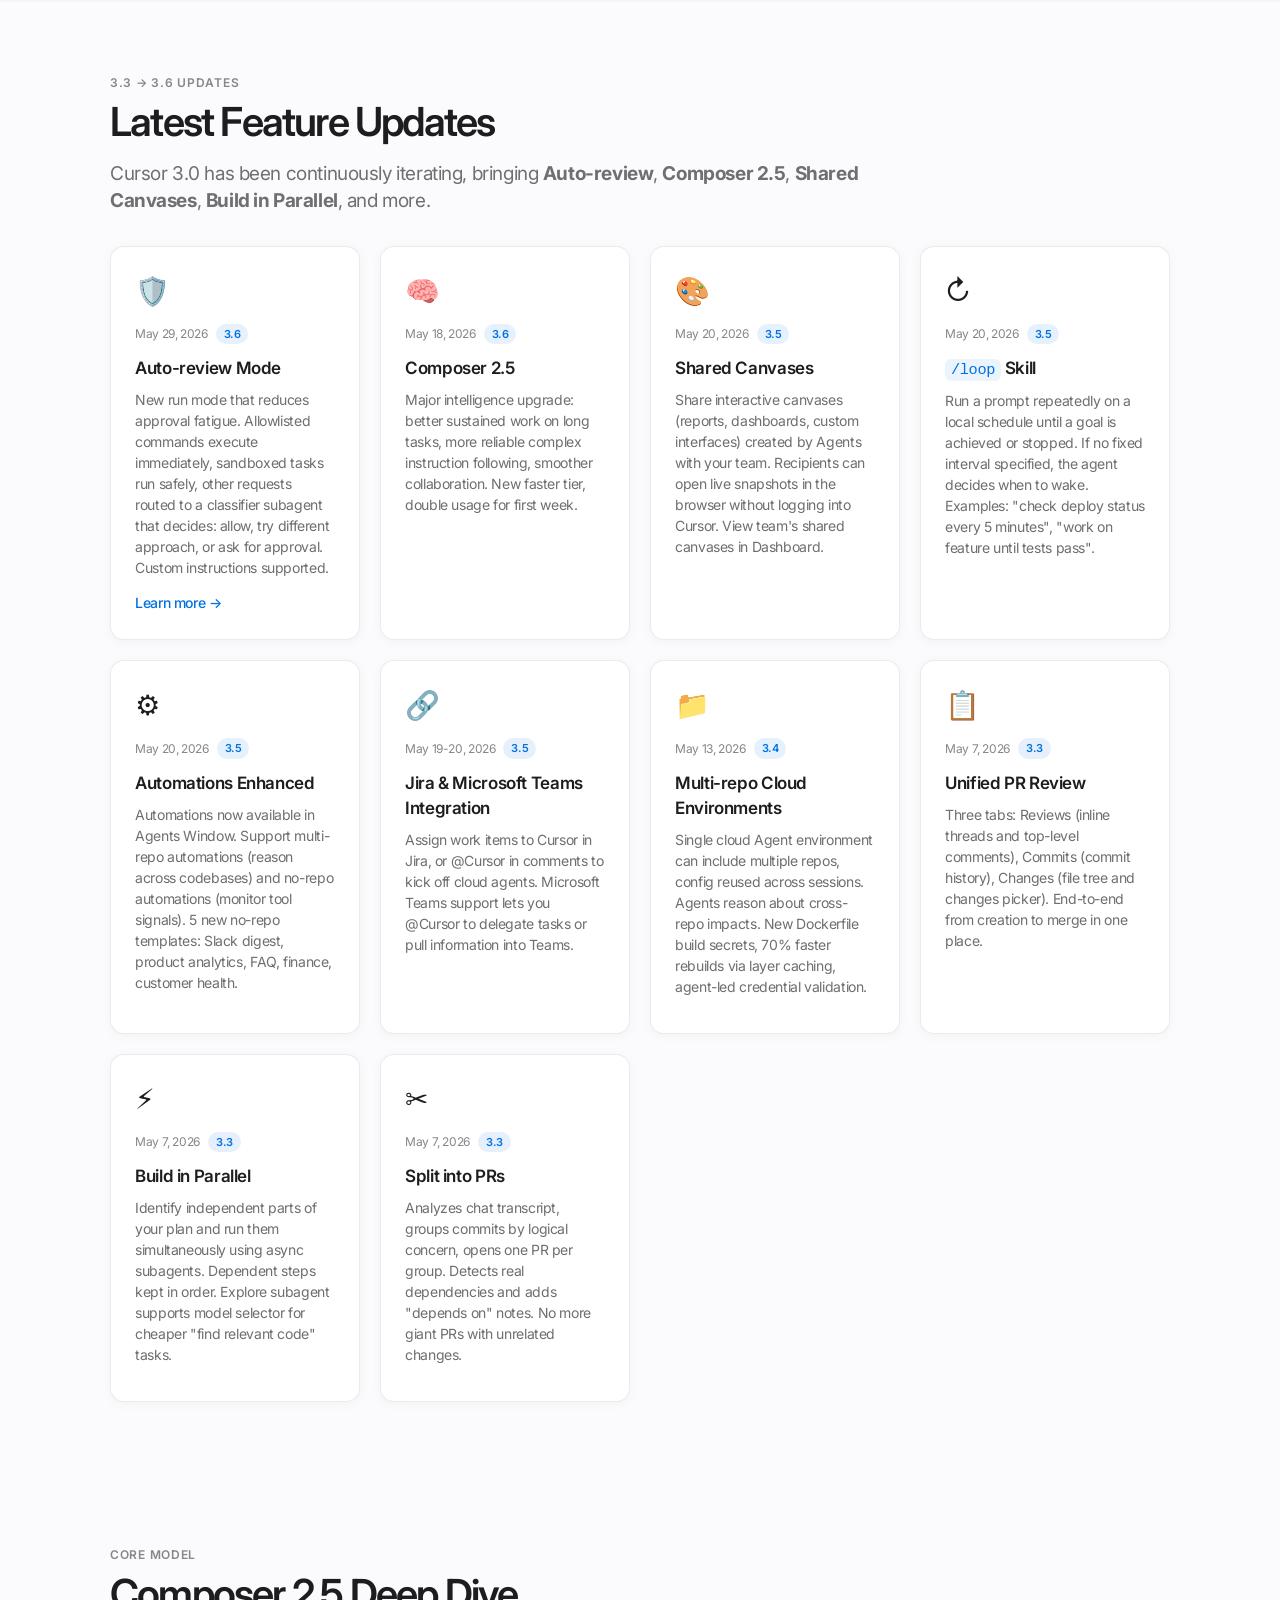
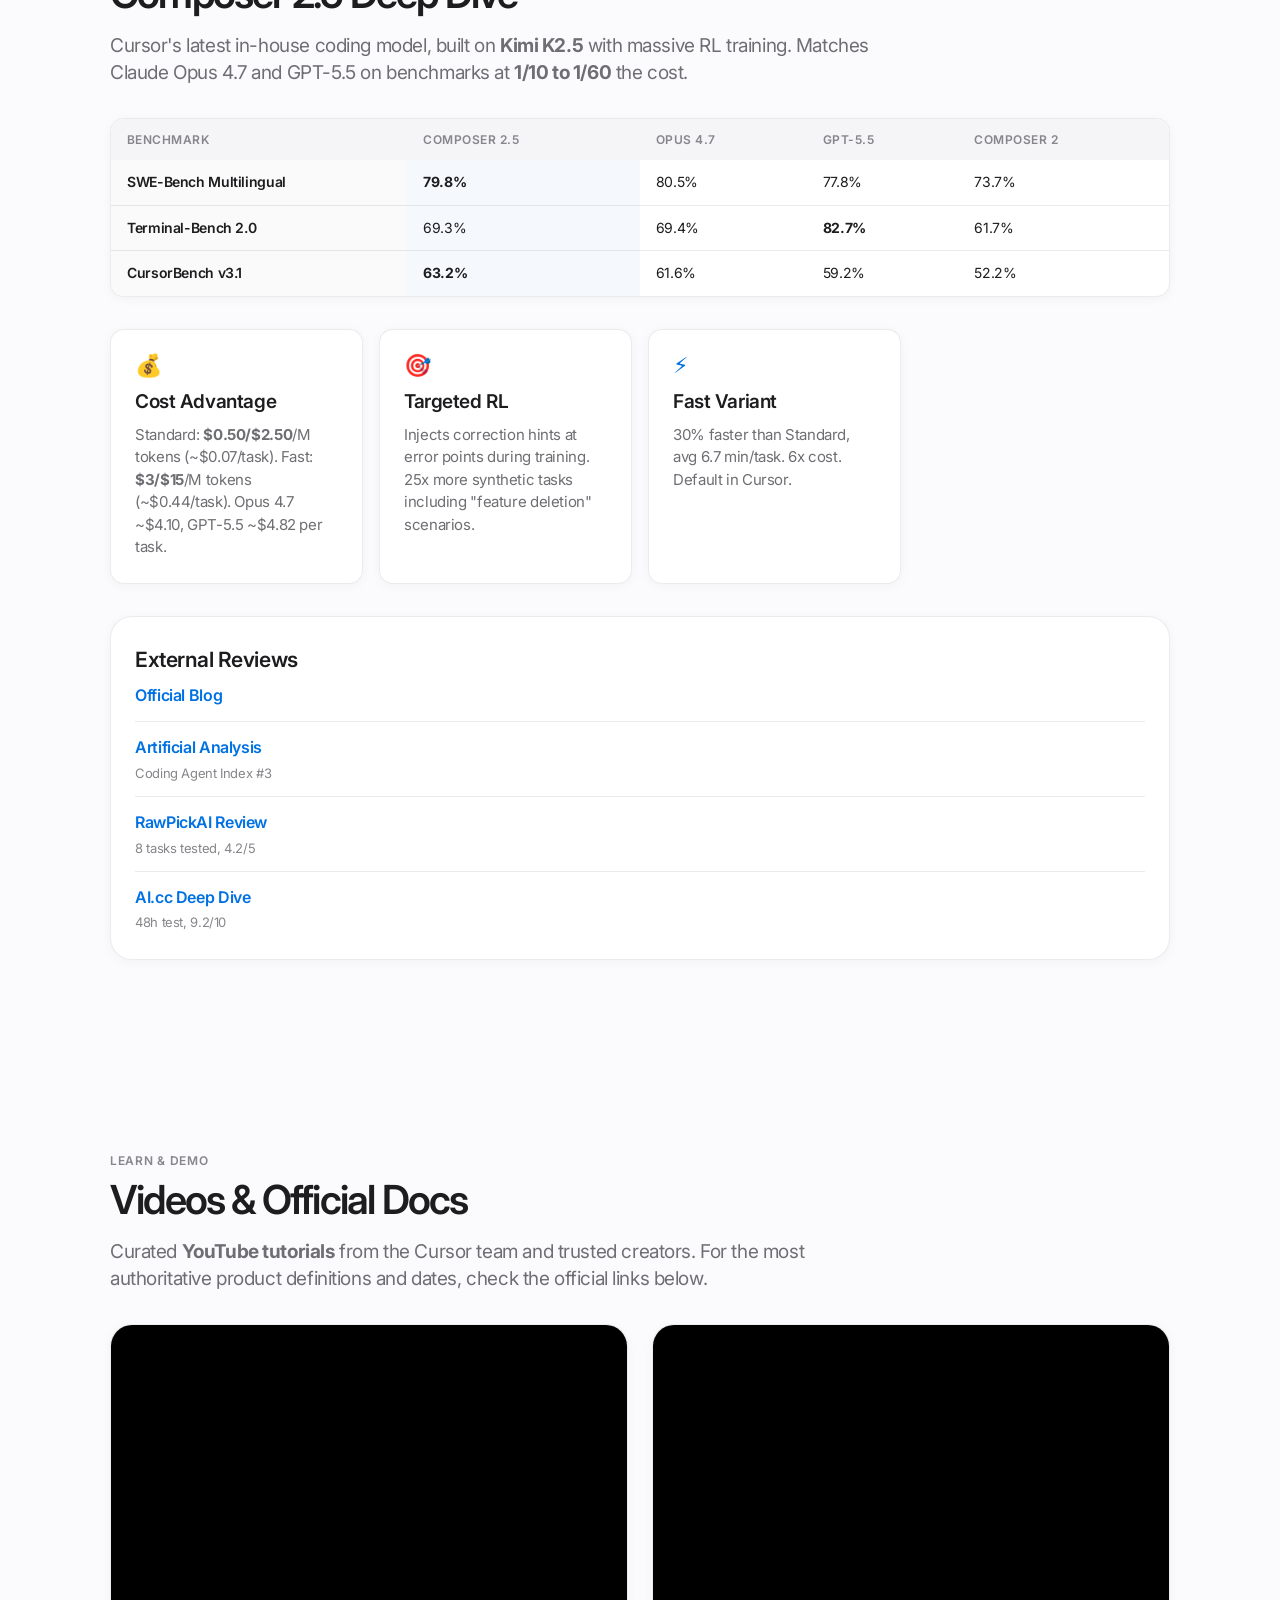
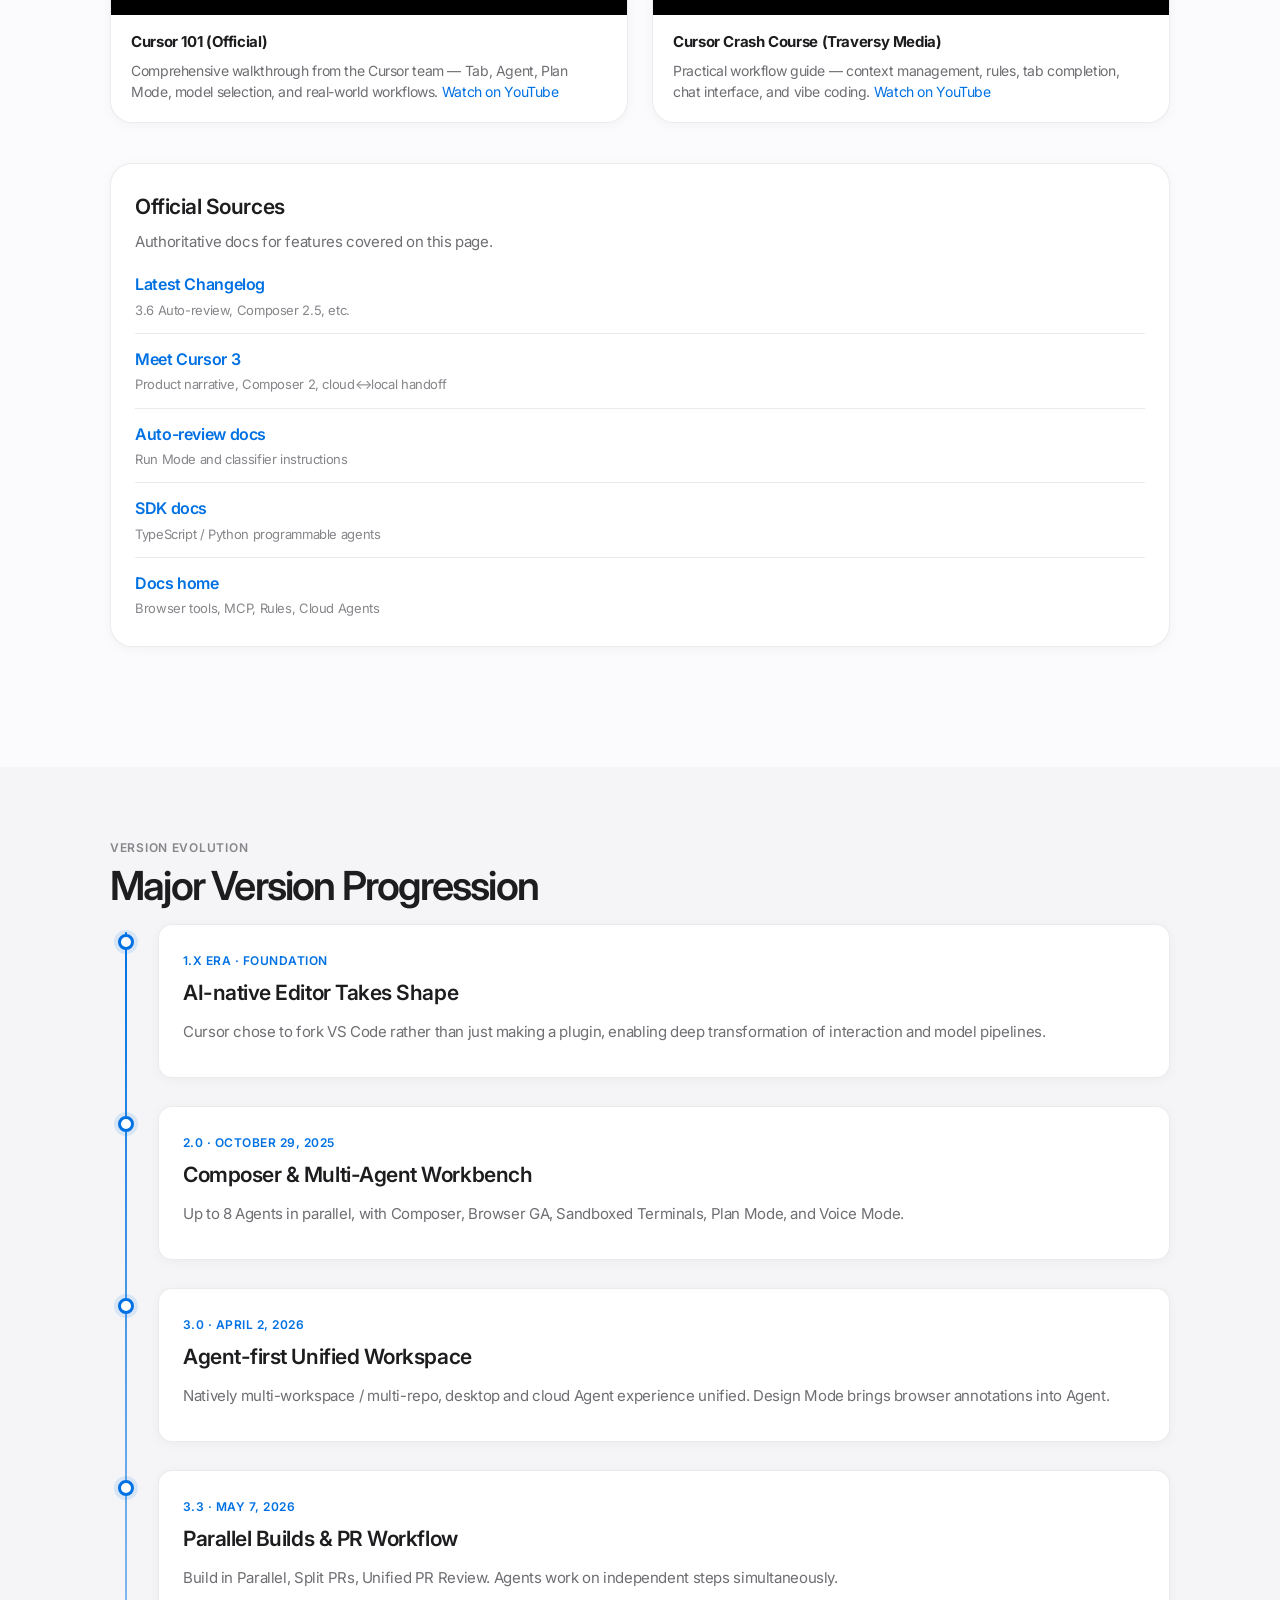
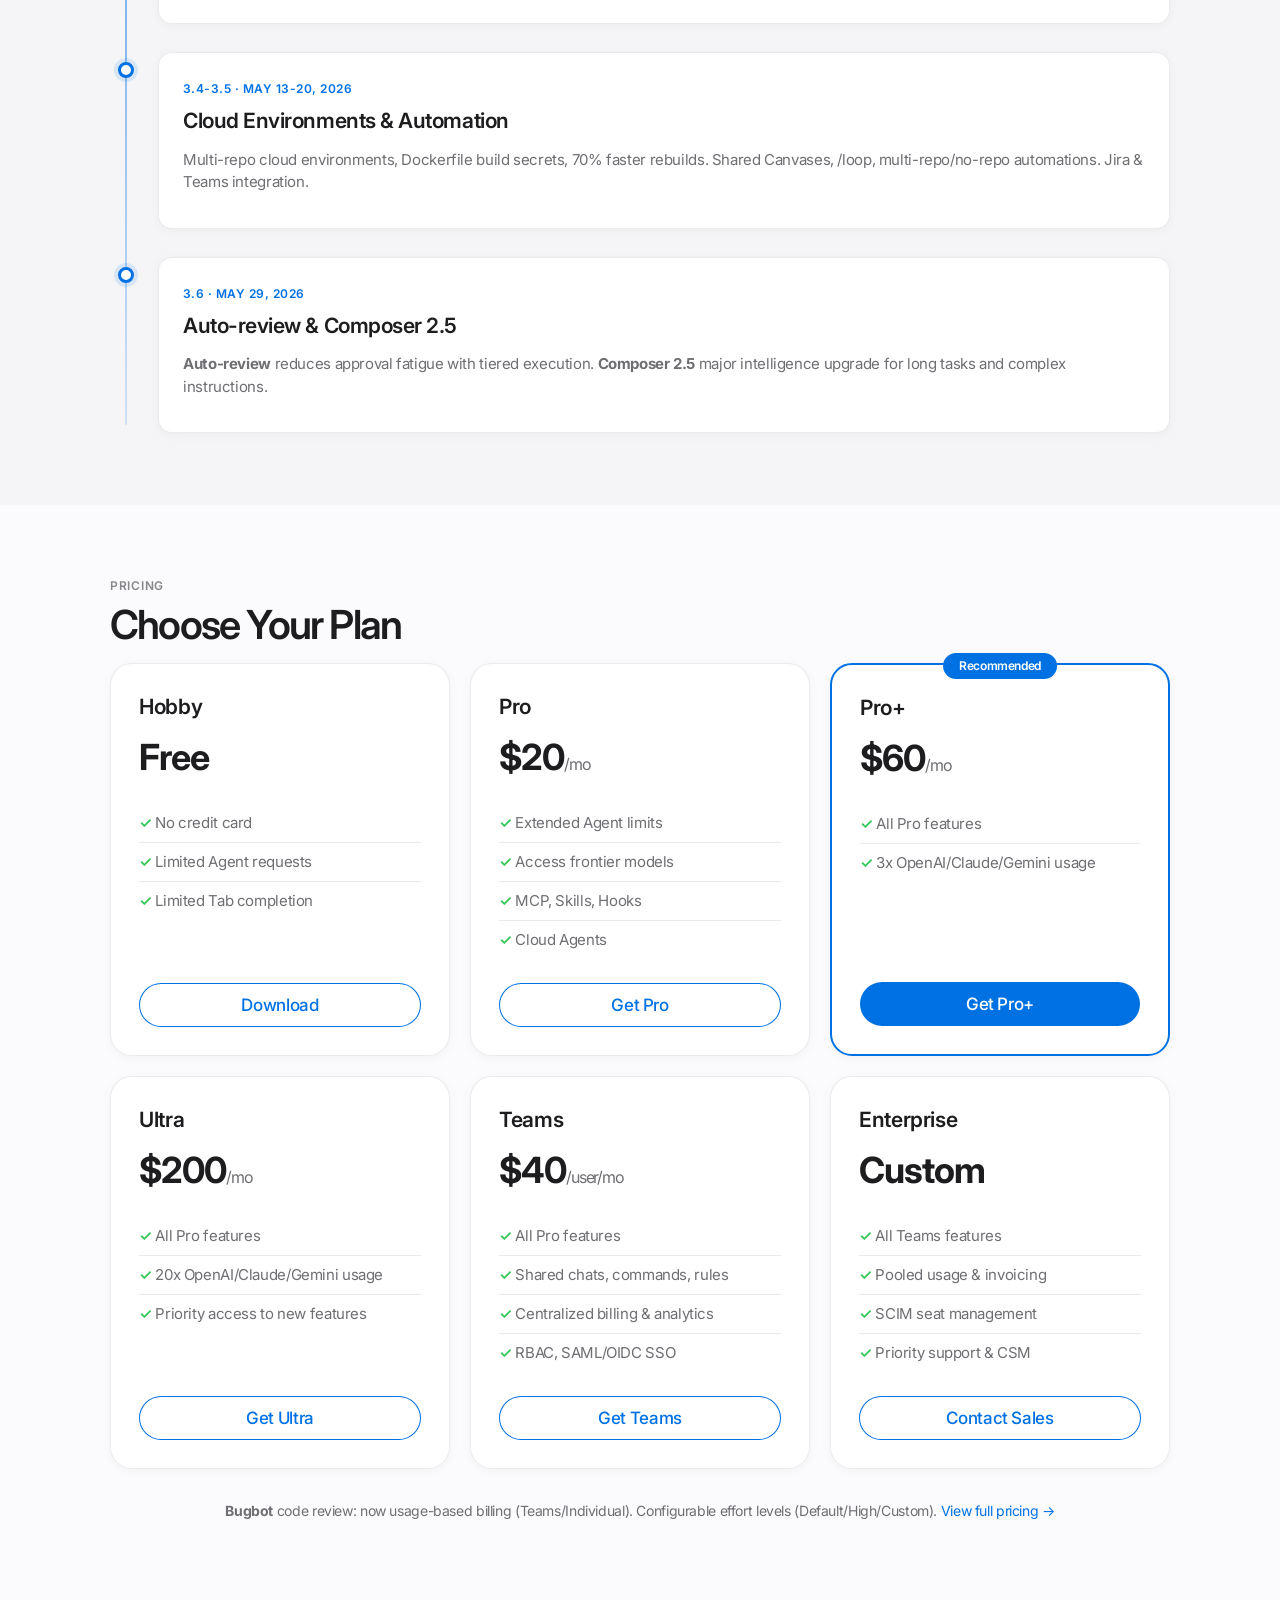
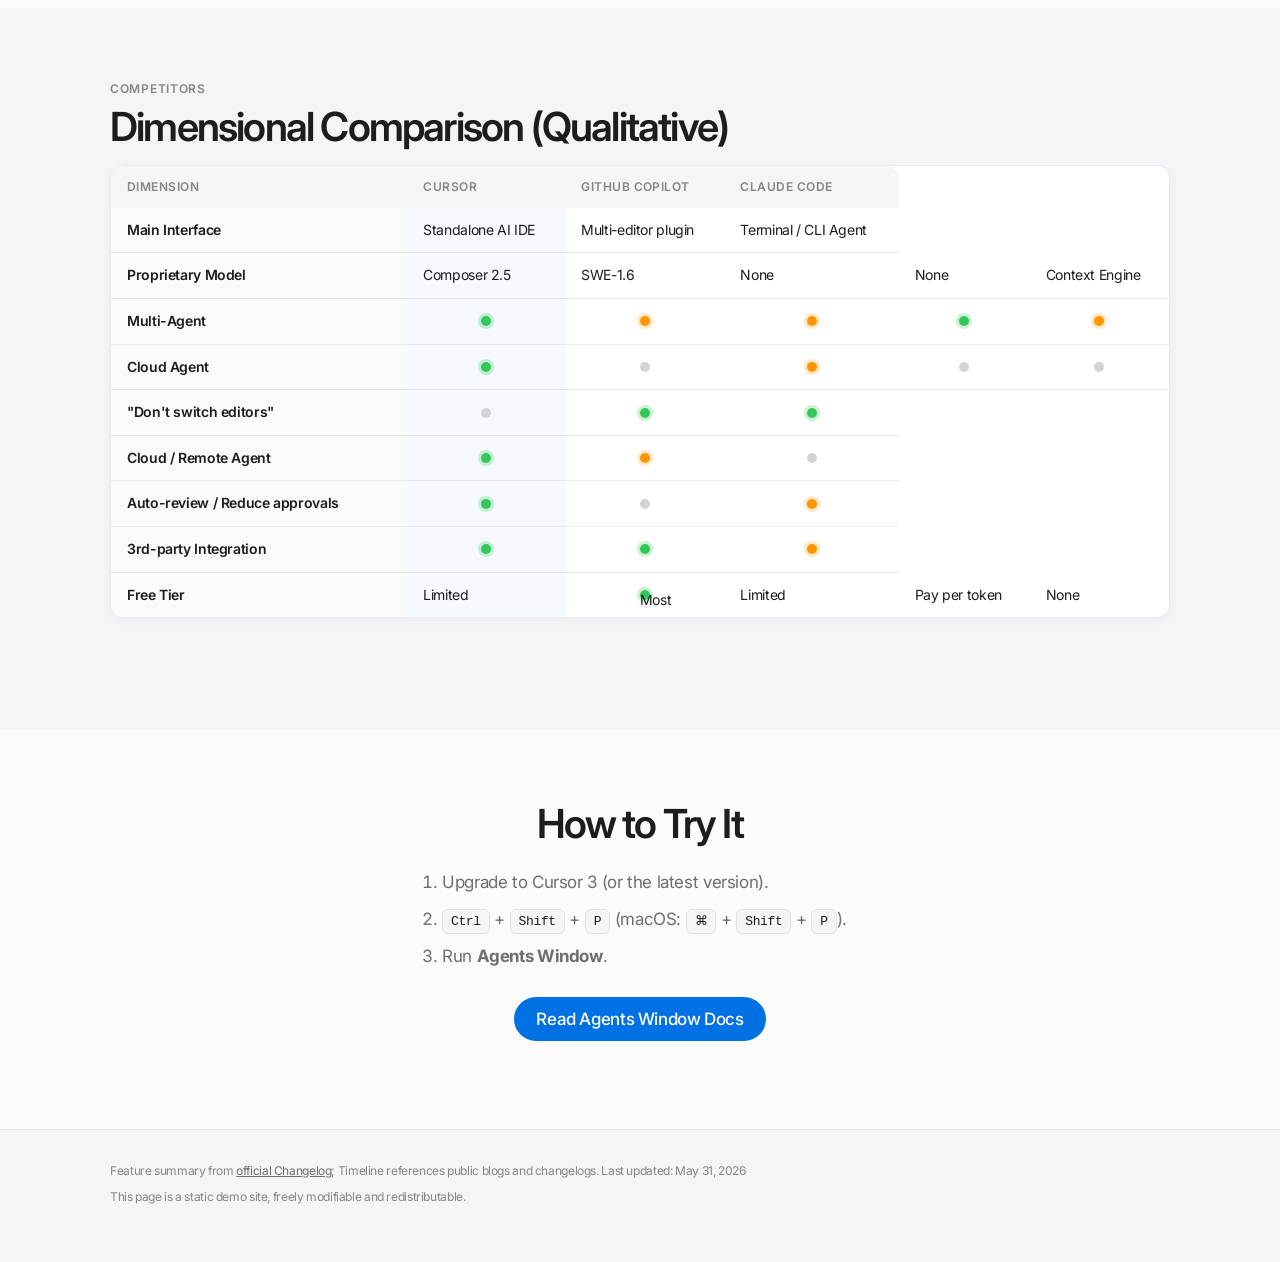
==== commit dff6f1ff: "feat: 英文页新增YouTube视频板块、中文页文案面向用户优化 - 英文页新增 YouTube 视频板块 (Cursor 101 官方 + Traversy Media) - 中文页描述/标题/" ====
--- a/en/index.html
+++ b/en/index.html
@@ -269,6 +269,48 @@
               <li><a href="https://artificialanalysis.ai/articles/cursor-composer-2-5-coding-agent-index" target="_blank" rel="noopener noreferrer">Artificial Analysis</a><span class="doc-link-hint">Coding Agent Index #3</span></li>
               <li><a href="https://rawpickai.com/blog/composer-2-5-review" target="_blank" rel="noopener noreferrer">RawPickAI Review</a><span class="doc-link-hint">8 tasks tested, 4.2/5</span></li>
               <li><a href="https://www.ai.cc/blogs/composer-2-5-review-cursor-ai-deep-dive-benchmarks-real-world-testing/" target="_blank" rel="noopener noreferrer">AI.cc Deep Dive</a><span class="doc-link-hint">48h test, 9.2/10</span></li>
+            </ul>
+          </div>
+        </div>
+      </section>
+
+      <!-- Media -->
+      <section id="media" class="section">
+        <div class="container">
+          <p class="section-label">Learn &amp; Demo</p>
+          <h2 class="section-title">Videos &amp; Official Docs</h2>
+          <p class="section-desc">Curated <strong>YouTube tutorials</strong> from the Cursor team and trusted creators. For the most authoritative product definitions and dates, check the official links below.</p>
+          <div class="media-grid media-grid-featured">
+            <figure class="video-card animate-on-scroll">
+              <div class="video-frame" data-loaded="false">
+                <iframe src="https://www.youtube.com/embed/4IskO3BKwNY" title="Cursor 101 — official deep dive" loading="lazy" allowfullscreen referrerpolicy="strict-origin-when-cross-origin" onload="this.parentElement.dataset.loaded='true';this.parentElement.classList.add('loaded')"></iframe>
+              </div>
+              <figcaption class="video-caption">
+                <strong>Cursor 101 (Official)</strong>
+                Comprehensive walkthrough from the Cursor team — Tab, Agent, Plan Mode, model selection, and real-world workflows.
+                <a href="https://www.youtube.com/watch?v=4IskO3BKwNY" target="_blank" rel="noopener noreferrer">Watch on YouTube</a>
+              </figcaption>
+            </figure>
+            <figure class="video-card animate-on-scroll">
+              <div class="video-frame" data-loaded="false">
+                <iframe src="https://www.youtube.com/embed/5zR1ZE5aqho" title="Cursor Crash Course — Traversy Media" loading="lazy" allowfullscreen referrerpolicy="strict-origin-when-cross-origin" onload="this.parentElement.dataset.loaded='true';this.parentElement.classList.add('loaded')"></iframe>
+              </div>
+              <figcaption class="video-caption">
+                <strong>Cursor Crash Course (Traversy Media)</strong>
+                Practical workflow guide — context management, rules, tab completion, chat interface, and vibe coding.
+                <a href="https://www.youtube.com/watch?v=5zR1ZE5aqho" target="_blank" rel="noopener noreferrer">Watch on YouTube</a>
+              </figcaption>
+            </figure>
+          </div>
+          <div class="doc-panel animate-on-scroll">
+            <h3 class="doc-panel-title">Official Sources</h3>
+            <p class="doc-panel-lead">Authoritative docs for features covered on this page.</p>
+            <ul class="doc-link-list">
+              <li><a href="https://cursor.com/changelog" target="_blank" rel="noopener noreferrer">Latest Changelog</a><span class="doc-link-hint">3.6 Auto-review, Composer 2.5, etc.</span></li>
+              <li><a href="https://cursor.com/blog/cursor-3" target="_blank" rel="noopener noreferrer">Meet Cursor 3</a><span class="doc-link-hint">Product narrative, Composer 2, cloud↔local handoff</span></li>
+              <li><a href="https://cursor.com/docs/agent/run-mode" target="_blank" rel="noopener noreferrer">Auto-review docs</a><span class="doc-link-hint">Run Mode and classifier instructions</span></li>
+              <li><a href="https://cursor.com/docs/sdk/typescript" target="_blank" rel="noopener noreferrer">SDK docs</a><span class="doc-link-hint">TypeScript / Python programmable agents</span></li>
+              <li><a href="https://cursor.com/docs" target="_blank" rel="noopener noreferrer">Docs home</a><span class="doc-link-hint">Browser tools, MCP, Rules, Cloud Agents</span></li>
             </ul>
           </div>
         </div>
